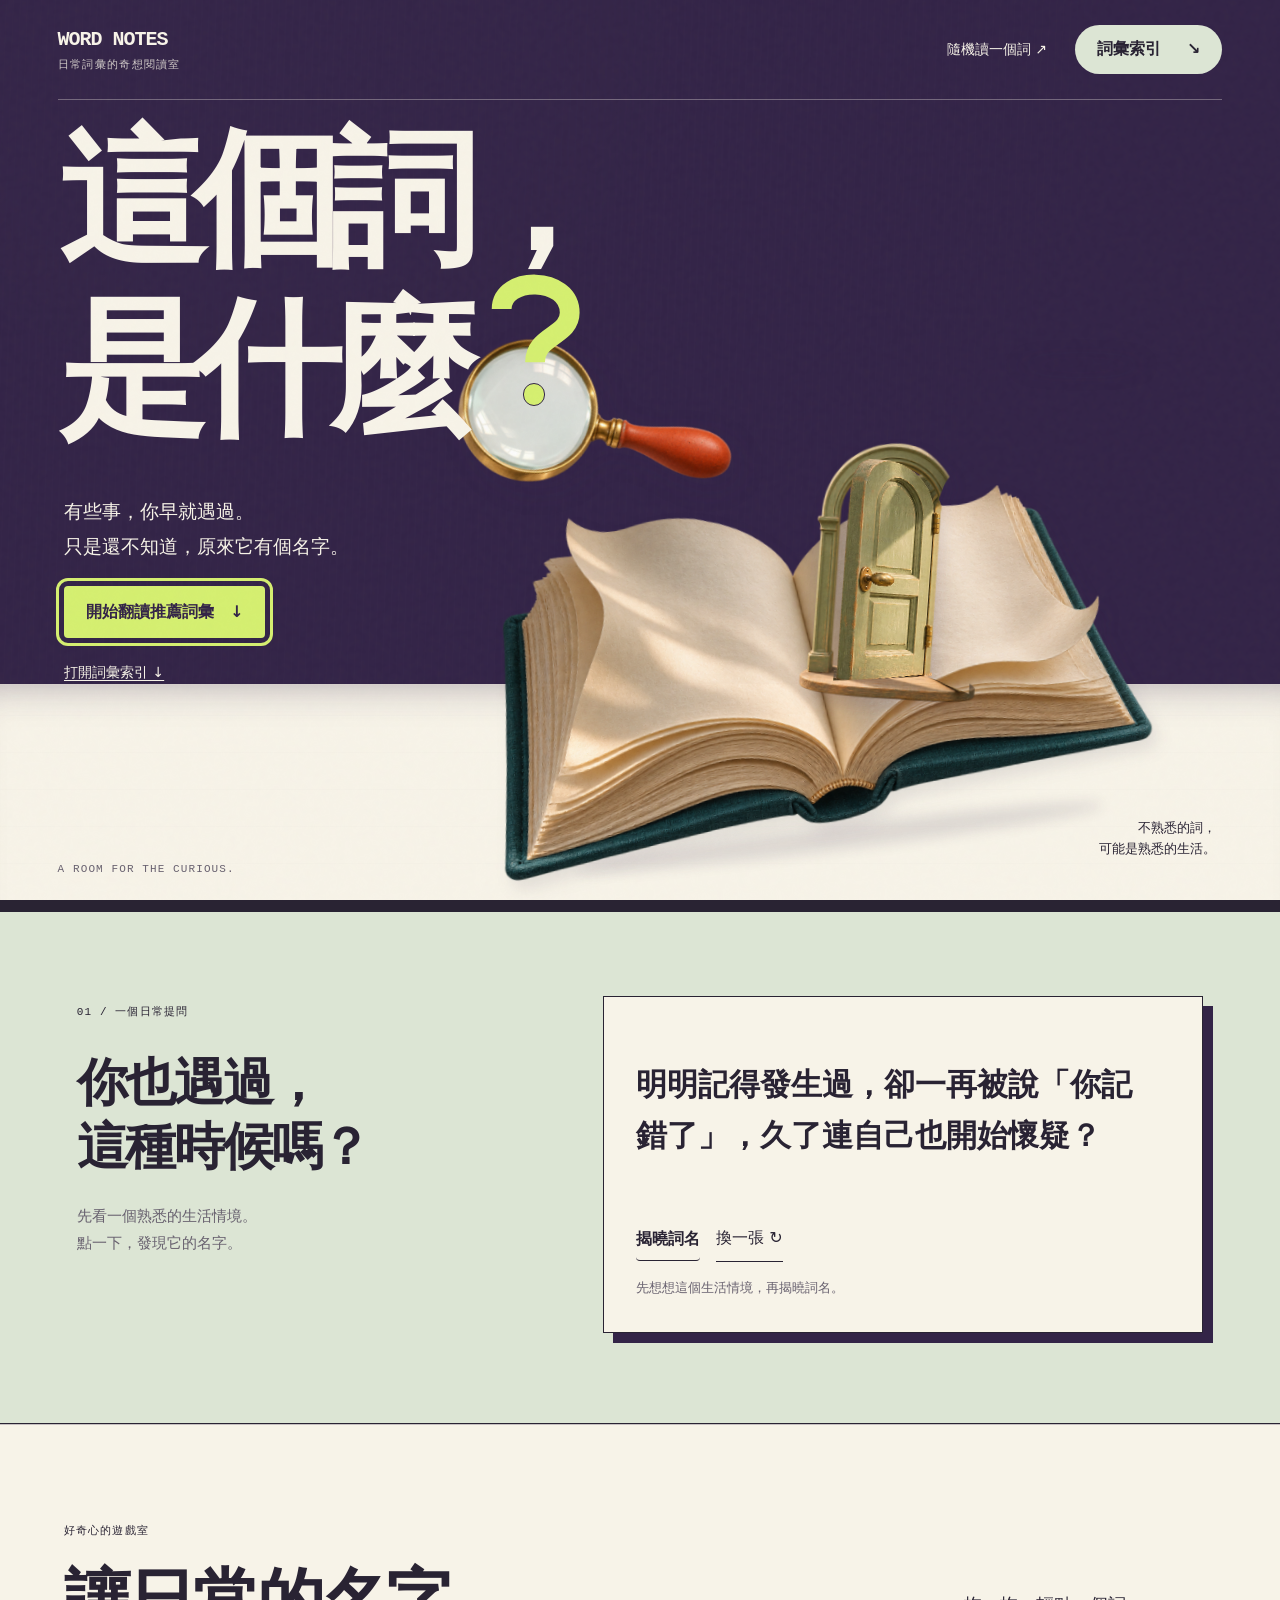
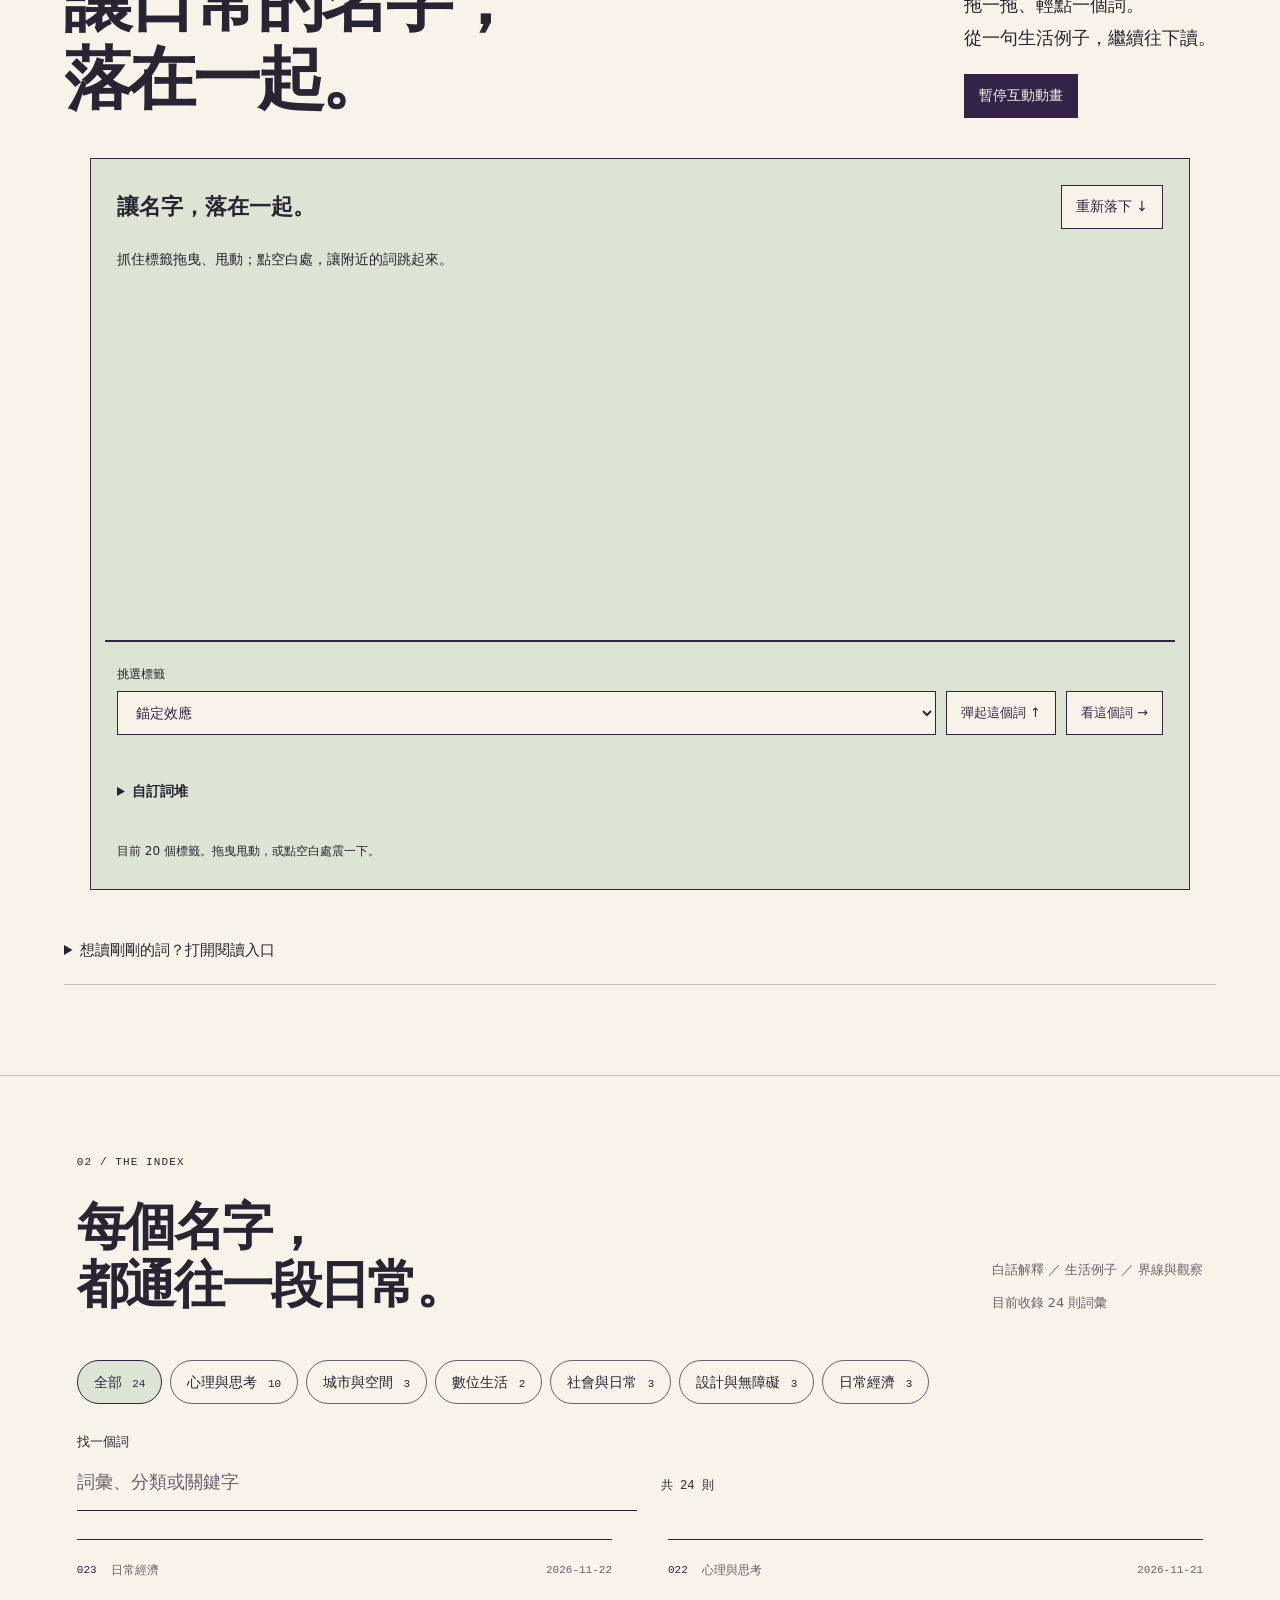
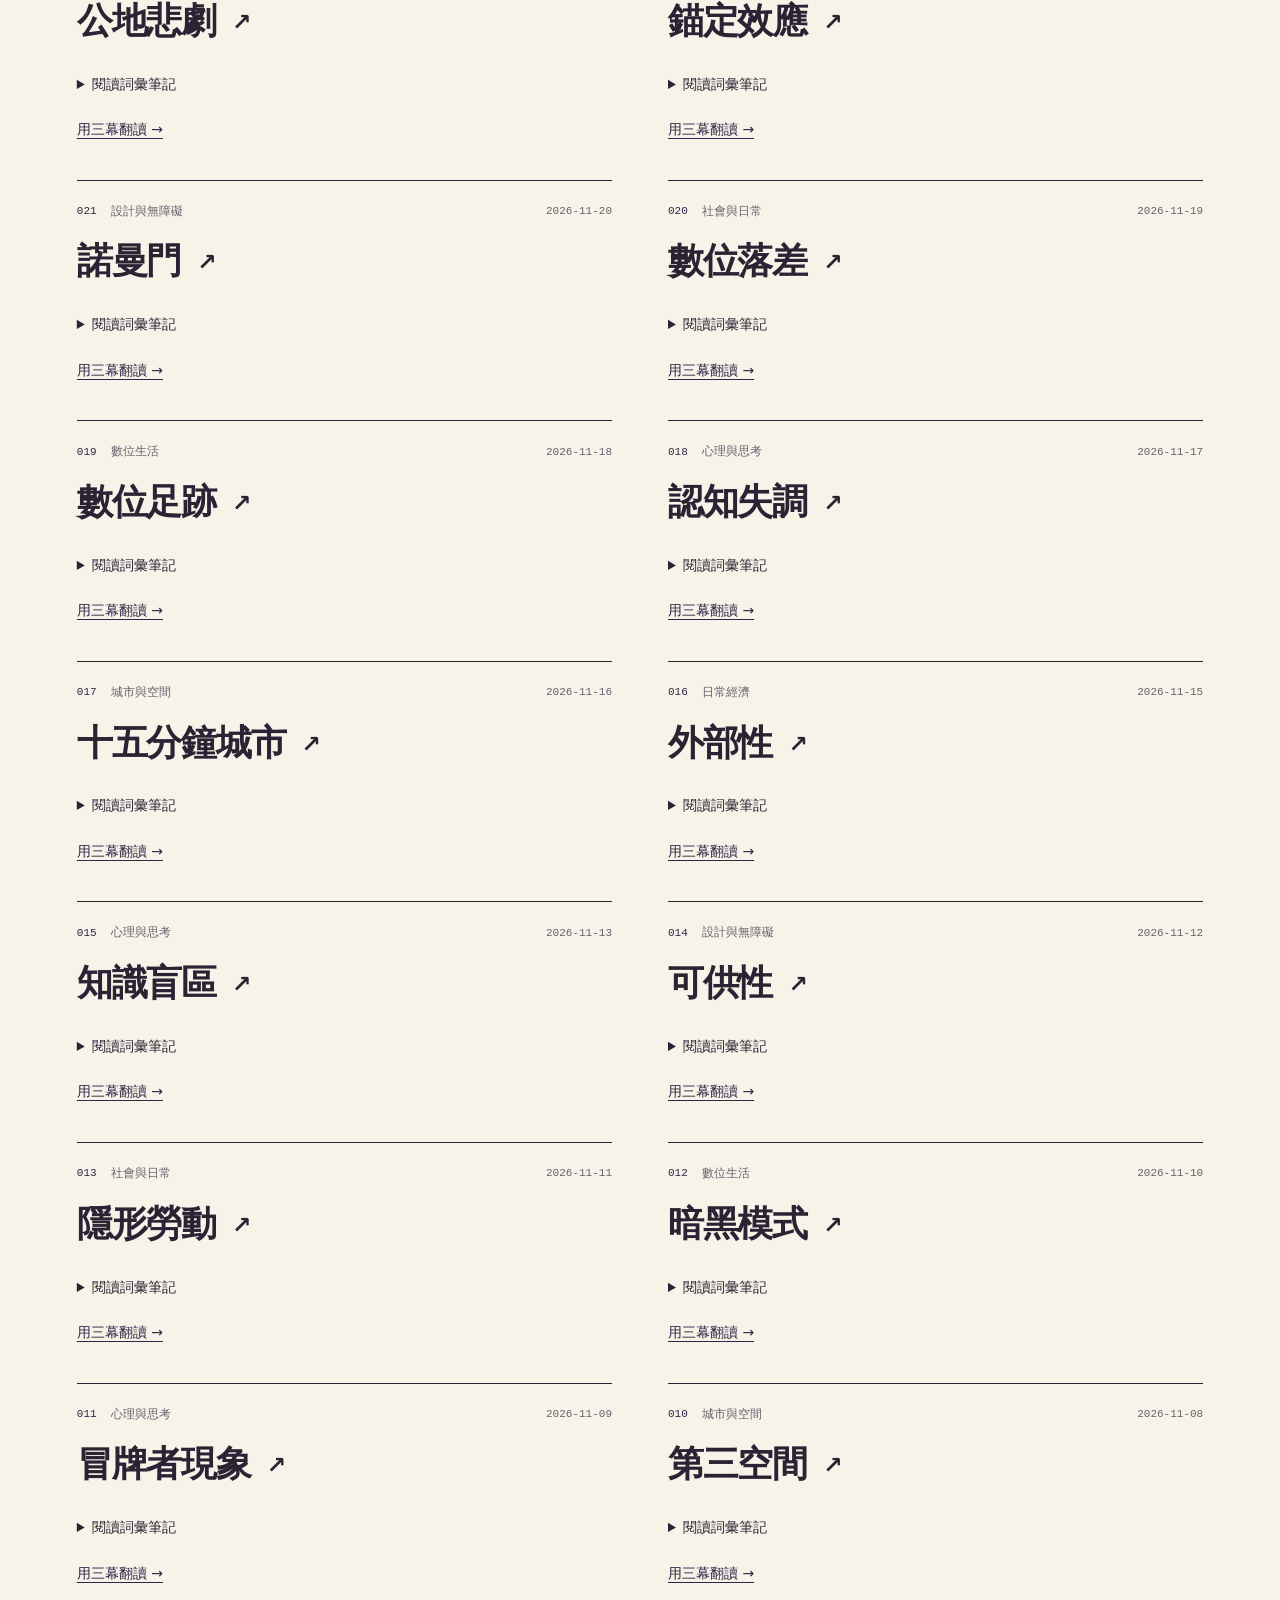
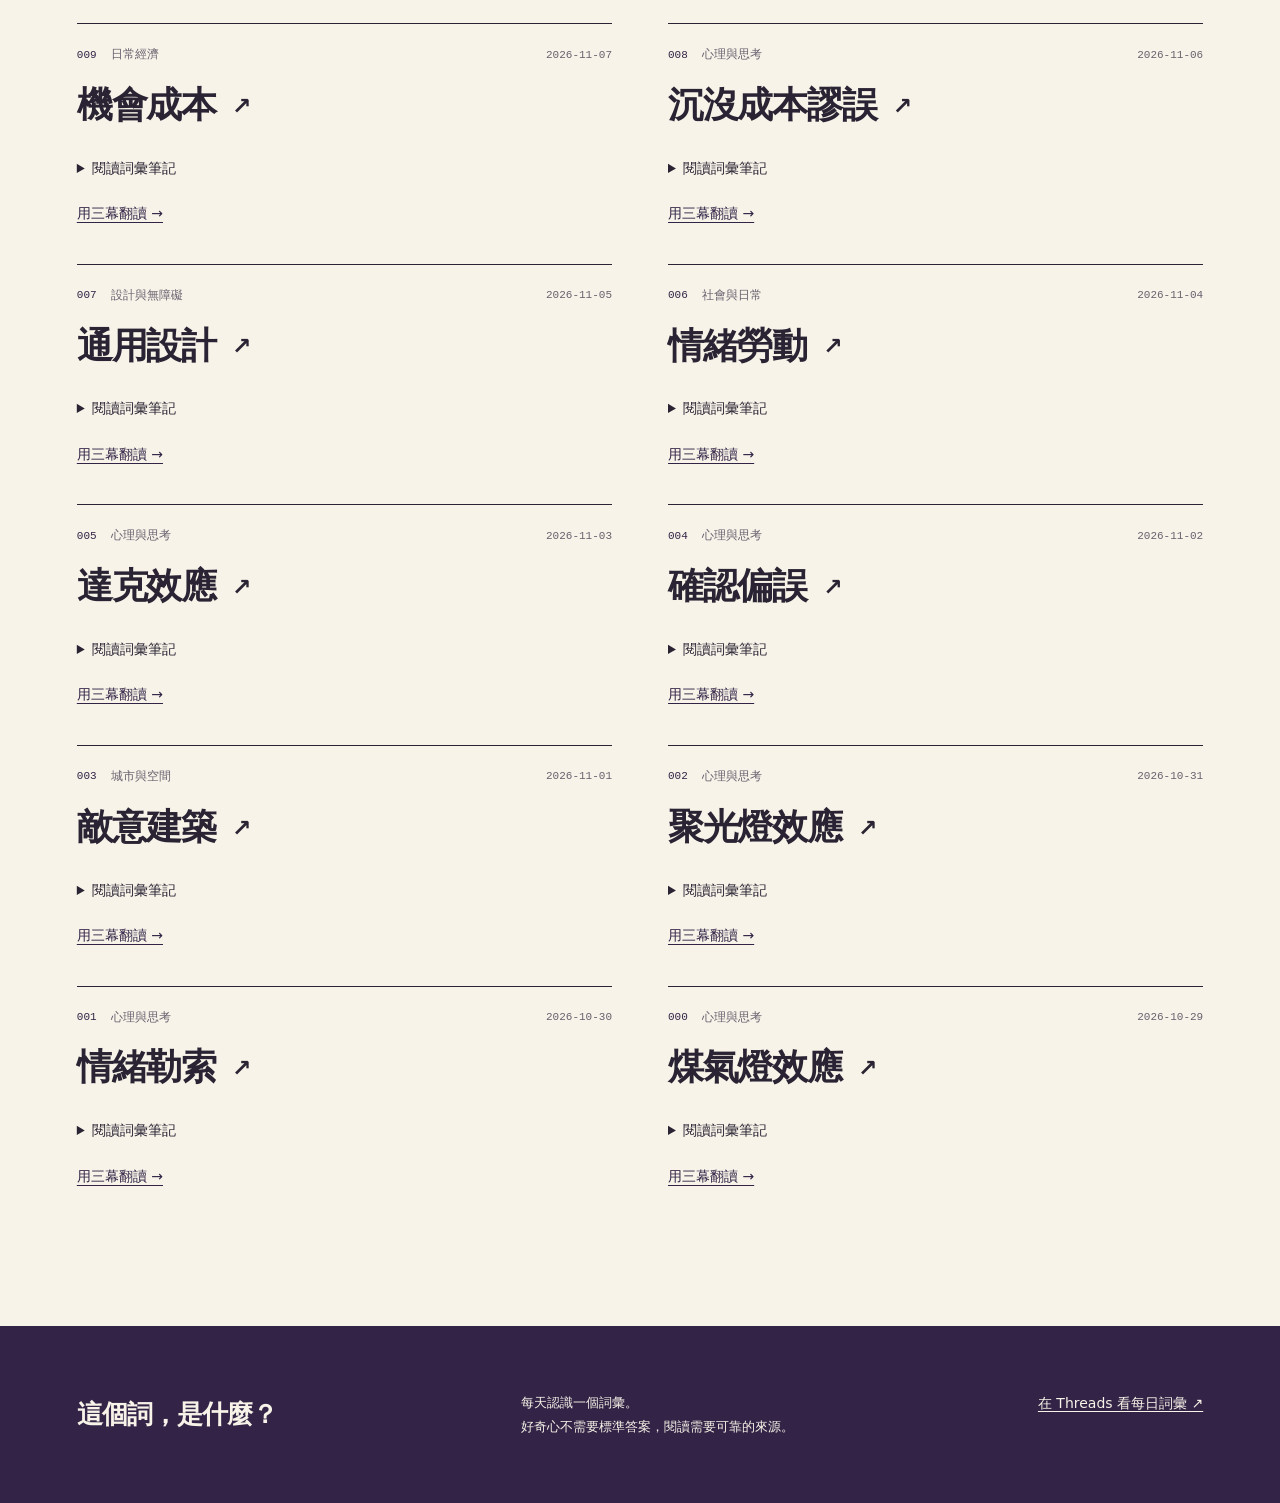
==== index.html @ 2f4ad640 "Update published vocabulary archive" ====
<!doctype html>
<html lang="zh-Hant">
<head>
<meta charset="utf-8"><meta name="viewport" content="width=device-width,initial-scale=1">
<meta name="description" content="日常詞彙的奇想閱讀室。用白話解釋、生活例子與可信來源，認識心理、城市、數位與社會中的詞彙。">
<meta name="theme-color" content="#332447"><title>這個詞，是什麼？｜日常詞彙的奇想閱讀室</title>
<script>
/* First home visit in this tab only; never block content if storage is unavailable. */
(()=>{const key='word-notes-entry-v1',nav=performance.getEntriesByType('navigation')[0];let first=false;try{first=!sessionStorage.getItem(key);sessionStorage.setItem(key,'1')}catch{}const reduced=matchMedia('(prefers-reduced-motion: reduce)');const active=first&&(!location.hash||location.hash==='#top')&&(!nav||nav.type==='navigate')&&!reduced.matches;
const state=window.WordIntro={active,wasActive:active,finish(reason='complete'){if(!state.active)return;state.active=false;state.reason=reason;clearTimeout(state.guard);document.documentElement.classList.remove('intro-pending');const overlay=document.getElementById('word-entry');if(overlay){overlay.hidden=true;overlay.dataset.phase='done';overlay.dataset.reason=reason}document.dispatchEvent(new CustomEvent('word:intro-finished',{detail:{reason}}))}};
if(!active)return;document.documentElement.classList.add('intro-pending');state.guard=setTimeout(()=>state.finish('fallback'),3000);document.addEventListener('click',e=>{if(e.target.closest('#entry-skip'))state.finish('skip')});document.addEventListener('keydown',e=>{if(e.key==='Escape'&&state.active){e.preventDefault();state.finish('skip')}});addEventListener('hashchange',()=>state.finish('route'));addEventListener('pageshow',e=>{if(e.persisted)state.finish('history')});reduced.addEventListener('change',()=>{if(reduced.matches)state.finish('reduced')});})();
</script>
<link rel="stylesheet" href="./word_site.css?v=e7b79b0ec640">
<script>window.dataLayer=window.dataLayer||[];function gtag(){window.dataLayer.push(arguments);}window.dataLayer.push({'gtm.start':Date.now(),event:'gtm.js'});</script>
<script async src="https://www.googletagmanager.com/gtm.js?id=GTM-TCWN35KS"></script>
<script defer src="./word_site.js?v=c0ebd36866f2"></script>
<script defer src="./word_motion_lab.js?v=b055b250862e"></script>
</head><body>
<section id="word-entry" class="word-entry" aria-label="詞彙掉落開場"><canvas id="entry-canvas" aria-hidden="true"></canvas><button id="entry-skip" type="button">跳過開場 ↗</button></section>
<a class="skip-link" href="#word-index">跳到詞彙索引</a>
<header class="room" id="top">
 <nav class="topbar" aria-label="主要導覽"><a class="wordmark" href="#top">WORD NOTES<span>日常詞彙的奇想閱讀室</span></a><div><a class="nav-random" href="#recommendation">隨機讀一個詞 ↗</a><a class="index-pill" href="#word-index">詞彙索引 <span aria-hidden="true">↘</span></a></div></nav>
 <div class="poster-title" data-parallax="0.09"><h1><span>這個詞，</span><span>是<span class="what-word">什麼</span><button class="question" type="button" aria-label="讓放大鏡找找：原來有名字"><span class="question-glyph" aria-hidden="true"><svg viewBox="0 0 100 120" focusable="false"><path d="M24 30C24 3 79 3 79 33C79 52 51 51 51 73" fill="none" stroke="currentColor" stroke-width="16"/></svg></span><span class="guide-home" aria-hidden="true"><i class="curiosity-dot"></i></span></button></span></h1></div>
 <div class="room-intro"><p>有些事，你早就遇過。<br>只是還不知道，原來它有個名字。</p><div class="room-actions"><a class="primary start-reading" href="#recommendation">開始翻讀推薦詞彙 <span aria-hidden="true">↓</span></a><a class="index-link" href="#word-index">打開詞彙索引 ↓</a></div></div>
 <div class="floor" aria-hidden="true"><span class="floor-label">A ROOM FOR THE CURIOUS.</span></div>
 <div class="room-props"><div aria-hidden="true" class="prop-wrap book-wrap" data-parallax="0.03"><div class="book-surface"><img class="prop book" src="./assets/reading-book-v2.png" alt="" width="1536" height="1024" fetchpriority="high"><svg class="turning-page" viewBox="0 0 1536 1024" aria-hidden="true"><defs><linearGradient id="page-light"><stop stop-color="#ac8255"/><stop offset=".18" stop-color="#e9d4b1"/><stop offset=".65" stop-color="#f7ead1"/><stop offset="1" stop-color="#d4b58b"/></linearGradient><filter id="paper-grain"><feTurbulence type="fractalNoise" baseFrequency=".65" numOctaves="2" stitchTiles="stitch"/><feColorMatrix type="saturate" values="0"/><feComposite in2="SourceGraphic" operator="in"/><feBlend in="SourceGraphic" mode="soft-light"/></filter></defs><path class="page-shadow"/><path class="page-sheet" fill="url(#page-light)"/><path class="page-edge" fill="none" stroke="#fff4df" stroke-width="3"/></svg></div></div><div aria-hidden="true" class="prop-wrap door-wrap" data-parallax="0.065"><div class="door-glow" aria-hidden="true"></div><svg class="prop door" viewBox="0 0 1312 1199" aria-hidden="true"><defs><clipPath id="door-frame-mask"><path d="M0 0H1312V1199H0Z M810 345Q830 160 925 135Q1005 125 1005 245V1104L810 1038Z" clip-rule="evenodd"/></clipPath><clipPath id="door-leaf-mask"><path d="M810 345Q830 160 925 135Q1005 125 1005 245V1104L810 1038Z"/></clipPath></defs><image href="./assets/reading-door-v2.png" width="1312" height="1199" clip-path="url(#door-frame-mask)"/><g class="door-leaf"><image href="./assets/reading-door-v2.png" width="1312" height="1199" clip-path="url(#door-leaf-mask)"/></g></svg></div><div class="prop-wrap lens-wrap" data-parallax="-0.04"><div class="lens-body"><button type="button" class="lens-trigger" aria-label="重播放大鏡探索"></button><span class="lens-message" aria-hidden="true">原來<br>有名字</span><img class="prop lens" src="./assets/reading-lens-v2.png" alt="" width="1536" height="1024"></div></div></div>
 <p class="story-caption">有些日常，<br>原來早就有名字。</p><div class="room-note" aria-hidden="true"><span>不熟悉的詞，</span><span>可能是熟悉的生活。</span></div>
<div class="slip-inline-slot"></div></header>
<aside class="word-slip" aria-label="從門內發現的生活情境"><button class="slip-dismiss" type="button" aria-label="收起詞彙紙卡">×</button><a id="slip-read" href="#recommendation"><span>今天的生活提問</span><strong id="slip-title">公用冰箱的食材大家都能拿，為什麼最後沒有人補貨？</strong><span class="slip-cta">揭曉詞名 →</span></a></aside>
<main>
 <section class="selection" id="recommendation" aria-labelledby="recommend-heading">
 <div class="selection-side"><span class="section-no">01 / 一個日常提問</span><h2 id="recommend-heading">你也遇過，<br>這種時候嗎？</h2><p>先看一個熟悉的生活情境。<br>點一下，發現它的名字。</p></div>
 <div class="home-recommendation" data-state="closed"><div class="discovery-front"><span class="guide-dock" aria-hidden="true"></span><h3 id="recommend-scenario">公用冰箱的食材大家都能拿，為什麼最後沒有人補貨？</h3></div>
 <div class="recommend-content" id="recommend-answer" hidden inert><div class="recommend-meta"><span id="recommend-number"></span><span id="recommend-category"></span></div><h3 id="recommend-title" tabindex="-1"></h3><p id="recommend-text"></p><a class="primary" id="recommend-read" href="#recommendation">翻讀這個詞 →</a></div>
 <div class="recommend-actions"><button class="primary" id="recommend-reveal" type="button" aria-controls="recommend-answer" aria-expanded="false" hidden>揭曉詞名</button><div class="switch-control"><button id="recommend-another" type="button" hidden>換一張 ↻</button><span class="switch-dock" aria-hidden="true"></span></div></div><p id="discovery-status" class="discovery-status" role="status" aria-live="polite"></p>
 <noscript><details><summary>揭曉詞名</summary><h3>公地悲劇</h3><p>辦公室茶水間的公用零食，為什麼常常一下就被拿光，最後卻沒有人願意主動補充？這背後其實隱含著共享資源面臨耗竭的經典困境。</p><a href="#term-023">翻讀這個詞 →</a></details></noscript></div></section>

 <section class="motion-lab" id="word-motion-lab" aria-labelledby="lab-title">
  <div class="lab-heading"><div><span class="section-no">好奇心的遊戲室</span><h2 id="lab-title">讓日常的名字，<br>落在一起。</h2></div><div><p>拖一拖、輕點一個詞。<br>從一句生活例子，繼續往下讀。</p><button id="lab-pause" type="button" aria-pressed="false" hidden>暫停互動動畫</button></div></div>
  <div class="lab-grid">
   <div class="tag-study"><div class="study-heading"><h3>讓名字，落在一起。</h3><button id="tag-reset" type="button" hidden>重新落下 ↓</button></div><p class="tag-instructions" id="tag-instructions">抓住標籤拖曳、甩動；點空白處，讓附近的詞跳起來。</p><div class="tag-stage"><div id="tag-popover" class="tag-popover" hidden><button type="button" id="tag-popover-close" aria-label="收起詞彙提示">×</button><strong id="tag-popover-title"></strong><p id="tag-popover-scenario"></p><a id="tag-popover-read" href="#word-index">讀這個詞 →</a></div><canvas id="tag-canvas" aria-hidden="true"></canvas><div class="tags-fallback" aria-hidden="true"><span>城市與空間</span><span>數位生活</span><span>日常經濟</span><span>設計與無障礙</span></div></div>
    <div class="tag-keyboard" hidden><label for="tag-target">挑選標籤<select id="tag-target"></select></label><button id="tag-nudge" type="button">彈起這個詞 ↑</button></div>
    <details class="custom-tag-pile"><summary>自訂詞堆</summary><form id="tag-form" hidden><label for="tag-text">換成你想玩的名字<span>用頓號「、」分隔，最多20個，每個最多12字。</span></label><div><input id="tag-text" type="text" maxlength="280" aria-describedby="tag-status" autocomplete="off"><button type="submit">換一堆 ↻</button></div></form></details><p id="tag-status" class="lab-status" role="status" aria-live="polite"></p>
   </div>
  </div>
  <details class="tag-reading"><summary>想讀剛剛的詞？打開閱讀入口</summary><div id="tag-word-links"><a href="#word-index">前往完整詞彙索引 →</a></div><p>自訂標籤只是互動文字；已有收錄的詞才會提供閱讀連結。</p></details>
 </section>
 <section class="index-section" id="word-index" aria-labelledby="index-title"><div class="index-heading"><div><span class="section-no">02 / THE INDEX</span><h2 id="index-title">每個名字，<br>都通往一段日常。</h2></div><p>白話解釋 ／ 生活例子 ／ 界線與觀察<br><span>目前收錄 24 則詞彙</span></p></div>
 <div class="index-tools" hidden><div class="filters" role="group" aria-label="詞彙分類"><button type="button" data-filter="all" aria-pressed="true">全部 <span>24</span></button><button type="button" data-filter="psychology" aria-pressed="false">心理與思考 <span>10</span></button><button type="button" data-filter="urban" aria-pressed="false">城市與空間 <span>3</span></button><button type="button" data-filter="digital" aria-pressed="false">數位生活 <span>2</span></button><button type="button" data-filter="society" aria-pressed="false">社會與日常 <span>3</span></button><button type="button" data-filter="design" aria-pressed="false">設計與無障礙 <span>3</span></button><button type="button" data-filter="everyday" aria-pressed="false">日常經濟 <span>3</span></button></div><div class="search-row"><label for="search">找一個詞<input id="search" type="search" placeholder="詞彙、分類或關鍵字" autocomplete="off"></label><p id="count" role="status" aria-live="polite">共 24 則</p></div></div>
 <noscript><p>所有詞彙都在下方，點「閱讀詞彙筆記」即可閱讀。也可用瀏覽器的尋找功能。</p></noscript>
 <div id="archive"><article id="term-023" data-category="everyday" data-recommendation-summary="辦公室茶水間的公用零食，為什麼常常一下就被拿光，最後卻沒有人願意主動補充？這背後其實隱含著共享資源面臨耗竭的經典困境。" data-scenario="公用冰箱的食材大家都能拿，為什麼最後沒有人補貨？">
<div class="meta"><span class="term-number">023</span><span class="term-category">日常經濟</span><time datetime="2026-11-22">2026-11-22</time></div>
<h2><a href="#term-023">公地悲劇</a></h2>
<details><summary>閱讀詞彙筆記</summary><section><h3>白話解釋</h3><p>公地悲劇描述一群人共同使用某種共享資源時，因為缺乏節制與維護，最終導致資源耗盡或崩潰的現象。</p><p>這項概念是賽局理論中的基礎核心問題，常被學者用於研究生態演化動力學，探討背叛者與合作者在共享資源下的互動困境。</p></section><section><h3>生活例子</h3><p>自編示意：在合租公寓裡，大家都能自由取用客廳公用冰箱的雞蛋與牛奶，卻往往沒有房客主動掏錢補貨或清理過期食品。</p><p>關鍵細節在於每個人享受使用資源的全部好處，卻把維護成本留給所有人分擔，最終導致公用食材見底且冰箱無人維護。</p></section><section><h3>界線與觀察</h3><p>公地悲劇並非單純指涉個人道德敗壞或自私，而是共享資源缺乏有效規範與誘因機制時，集體面臨的結構性困境。</p><p>日常觀察時，可以思考團體中是否存在合適的激勵制度與互惠機制，能促使大家主動維護共享設施而非坐享其成。</p></section>
<section><h3>資料來源</h3><ul><li><a href="https://pubmed.ncbi.nlm.nih.gov/42776033/">Reciprocity-induced proliferation: Survival resonance and equilibrium beyond the tragedy of the commons.</a></li><li><a href="https://pubmed.ncbi.nlm.nih.gov/42496440/">Tragedy of the commons through regime shifts in eco-evolutionary dynamics of renewable resources with Allee effects.</a></li><li><a href="https://pubmed.ncbi.nlm.nih.gov/41715789/">Prevention of the tragedy of the commons mediated by a noisy information channel.</a></li></ul><a href="https://www.threads.com/@tooooodayistheday/post/DgC3jnMnUM2">查看 Threads 原文 ↗</a></section></details>
</article>
<article id="term-022" data-category="psychology" data-recommendation-summary="面對不確定的數字或情境時，你是否曾發現第一個映入眼簾的訊息，會深深牽引後續所有的判斷，甚至讓人難以客觀修正想法？" data-scenario="看到商品原價一萬元，再看特價五千元，為什麼突然覺得很划算？">
<div class="meta"><span class="term-number">022</span><span class="term-category">心理與思考</span><time datetime="2026-11-21">2026-11-21</time></div>
<h2><a href="#term-022">錨定效應</a></h2>
<details><summary>閱讀詞彙筆記</summary><section><h3>白話解釋</h3><p>這是在面對不確定情況時，人們形成認知或進行數量判斷，往往過度依賴最初接收到的數值或初始印象，且事後未能依據新資訊充分修正的心理傾向。</p><p>在心理學文獻中，此現象也被稱為「錨定與調整捷思」或「錨定效應」，屬於人在不確定環境中進行認知與數量評估時常見的思維歷程。</p></section><section><h3>生活例子</h3><p>自編示意：在傳染病流行區面對發燒患者時，醫療團隊若一開始看到快篩陽性，便可能直覺認定該病患就是罹患登革熱。</p><p>此處的最初檢驗結果成為認知錨點，使診斷焦點過度停留在初步資訊，進而可能忽略非典型重症或合併感染等後續關鍵線索。</p></section><section><h3>界線與觀察</h3><p>這項偏誤並非指最初的資訊必然錯誤，而是指決策者在不確定環境中，過度偏向初始錨點而未能給予後續客觀證據應有的權重。</p><p>日常評估判斷時，可以主動自問：如果最初接收到的起點數值或第一印象完全不同，自己現在得出的結論是否依然站得住腳？</p></section>
<section><h3>資料來源</h3><ul><li><a href="https://dictionary.apa.org/anchoring-bias">anchoring bias – APA Dictionary of Psychology</a></li><li><a href="https://pubmed.ncbi.nlm.nih.gov/42866750/">When dengue is not the answer: diagnostic anchoring bias in febrile illnesses in conflict-affected settings.</a></li></ul><a href="https://www.threads.com/@tooooodayistheday/post/DgASqgkne25">查看 Threads 原文 ↗</a></section></details>
</article>
<article id="term-021" data-category="design" data-recommendation-summary="明明握住了把手，拉了兩次才發現門上寫著「推」？有些日常小挫折，線索就藏在物件的外觀裡。從一扇讓人遲疑的門，看看設計如何影響你的下一步。" data-scenario="你也推過一扇其實要拉的門嗎？">
<div class="meta"><span class="term-number">021</span><span class="term-category">設計與無障礙</span><time datetime="2026-11-20">2026-11-20</time></div>
<h2><a href="#term-021">諾曼門</a></h2>
<details><summary>閱讀詞彙筆記</summary><section><h3>白話解釋</h3><p>諾曼門是指外觀給出錯誤操作線索，讓人難以直覺判斷該推還是該拉的門，是設計領域用來描述這類困惑的說法。</p><p>這個名稱與設計學者 Don Norman 有關；他的著作《日常的設計》討論了門及日常用品如何給出誤導的操作線索。</p></section><section><h3>生活例子</h3><p>在自編示意的情境中，當你走進一棟公共大樓，看見門上裝著直立式拉把手，直覺伸手拉動卻發現門紋絲不動。</p><p>這個問題的細節在於把手造型給予了拉的誤導訊號，實際上卻得靠推，甚至需要額外貼上推拉貼紙才能使用。</p></section><section><h3>界線與觀察</h3><p>它指的是操作提示不清，與門被鎖住或機械故障不同；文字與點字標示具無障礙功能，但好設計應更為直覺。</p><p>平時可以觀察各類設施是否具備清晰線索，例如用平板暗示推、把手暗示拉，或藉由自動門打造無障礙環境。</p></section>
<section><h3>資料來源</h3><ul><li><a href="https://www.afb.org/blog/entry/intentional-design-everyone-mind">Intentional Design with Everyone in Mind | American Foundation for the Blind</a></li><li><a href="https://99percentinvisible.org/article/norman-doors-dont-know-whether-push-pull-blame-design/">Norman Doors: Don&#x27;t Know Whether to Push or Pull? Blame Design. - 99% Invisible</a></li></ul><a href="https://www.threads.com/@tooooodayistheday/post/Df91TstAT13">查看 Threads 原文 ↗</a></section></details>
</article>
<article id="term-020" data-category="society" data-recommendation-summary="同樣是線上掛號，有人幾秒就完成，有人卻卡在網路、設備或操作畫面。當生活越來越依賴手機，哪些人比較容易被留在門外？一起看看那些不易察覺的門檻。" data-scenario="同樣是線上掛號，為什麼有人一下就完成，有人卻卡在第一步？">
<div class="meta"><span class="term-number">020</span><span class="term-category">社會與日常</span><time datetime="2026-11-19">2026-11-19</time></div>
<h2><a href="#term-020">數位落差</a></h2>
<details><summary>閱讀詞彙筆記</summary><section><h3>白話解釋</h3><p>數位落差是指不同族群在接觸與使用數位科技時，因設備、網路普及或資源條件不同所形成的差距。這會實質影響公眾享有各類數位服務的機會。</p><p>以臺灣為例，主管機關便持續推動偏鄉通訊網路韌性與數據通信接取普及服務。國外調查亦顯示，數位科技的落差並非單一現象，各項工具的使用門檻各異。</p></section><section><h3>生活例子</h3><p>自編示意：小陳想替長輩線上掛號，發現老家缺乏固網寬頻，長輩僅習慣傳訊息，難以自行操作病患入口網站查詢就診與檢查紀錄。</p><p>此情境點出數位落差的細節：固網寬頻與操作熟悉度等外部條件，直接影響長輩使用線上醫療服務，突顯基礎建設與介面近用的重要性。</p></section><section><h3>界線與觀察</h3><p>容易混淆的界線在於，人們常以為擁有手機就代表沒有數位落差。但能收發訊息不等於能順利使用特定線上服務，各工具的資源門檻大不相同。</p><p>日常觀察時不妨思考：當公共申辦或醫療服務全面轉向數位時，缺乏固定網路或必要指引的群體，是否可能在無意間被排除在服務之外？</p></section>
<section><h3>資料來源</h3><ul><li><a href="https://moda.gov.tw/">moda — 數位發展部 Ministry of Digital Affairs</a></li><li><a href="https://pubmed.ncbi.nlm.nih.gov/43040837/">One Digital Divide or Three? Patient Portal, Telehealth, and Wearable Use in a National Survey.</a></li></ul><a href="https://www.threads.com/@tooooodayistheday/post/Df7R7AbE2Ze">查看 Threads 原文 ↗</a></section></details>
</article>
<article id="term-019" data-category="digital" data-recommendation-summary="查過的商品隔天又出現在廣告裡，早已忘記的留言卻仍能被找到。每次搜尋、點擊和分享，可能留下哪些痕跡？從日常上網習慣，重新看看自己的數位身影。" data-scenario="早就忘記的一次點擊，為什麼還能在網路上留下痕跡？">
<div class="meta"><span class="term-number">019</span><span class="term-category">數位生活</span><time datetime="2026-11-18">2026-11-18</time></div>
<h2><a href="#term-019">數位足跡</a></h2>
<details><summary>閱讀詞彙筆記</summary><section><h3>白話解釋</h3><p>數位足跡是指使用者在數位環境中活動時，所留下被系統記錄的行為軌跡、互動數據與各類殘存資料。</p><p>相關文獻不僅探討創作者的公開足跡與互動指標，2024年亦有學者提出架構，探討將其導入長期族群研究。</p></section><section><h3>生活例子</h3><p>自編示意：小華向網路服務供應商申請寬頻並瀏覽網站，伺服器後端同時記錄了他的連線時段與傳輸殘存資料。</p><p>這些因日常上網而在電信系統後台被動留存的數位殘留紀錄，正是小華在網路環境中所累積的數位足跡。</p></section><section><h3>界線與觀察</h3><p>留下數位足跡不代表資料能直接創造價值；研究顯示這些數據常依賴第三方平台，並存在缺失與測量誤差。</p><p>日常享受個人化服務時，可主動觀察業者是否透明揭露隱私與資料收集界線，反思其是否符合自身預期與信任。</p></section>
<section><h3>資料來源</h3><ul><li><a href="https://pubmed.ncbi.nlm.nih.gov/42866088/">Digital Footprint and Audience Engagement Among Infectious Diseases Medical Educators on TikTok.</a></li><li><a href="https://pubmed.ncbi.nlm.nih.gov/42109587/">Digital Footprint and Its Impact on Improving Customer Experience: An Exploratory Study of a Sample of Internet Companies in Nineveh Governorate.</a></li><li><a href="https://pubmed.ncbi.nlm.nih.gov/40463363/">Linking digital footprint data into longitudinal population studies.</a></li></ul><a href="https://www.threads.com/@tooooodayistheday/post/Df4kP0Yk0CM">查看 Threads 原文 ↗</a></section></details>
</article>
<article id="term-018" data-category="psychology" data-recommendation-summary="明知道熬夜後會很累，卻還是說「晚上才有自己的時間」。當行動和原本相信的事撞在一起，我們會怎麼讓自己好過一點？這個詞也許能替那份矛盾取個名字。" data-scenario="原本相信的一套做法，遇到新環境卻行不通，心裡那份矛盾從哪裡來？">
<div class="meta"><span class="term-number">018</span><span class="term-category">心理與思考</span><time datetime="2026-11-17">2026-11-17</time></div>
<h2><a href="#term-018">認知失調</a></h2>
<details><summary>閱讀詞彙筆記</summary><section><h3>白話解釋</h3><p>認知失調是指個人的認知系統中，存在兩個以上相互矛盾的想法、信念或行為時，所引發的一種不愉快心理狀態。</p><p>這個概念最早由心理學家費斯汀格提出，它會像飢餓等生理驅力般激發動機，促使個體主動去減輕失調感受。</p></section><section><h3>生活例子</h3><p>自編示意：一名留學生帶著母國熟悉的學習習慣抵達歐洲，卻發現當地大學的規範與既有經驗產生了強烈衝突。</p><p>關鍵細節在於「過去習得的求學認知」與「當前環境的體制現實」互不一致，因而誘發了適應上的內在失調感。</p></section><section><h3>界線與觀察</h3><p>容易混淆的界線在於，認知失調並非單純的人際意見分歧，而是個人內在多個認知元素產生矛盾所造成的張力。</p><p>日常不妨嘗試進行結構化自我反思：當察覺心裡莫名彆扭時，靜下心檢視究竟是哪兩個認知或信念正在相互衝突。</p></section>
<section><h3>資料來源</h3><ul><li><a href="https://dictionary.apa.org/cognitive-dissonance">cognitive dissonance – APA Dictionary of Psychology</a></li><li><a href="https://pubmed.ncbi.nlm.nih.gov/42990913/">Psychological pathways of intercultural adaptation among international students in Europe: identity negotiation and cognitive dissonance in counselling and mentoring contexts.</a></li></ul><a href="https://www.threads.com/@tooooodayistheday/post/Df1_eRPkybJ">查看 Threads 原文 ↗</a></section></details>
</article>
<article id="term-017" data-category="urban" data-recommendation-summary="如果買菜、看診、散步和接孩子，都能在住家附近完成，一天會有什麼不同？走得到不一定代表人人都好走，從一趟日常出門，想想你理想中的生活圈。" data-scenario="如果買菜、上學和散步，都能從家裡走路到達，一天會有什麼不同？">
<div class="meta"><span class="term-number">017</span><span class="term-category">城市與空間</span><time datetime="2026-11-16">2026-11-16</time></div>
<h2><a href="#term-017">十五分鐘城市</a></h2>
<details><summary>閱讀詞彙筆記</summary><section><h3>白話解釋</h3><p>十五分鐘城市是指居民透過步行或騎自行車，在十五分鐘內就能抵達並滿足日常基本生活需求的都市規劃概念。</p><p>此概念在研究與規劃中備受關注，核心在於透過密度、多樣性與設計三項要素，達成多功能鄰里的就近可及性。</p><p>詞彙網站首頁：https://tooooodayistheday-maker.github.io/what-is-this-word/</p></section><section><h3>生活例子</h3><p>自編示意：小林住在複合生活圈，早上下樓散步就能採買生鮮並送小孩上學，傍晚還能步行到口袋公園散步休憩。</p><p>這個情境的核心細節在於各類日常機能與休閒綠地皆在短程徒步範圍內，不必依賴開車即可滿足每日活動。</p></section><section><h3>界線與觀察</h3><p>容易混淆的是它不只是市中心步行便利，若忽略外圍市郊的高汽車依賴，或欠缺自然綠地與生物多樣性，便不算完整實踐。</p><p>日常可觀察周遭除了商家外，是否擁有具生態價值的口袋公園或社區花園，並思考不同社群是否享有平等的綠意空間。</p></section>
<section><h3>資料來源</h3><ul><li><a href="https://pubmed.ncbi.nlm.nih.gov/42338527/">Assessing human-scale green equity in the 15-minute city using street-view-based visual landscape indicators and explainable machine learning: a case study of Chengdu, China.</a></li><li><a href="https://pubmed.ncbi.nlm.nih.gov/41115971/">Resetting the clock by integrating urban nature and its biodiversity into the 15-minute city concept.</a></li><li><a href="https://pubmed.ncbi.nlm.nih.gov/41112176/">Exploring the 15-Minute City concept for the urban outskirts: a systematic literature review.</a></li></ul><a href="https://www.threads.com/@tooooodayistheday/post/DfzeFI4H2vH">查看 Threads 原文 ↗</a></section></details>
</article>
<article id="term-016" data-category="everyday" data-recommendation-summary="隔壁施工的聲音讓你無法休息，街角新種的樹卻讓整條路更涼。有人做了一個決定，影響為什麼會落在旁人身上？從身邊的小事，看見價格以外的得與失。" data-scenario="隔壁施工讓你睡不好，這份代價為什麼沒有算在對方的帳上？">
<div class="meta"><span class="term-number">016</span><span class="term-category">日常經濟</span><time datetime="2026-11-15">2026-11-15</time></div>
<h2><a href="#term-016">外部性</a></h2>
<details><summary>閱讀詞彙筆記</summary><section><h3>白話解釋</h3><p>外部性是指個別主體的經濟行為對整體社會產生了額外影響，造成私人決策利益與社會成本效益脫節。</p><p>在經濟學研究中，外部性常源於誘因錯位，學者通常探討如何藉由庇古稅等財政手段將社會成本內部化。</p></section><section><h3>生活例子</h3><p>自編示意：病患或農牧業者為了快速見效而大量使用抗生素，雖然滿足了當下的私人需求，卻促使抗藥性菌株加速擴散。</p><p>關鍵細節在於抗藥性帶來的社會成本未反映在藥價中，這種由旁人與整體醫療體系承擔的後果正是典型的負外部性。</p></section><section><h3>界線與觀察</h3><p>容易混淆的是以為外部性只有負面衝擊；其實生產活動既會帶來化肥污染等代價，也能產生涵養水源與碳匯等效益。</p><p>平時觀察各類經濟活動時，不妨檢視該行為所產生的正面貢獻或環境代價，是否由未參與決策的第三方與社會共同承受？</p></section>
<section><h3>資料來源</h3><ul><li><a href="https://pubmed.ncbi.nlm.nih.gov/42639889/">Spatial-temporal variations of externality value of rice production environment in the Yangtze River Economic Belt.</a></li><li><a href="https://pubmed.ncbi.nlm.nih.gov/41979908/">Antimicrobial resistance as an economic externality: optimal control, Pigouvian taxation, and governance implications.</a></li><li><a href="https://pubmed.ncbi.nlm.nih.gov/40813008/">[Spatiotemporal Evolution and Driving Factors of Net Carbon Sink in Rice Production in Hunan Province: An Externality Perspective].</a></li></ul><a href="https://www.threads.com/@tooooodayistheday/post/Dfw18ARk9o-">查看 Threads 原文 ↗</a></section></details>
</article>
<article id="term-015" data-category="psychology" data-recommendation-summary="會議上大家都點頭，直到有人問了一句，才發現自己從沒想過那個角度。你怎麼察覺那些還不知道自己不知道的事？好奇心有時從一個很簡單的提問開始。" data-scenario="教學影片看起來都懂，關掉後卻說不出步驟，你也遇過嗎？">
<div class="meta"><span class="term-number">015</span><span class="term-category">心理與思考</span><time datetime="2026-11-13">2026-11-13</time></div>
<h2><a href="#term-015">知識盲區</a></h2>
<details><summary>閱讀詞彙筆記</summary><section><h3>白話解釋</h3><p>「知識盲區」是一個描述性用語，指人們在學習或思考時，完全沒有注意到自己在哪裡缺少了特定知識。</p><p>相關的後設認知概念是指對自身認知歷程的覺察與控制。研究指出自主學習仰賴監控自己不懂之處，進而主動彌補知識缺口。</p></section><section><h3>生活例子</h3><p>自編示意：小華在閱讀烹飪教學時覺得每個環節都很合理，自信地合上筆記準備實作，腦中卻說不出具體的操作步驟。</p><p>閱讀當下的理解感容易讓人誤以為掌握了全貌，直到闔上資料無法具體說明，才顯露出先前完全沒意識到的步驟缺口與盲區。</p></section><section><h3>界線與觀察</h3><p>知識盲區僅是日常描述未察覺缺口的用語，並非後設認知的同義詞。研究中外部回饋引導兒童填補缺口的發現，也不應推論至所有人。</p><p>平時學完新觀念後，不妨先不看參考資料，試著用自己的話把流程完整解釋一遍，藉由卡住的環節來自我檢視是否存在盲區。</p></section>
<section><h3>資料來源</h3><ul><li><a href="https://pubmed.ncbi.nlm.nih.gov/42826591/">Feedback helps children seek information to fill knowledge gaps.</a></li><li><a href="https://dictionary.apa.org/metacognition">metacognition – APA Dictionary of Psychology</a></li></ul><a href="https://www.threads.com/@tooooodayistheday/post/DfrsRevlMPl">查看 Threads 原文 ↗</a></section></details>
</article>
<article id="term-014" data-category="design" data-recommendation-summary="看見椅子想坐下，看到把手想伸手握住，但換一個人或情境，還能做同樣的事嗎？從身邊的日常物件出發，看看「能做什麼」和「看起來能做什麼」的差別。" data-scenario="看見一塊平整的門板，為什麼手會自然想往前推？">
<div class="meta"><span class="term-number">014</span><span class="term-category">設計與無障礙</span><time datetime="2026-11-12">2026-11-12</time></div>
<h2><a href="#term-014">可供性</a></h2>
<details><summary>閱讀詞彙筆記</summary><section><h3>白話解釋</h3><p>可供性是指環境或物品與使用者之間具備的行動屬性，也就是設計能提示或支援使用者進行哪些具體操作。</p><p>該詞源自心理學家吉布森對行動屬性的定義，後由諾曼引入設計領域並強調感知可供性，認知研究也證實其影響場景辨識。</p></section><section><h3>生活例子</h3><p>自編示意：走進公共場所看見門上裝有平整金屬板，或是面對公共導覽機螢幕時，人們通常會直接伸手按壓或觸摸面板。</p><p>金屬平板實體結構天然支援推的動作，而螢幕外觀則引導觸碰，這種無須閱讀文字就能察覺操作可能的細節即為可供性。</p></section><section><h3>界線與觀察</h3><p>容易混淆的是，可供性指動作發生的潛在可能，而軟體捲軸等操作習慣則是後天習得的文化慣例，兩者常被相互混淆。</p><p>日常觀察設計時，不妨思考使用者無法順暢操作，究竟是因為缺乏直觀察覺的感知可供性，還是介面違背了既有文化慣例？</p></section>
<section><h3>資料來源</h3><ul><li><a href="https://jnd.org/affordances-and-design/">Affordances and Design – Don Norman&#x27;s JND.org</a></li><li><a href="https://pubmed.ncbi.nlm.nih.gov/40626811/">Function over form: The temporal evolution of affordance-based scene categorization.</a></li></ul><a href="https://www.threads.com/@tooooodayistheday/post/DfpIMK-lFEV">查看 Threads 原文 ↗</a></section></details>
</article>
<article id="term-013" data-category="society" data-recommendation-summary="聚餐順利結束，大家記得餐點，卻不一定看見訂位、提醒和收拾的人。那些沒有列進工作清單的付出去了哪裡？從一場小聚會，留意日常背後默默運轉的安排。" data-scenario="一場聚會很順利，但訂位、提醒和收拾的人，為什麼總被忽略？">
<div class="meta"><span class="term-number">013</span><span class="term-category">社會與日常</span><time datetime="2026-11-11">2026-11-11</time></div>
<h2><a href="#term-013">隱形勞動</a></h2>
<details><summary>閱讀詞彙筆記</summary><section><h3>白話解釋</h3><p>隱形勞動是指在體系運作或日常生活中持續付出心力，卻常未被正式看見、認可或給予相應報酬的實質勞動。</p><p>文獻指出，無論是照顧者跨領域協調資源，或專業者在正規職責外承擔的額外溝通，皆屬體系外的隱形付出。</p></section><section><h3>生活例子</h3><p>自編示意：家屬陪病時需自行摸索各院所程序，或職員在表定業務之外，還需私下調解多方關係與非正式需求。</p><p>這些為了填補制度缺口所消耗的跨單位奔波、消化規則與隱形溝通心力，正是未被算入正式成果的隱形勞動。</p></section><section><h3>界線與觀察</h3><p>隱形勞動不單指表面可見的跑腿代辦，更包含理解複雜規則、維持多方關係與心理調適等持續耗費的心力負擔。</p><p>日常中可觀察在特定任務完成前，是否有人默默承擔了跨系統聯繫、吸收行政斷層或維繫關係的非正式付出。</p></section>
<section><h3>資料來源</h3><ul><li><a href="https://pubmed.ncbi.nlm.nih.gov/42730573/">Invisible Navigators: Migrant Parents and the Everyday Labour of Managing Sickle Cell Disease in the UK.</a></li><li><a href="https://pubmed.ncbi.nlm.nih.gov/42699014/">Boundary work in marketized parent-school relations: an insider autoethnography of teacher emotional labor in a Chinese international school.</a></li></ul><a href="https://www.threads.com/@tooooodayistheday/post/Dfmi1IGo79I">查看 Threads 原文 ↗</a></section></details>
</article>
<article id="term-012" data-category="digital" data-recommendation-summary="訂閱只要按一次，取消卻得繞好幾個畫面；想拒絕的選項，偏偏藏得特別小。這只是介面難用，還是在引導你的選擇？下次點下去前，看看畫面如何安排你的路徑。" data-scenario="訂閱只要按一下，取消卻要繞好幾頁，這只是不好用嗎？">
<div class="meta"><span class="term-number">012</span><span class="term-category">數位生活</span><time datetime="2026-11-10">2026-11-10</time></div>
<h2><a href="#term-012">暗黑模式</a></h2>
<details><summary>閱讀詞彙筆記</summary><section><h3>白話解釋</h3><p>1/3</p><p>你在使用網站或應用程式時，是否遇過儲值付款順暢無阻，但想關閉帳號或退訂時按鈕卻藏得極深？在行為科學與介面設計研究中，這常被探討為「暗黑模式」（dark patterns）或欺騙性設計。研究將暗黑模式定義為：利用線上平台的介面設計特徵影響消費者行為，使其導向有利於介面設計者的方向。學者指出，暗黑模式屬於較廣義的欺騙性使用者介面設計，與帶來有害阻力的「淤泥效應」（sludge）密切相關；宛如實體賭場利用空間動線留住顧客，線上平台也可能透過介面設計促使使用者持續停留與消費。</p></section><section><h3>生活例子</h3><p>2/3</p><p>（自編示意）以數位平台為例，使用者想提領帳戶內的少額餘額，系統卻設下繁瑣的最低提領門檻；想註銷帳號時，介面設置多道非必要的阻力；儲值或下注時，系統卻預設偏高的金額，並跳出限時倒數的急迫感提示。</p><p>文獻在整理線上平台的欺騙性設計時，歸納出幾種常見做法：包括隱藏管理工具、附帶複雜條件的優惠誘因、提領資金設最低餘額要求、關閉帳號時設置非必要阻力、設定偏高的預設值，以及催促行動的急迫性提示。研究指出，這類設計潛藏危害，可能加深消費損失，對處於脆弱狀態的族群衝擊尤為顯著。</p></section><section><h3>界線與觀察</h3><p>3/3</p><p>認識暗黑模式後，我們可以如何理解相關討論？</p><p>首先要注意概念界線。研究文獻將暗黑模式明確界定為「具有刻意欺騙意圖」的實務做法；介面帶來的負面效果並不全等於暗黑模式，即使設計者並無操縱意圖，系統仍可能因意料之外的負面後果產生盲點。</p><p>其次，數位研究的觀察並非人人適用的絕對定律。文獻指出，目前關於暗黑模式對消費者行為實際影響的實證研究仍相當有限且零散，主因是業者未公開內部數據。因此，除了提升辨識力，研究更強調未來應要求平台落實責任、提升透明度，並評估與推動以安全為優先的友善替代設計。</p></section>
<section><h3>資料來源</h3><ul><li><a href="https://pubmed.ncbi.nlm.nih.gov/41493466/">Dark patterns in online gambling: A scoping review and classification of deceptive design practices.</a></li><li><a href="https://pubmed.ncbi.nlm.nih.gov/40302118/">Sludge, dark patterns and dark nudges: A taxonomy of online gambling platforms&#x27; deceptive design features.</a></li><li><a href="https://pubmed.ncbi.nlm.nih.gov/39005480/">Explainability pitfalls: Beyond dark patterns in explainable AI.</a></li></ul><a href="https://www.threads.com/@tooooodayistheday/post/Dfj98G2j7yj">查看 Threads 原文 ↗</a></section></details>
</article>
<article id="term-011" data-category="psychology" data-recommendation-summary="收到稱讚時，你先想到的是「這次只是運氣好」，還擔心下次就會露餡嗎？有些人在表現不錯時，依然很難把成果算在自己身上。一起認識這種熟悉的不踏實。" data-scenario="明明獲得肯定，心裡卻只想著「這次只是運氣好」，你也有過嗎？">
<div class="meta"><span class="term-number">011</span><span class="term-category">心理與思考</span><time datetime="2026-11-09">2026-11-09</time></div>
<h2><a href="#term-011">冒牌者現象</a></h2>
<details><summary>閱讀詞彙筆記</summary><section><h3>白話解釋</h3><p>你是否曾在完成任務或獲得肯定後，心裡卻浮現「我只是運氣好」或「萬一大家發現我其實沒那麼厲害怎麼辦」的焦慮？在心理學與行為科學研究中，這種心理感受被稱為「冒牌者現象」（impostor phenomenon）。</p><p>根據學術文獻定義，冒牌者現象的特徵是：即便個人本身具備相應能力，且已有客觀成就證明，依然持續感到自我懷疑，難以將成就內化為對自身能力的真實肯定。研究顯示，這種持續的不確定感會對職業認同與整體幸福感產生負面影響。 1/3</p></section><section><h3>生活例子</h3><p>在日常職場或學習情境中（自編示意），一位剛跨入新領域的員工即使表現符合期待，仍常擔心自己隨時會被看穿能力不足，因而花費加倍時間反覆檢查。</p><p>從相關研究來看，冒牌者現象會在行為與心理層面帶來具體影響。在行為模式上，個體常出現補償性的工作型態，包括隱藏真實的不確定感、過度準備（overpreparation）以及維持完美主義工作常規；在心理主觀體驗上，則常伴隨情緒困擾與認知負擔，進而降低職場幸福感。 2/3</p></section><section><h3>界線與觀察</h3><p>知道「冒牌者現象」之後可以怎麼看？首先，這是一項經過探討的正式研究概念，而非單純的流行語。值得注意的是，冒牌者現象不應被簡單歸咎為個人的心理缺點，它與組織環境脈絡密切相關。</p><p>研究發現，團隊心理安全感氛圍、支持性導師制度與建設性回饋，有助於降低冒牌者現象並提升職業認同；相對地，階級化文化、歧視或過高的組織期待則可能加劇此現象。因此，理解此概念能幫助我們將焦點從「檢討個人缺點」轉向「評估整體環境支持與溝通氛圍」。 3/3</p></section>
<section><h3>資料來源</h3><ul><li><a href="https://pubmed.ncbi.nlm.nih.gov/42992207/">Team Psychological Safety Atmosphere and Professional Identity Among New Nurses in China: The Mediating Role of Impostor Phenomenon.</a></li><li><a href="https://pubmed.ncbi.nlm.nih.gov/42984786/">Reconceptualizing the impostor phenomenon as an occupational experience: a scoping review and framework synthesis of qualitative evidence guided by the model of human occupation.</a></li><li><a href="https://pubmed.ncbi.nlm.nih.gov/42981354/">Academic entitlement and student well-being: The mediating role of the impostor phenomenon.</a></li></ul><a href="https://www.threads.com/@tooooodayistheday/post/DfhZKzFjwhj">查看 Threads 原文 ↗</a></section></details>
</article>
<article id="term-010" data-category="urban" data-recommendation-summary="離開家和工作場所後，你有沒有一個不必趕著完成任務，也能自在待著的地方？可能是常去的店，也可能是附近的公共角落。看看日常相遇如何累積成歸屬感。" data-scenario="除了家和工作場所，你有沒有一個能自在待著、不必趕著完成任務的地方？">
<div class="meta"><span class="term-number">010</span><span class="term-category">城市與空間</span><time datetime="2026-11-08">2026-11-08</time></div>
<h2><a href="#term-010">第三空間</a></h2>
<details><summary>閱讀詞彙筆記</summary><section><h3>白話解釋</h3><p>1/3</p><p>你有沒有注意到，除了家裡和工作場所，生活中總有些地方能讓人放鬆或與人互動？在研究中，這些場所被稱為「第三空間」（third place）。</p><p>如果把住家視為第一空間、工作場所視為第二空間，第三空間就是指這兩者之外的社區場所。來源資料指出，第三空間能提供社交連結與體育活動的機會，促進公民參與、社會凝聚力與群體健康。常見的類型包含綠地、公共設施以及各類社區資源。造訪這些空間不只能支持健康老化，也為日常生活帶來不可或缺的互動契機。</p></section><section><h3>生活例子</h3><p>2/3</p><p>第三空間涵蓋豐富類型。研究中列舉的12類場所包括：咖啡館、餐廳、快餐店、雜貨店、圖書館、博物館、藝廊、電影院、休閒中心、理髮與美容院、公民與社會組織及長者中心。</p><p>（自編示意）下班後順道去雜貨店聊天，或週末到圖書館閱讀，都是生活中的典型互動。然而，研究顯示第三空間的存續正面臨挑戰。2010至2021年對美國的調查發現，2019至2021年間各類第三空間出現普遍關閉潮，且在鄉村與社會脆弱族群集中區的減少尤其嚴重。</p><p>另一項針對55至75歲中高齡者的研究則指出，較高孤獨感者更傾向造訪圖書館與社區中心；而心理健康狀況相較於地理距離，可能是影響空間可達性的更大屏障。</p></section><section><h3>界線與觀察</h3><p>3/3</p><p>了解「第三空間」後，我們可以從城市規劃與公共政策的角度重新審視周遭環境。</p><p>看待第三空間時，需兼顧使用情境、安全、無障礙設計與公共性。這些空間不單是休閒場所，更是支持社會平等與健康權益的關鍵載體。當我們思考一個社區是否宜居時，不能只看商業設施的多寡，還需留意公共基礎設施是否能公平地服務不同族群，包含高孤獨感或中高齡居民。</p><p>研究提醒我們，第三空間的可達性與分佈極具地理差異。政策制定若能改善步行的可達性與資源分配，有助於支持那些被忽視的社群，促進整體社會的公平與凝聚力。</p></section>
<section><h3>資料來源</h3><ul><li><a href="https://pubmed.ncbi.nlm.nih.gov/42843144/">Third place visiting among mid-to-older adults: a cross-classified multilevel analysis.</a></li><li><a href="https://pubmed.ncbi.nlm.nih.gov/41223518/">Uneven access to essential services and amenities: Geographic disparities in &#x27;third place&#x27; availability across the United States from 2010 to 2021.</a></li></ul><a href="https://www.threads.com/@tooooodayistheday/post/Dfe0ShBmqiG">查看 Threads 原文 ↗</a></section></details>
</article>
<article id="term-009" data-category="everyday" data-recommendation-summary="今晚選擇加班，就少了一段休息；假日安排旅行，也可能放下另一個計畫。做決定時，除了付出的錢，還有哪些被你放棄的可能？從一次普通選擇，看看另一條路。" data-scenario="今晚選擇加班，除了時間，你還放下了哪個本來可以做的選擇？">
<div class="meta"><span class="term-number">009</span><span class="term-category">日常經濟</span><time datetime="2026-11-07">2026-11-07</time></div>
<h2><a href="#term-009">機會成本</a></h2>
<details><summary>閱讀詞彙筆記</summary><section><h3>白話解釋</h3><p>1/3 在日常生活與工作中，我們經常需要分配有限的時間與精力。從經濟與資源分配的角度來看，「機會成本」（Opportunity Cost）指的是當我們把有限的稀缺資源投入到某項選擇時，所放棄的其他潛在價值。在正式研究中，學者提出了「道德機會成本」與「被放棄選項的機會成本損失」等概念。當組織或個人將有限的時間與注意力分配給相對低價值的作業時，那些被排擠掉的高價值照顧或替代選項，就構成了實質的機會成本損失。此概念強調在資源真實稀缺的前提下，評估決策所帶來的隱形代價。</p></section><section><h3>生活例子</h3><p>2/3 舉例來說（自編示意）：一位上班族若將整天有限的精力耗費在填寫繁瑣且效益極低的表單上，可能就無暇處理真正具創造性的核心專案。在醫療照護研究中，護理人員在有限時間內，若被要求花費大量注意力處理容易被審查的低價值工作，便會直接排擠與病患建立關係、預防性照顧或自身休息恢復的時間。另一個研究情境則是藥物審查機制，若過度偏向避免錯誤決策，而忽略偽陽性排除，就會在無形中放棄許多原本具療效的藥物開發機會，造成龐大的隱形機會成本。</p></section><section><h3>界線與觀察</h3><p>3/3 知道這個概念後，我們可以如何理解與思考？研究提醒，道德機會成本是有條件的：必須在資源真正稀缺、不同選擇的價值有顯著差異，且當前工作確實排擠了替代方案時才成立。此外，體制中常存在「可見性不對稱」——容易被稽核與量化的工作往往更容易獲得保護，而難以量化的關懷或潛在機會卻容易被忽略。因此，停止無效或低價值的做法，並不是單純的削減，而是將釋放出的能量與資源，重新倫理分配至更高價值的目標或休息恢復上，讓選擇的隱形代價得以被看見。</p></section>
<section><h3>資料來源</h3><ul><li><a href="https://pubmed.ncbi.nlm.nih.gov/42900760/">The Moral Economy of Nursing Time: Low-Value Nursing Work, Moral Opportunity Cost and Good Nursing.</a></li><li><a href="https://pubmed.ncbi.nlm.nih.gov/42775453/">The Hidden Cost of QTc Assessment: A Quantitative Weight of Evidence Framework to Eliminate Structural False Positives and Restore the Lost Opportunity Cost of Abandoned Medicines.</a></li></ul><a href="https://www.threads.com/@tooooodayistheday/post/DfcPnwzmkLb">查看 Threads 原文 ↗</a></section></details>
</article>
<article id="term-008" data-category="psychology" data-recommendation-summary="電影明明不好看，你卻因為「票都買了」而捨不得離場；計畫早已不合適，還想再撐一下。已經花掉的時間和金錢，為什麼會拉住下一步？看看繼續之前能問什麼。" data-scenario="電影明明不好看，為什麼還會因為「票都買了」而捨不得離開？">
<div class="meta"><span class="term-number">008</span><span class="term-category">心理與思考</span><time datetime="2026-11-06">2026-11-06</time></div>
<h2><a href="#term-008">沉沒成本謬誤</a></h2>
<details><summary>閱讀詞彙筆記</summary><section><h3>白話解釋</h3><p>1/3</p><p>你是否有過這種經驗：買了不好看的電影票卻堅持坐完，或是點了過多餐點硬要吃光（自編示意）？在決策心理中，這常被稱為「沉沒成本謬誤」（sunk cost fallacy）。</p><p>此概念指當人們過去已經付出且無法收回某些資源（如金錢、時間或精力）時，即使效益遞減或回報機率極低，依然傾向持續投入或維持對該項行動的承諾。文獻指出，這種對不可逆資源的執著，使人難以單純依據未來的實際效益做決定；且先前投入金額越大，越容易誘發此傾向。</p></section><section><h3>生活例子</h3><p>2/3</p><p>沉沒成本謬誤不僅見於日常，也在專業領域被觀察到。</p><p>例如北美職業冰球聯盟（NHL）選秀研究發現，第一輪被選中的球員，無論後續在冰上的實際表現、傷病、違規罰時或球隊異動如何，獲得的比賽出場時間都顯著高於第二輪選中的球員。這顯示管理者容易因先前挹注的大筆財務承諾，給予第一輪球員更多出場機會。</p><p>此外，研究比較不同資源類型時發現，沉沒成本謬誤在「金錢」投資時最常發生，其次是「時間」，在「精力」上則相對最少。在168名參與者的實驗中，先前投入金額較大者也更容易產生此現象。</p></section><section><h3>界線與觀察</h3><p>3/3</p><p>知道沉沒成本謬誤後，在日常思考時可以如何理解？</p><p>首先需注意常見的誤解界線：許多人直覺認為此現象完全由「損失趨避」（對損失的敏感度高於獲利）所致。但相關研究透過測試發現，損失趨避與沉沒成本謬誤之間僅呈現弱負相關，顯示損失趨避並非主要或唯一的解釋因素，背後運作機制仍有待探討。</p><p>在日常自我觀察時，我們可以提醒自己分清「無法收回的過去投入」與「未來的實際效益」。特別是面對金錢決策時，由於金錢最易引發此效應，更值得冷靜思考，避免只因「不想浪費先前花掉的錢」而承擔不必要的後續成本。</p></section>
<section><h3>資料來源</h3><ul><li><a href="https://pubmed.ncbi.nlm.nih.gov/33662153/">Eliminating buyer&#x27;s remorse: An examination of the sunk cost fallacy in the National Hockey League draft.</a></li><li><a href="https://pubmed.ncbi.nlm.nih.gov/32612790/">Loss Aversion as a Potential Factor in the Sunk-Cost Fallacy.</a></li></ul><a href="https://www.threads.com/@tooooodayistheday/post/DfZqtN9n9Pf">查看 Threads 原文 ↗</a></section></details>
</article>
<article id="term-007" data-category="design" data-recommendation-summary="推著嬰兒車、拖著行李箱，或暫時受傷時，你會突然發現哪些地方特別難走？有些設計讓更多人都用得順手，受益者不只一種族群。從一次出門，重新看看方便的意思。" data-scenario="同一段斜坡，為什麼能同時方便輪椅、嬰兒車和拖行李的人？">
<div class="meta"><span class="term-number">007</span><span class="term-category">設計與無障礙</span><time datetime="2026-11-05">2026-11-05</time></div>
<h2><a href="#term-007">通用設計</a></h2>
<details><summary>閱讀詞彙筆記</summary><section><h3>白話解釋</h3><p>1/3 你是否有過推行李箱走人行道斜坡特別省力，或看影片開字幕順暢理解的經驗？這些便利背後體現了「通用設計」（Universal Design）的精神。</p><p>通用設計是一套設計原則，最早源於建築與產品設計，現也應用於數位服務。其核心是讓空間、產品或服務能被所有人盡可能公平、順暢地使用，無須事後特殊改裝。它包含七大原則：公平使用、彈性使用、簡單直覺、感知資訊、容錯能力、低體力負擔，以及適當的尺寸與空間，強調初期就納入多元使用情境。</p></section><section><h3>生活例子</h3><p>2/3 通用設計的經典例子，是1970年代倡議者為輪椅使用者爭取的人行道斜坡切口（curb cuts）。這項設計不僅便利輪椅族，也讓推嬰兒車的家長與推貨車的送貨人員受惠，展現公共性與包容力。</p><p>（自編示意）小明推著滿載貨物的推車順著斜坡切口前行；同時，建築物採用寬闊平緩的斜坡入口，讓他能與使用輪椅的朋友並肩同行進入。</p><p>在數位領域，影片提供字幕讓聽障者能閱讀，也方便吵雜環境中的民眾；網站表單的容錯機制與密碼管理器支援，則能減少錯誤與認知負擔。</p></section><section><h3>界線與觀察</h3><p>3/3 觀察一個設計時，可以先問：換一種身體條件或使用情境，還能順利操作嗎？</p><p>例如站著或坐著、手上拿著東西、需要較大的活動空間，或不容易聽清楚提示聲時，是否仍能取得資訊、靠近設施並完成操作？</p><p>通用設計的原則，鼓勵我們同時考量看得懂、用得省力、操作有彈性，以及出錯時不容易造成傷害。</p><p>它追求的是讓更多人盡可能方便使用，不是只要加一個坡道，就能宣稱所有需求都已滿足。把不同使用者的情境放進設計，才是重點。</p></section>
<section><h3>資料來源</h3><ul><li><a href="https://accessibility.education.gov.uk/guidelines/universal-design">英國教育部｜通用設計七原則</a></li><li><a href="https://doit.uw.edu/brief/universal-design-of-physical-spaces/">華盛頓大學DO-IT｜實體空間的通用設計</a></li></ul><a href="https://www.threads.com/@tooooodayistheday/post/DfXIBJEn1MC">查看 Threads 原文 ↗</a></section></details>
</article>
<article id="term-006" data-category="society" data-recommendation-summary="明明心情很差，工作時仍得保持笑容；面對不客氣的顧客，還要先穩住語氣。當表達感受也成為職務的一部分，這份付出怎麼被看見？從服務現場認識這個詞。" data-scenario="心裡很委屈，面對顧客卻仍要保持平穩語氣，這份付出算什麼？">
<div class="meta"><span class="term-number">006</span><span class="term-category">社會與日常</span><time datetime="2026-11-04">2026-11-04</time></div>
<h2><a href="#term-006">情緒勞動</a></h2>
<details><summary>閱讀詞彙筆記</summary><section><h3>白話解釋</h3><p>1/3 工作時，除了付出時間與體力，有時還得管理「表現出來的情緒」。</p><p>在職場研究中，情緒勞動指的是為了符合工作要求，調整自己的感受或情緒表達。</p><p>研究常區分兩種策略：</p><p>「表層演出」：心裡的感受沒改變，先調整表情、語氣等外在表現。</p><p>「深層演出」：嘗試調整內在感受，讓感受與工作要求更一致。</p><p>重點不只是有沒有微笑，而是這份情緒表現，是否成了工作的一部分。</p></section><section><h3>生活例子</h3><p>2/3 自編示意：客服接到客訴，心裡很委屈，仍維持平穩語氣協助處理。</p><p>如果只是壓住不滿、在外表維持耐心，可以用來理解表層演出；如果嘗試理解對方處境，讓自己的感受有所轉變，則接近深層演出。</p><p>這不是單憑外表就能替別人分類。同樣一句禮貌回應，背後可能有不同的感受與調整方式。</p><p>也不是所有安慰朋友、協調家務或日常心理負擔，都能直接套用這裡引用的職場研究定義。</p></section><section><h3>界線與觀察</h3><p>3/3 情緒勞動一定有害嗎？不能一概而論。</p><p>一份整合多項研究的分析發現，表層演出、感受與情緒規則不一致，與較差的身心狀態及工作態度有較強關聯；深層演出與這些指標的關聯較弱。</p><p>但相關不等於因果，也不能因此保證深層演出一定健康。</p><p>另一項研究指出，職場的表層／深層演出，與一般的情緒抑制／認知重評是相近但不完全相同的概念。討論時先說清楚工作情境與情緒要求，比把所有疲累都歸成同一個詞更準確。</p></section>
<section><h3>資料來源</h3><ul><li><a href="https://pubmed.ncbi.nlm.nih.gov/21728441/">情緒勞動的成本與效益｜統合分析（2011）</a></li><li><a href="https://pubmed.ncbi.nlm.nih.gov/39177682/">情緒調節與情緒勞動的關係｜實證研究（2024）</a></li></ul><a href="https://www.threads.com/@tooooodayistheday/post/DfV_gHpH3Xb">查看 Threads 原文 ↗</a></section></details>
</article>
<article id="term-005" data-category="psychology" data-recommendation-summary="剛接觸一件事時覺得很簡單，學得越多反而越不敢下結論？判斷自己做得好不好，有時也需要相關能力。從自我評估出發，看看這個常被網路簡化的研究概念。" data-scenario="討論時覺得自己答得很好，對答案後卻落差很大，怎麼會這樣？">
<div class="meta"><span class="term-number">005</span><span class="term-category">心理與思考</span><time datetime="2026-11-03">2026-11-03</time></div>
<h2><a href="#term-005">達克效應</a></h2>
<details><summary>閱讀詞彙筆記</summary><section><h3>白話解釋</h3><p>1/3 覺得自己做得很好，和實際做得如何，有時是兩回事。</p><p>「達克效應」，全名「鄧寧—克魯格效應」（Dunning-Kruger effect），關注特定領域中，實際表現與自我評估的落差。</p><p>鄧寧與克魯格在1999年的研究發現：部分表現較差的受試者，明顯高估自己的表現。研究者提出的解釋是，做好一件事所需的技能，也可能是辨認自己哪裡做錯所需的技能；技能不足時，連察覺不足都可能比較困難。</p></section><section><h3>生活例子</h3><p>2/3 （自編示意：在一次邏輯與文法的小組討論中，對規則理解尚淺的成員，可能認為自己的答案非常準確，直到對答案時才發現落差。）</p><p>在原始研究中，學者針對幽默感、文法與邏輯等領域進行測試。結果顯示，得分落在倒數 25%（實際測試成績約在第 12 百分位數）的受試者，嚴重高估了自己的表現，平均評估自己的能力高達第 62 百分位數。這種落差說明了當缺乏特定領域的技能時，人們也難以精確評估自身的表現水平。這並非「越無知越自信」，而是反映出技能與自我檢視能力的關聯。</p></section><section><h3>界線與觀察</h3><p>3/3 知道這個概念後，可以怎麼看？</p><p>別把它當成「越無知越自信」的定律，也別把自信直接等同無能。網路常見的「愚昧山峰曲線」，也不是原始研究測出的學習歷程。</p><p>這些研究有特定的測驗與情境，不能只憑某人一次發言，就斷定他有達克效應。</p><p>原始研究也發現，提升技能與辨認錯誤的能力後，受試者更能看見自己的限制。與其拿它評斷別人，更有用的問題是：判斷自己做得好，依據是感覺，還是實際結果與回饋？</p></section>
<section><h3>資料來源</h3><ul><li><a href="https://pubmed.ncbi.nlm.nih.gov/10626367/?format=pubmed">Kruger與Dunning（1999）｜原始研究摘要</a></li><li><a href="https://isr.umich.edu/news-events/news-releases/dunning-kruger-effect-scholars-win-2023-grawemeyer-award-in-psychology/">Dunning-Kruger effect scholars win 2023 Grawemeyer Award in Psychology | University of Michigan</a></li></ul><a href="https://www.threads.com/@tooooodayistheday/post/DfR_tfvGqKY">查看 Threads 原文 ↗</a></section></details>
</article>
<article id="term-004" data-category="psychology" data-recommendation-summary="覺得某個人不喜歡你之後，他冷淡的一次特別難忘，友善的幾次卻很快略過。當你已經有了答案，還會注意哪些線索？從一次日常判斷，看看自己如何挑選證據。" data-scenario="覺得同事效率不好後，為什麼只記得他遲交，卻忽略他提早完成的時候？">
<div class="meta"><span class="term-number">004</span><span class="term-category">心理與思考</span><time datetime="2026-11-02">2026-11-02</time></div>
<h2><a href="#term-004">確認偏誤</a></h2>
<details><summary>閱讀詞彙筆記</summary><section><h3>白話解釋</h3><p>1/3</p><p>你有沒有發現，當我們心中先有了某種看法，似乎就更容易注意並記住符合該看法的訊息？在認知心理學研究中，這種現象被稱為「確認偏誤」（confirmation bias）。根據文獻定義，確認偏誤是指人們傾向於搜尋、解讀、偏愛或記憶能夠強化既有信念、期待或假設的資訊。此概念亦被收錄於專題偏誤目錄（Catalogue of Bias）相關研究中。當人在評估事物時接收到額外或無關的上下文背景資訊，就可能產生系統性的判斷偏誤。這是一個描述性的研究概念，說明人類心理在處理資訊時存在著自我強化的傾向。</p></section><section><h3>生活例子</h3><p>2/3</p><p>（自編示意）如果在職場上先入為主認為某位同事工作效率低落，便可能特別留意對方延遲交付的狀況，而忽視對方提早完成的工作紀錄。在專業評估領域，確認偏誤的影響更為嚴峻。例如在司法精神健康評估中，當專家接觸到額外的上下文資訊時，確認偏誤可能導致評估錯誤，甚至引發相當數量的冤獄案件。此外，評估情境中還可能結合錨定偏誤（首因效應）、對立偏誤（傾向做出有利於委任律師的意見）與觀察者偏誤，共同干擾客觀判斷。</p></section><section><h3>界線與觀察</h3><p>3/3</p><p>知道這個概念後，我們不必將所有思維習慣都視為心理問題，更不能將研究傾向寫成人人適用的定律。最新的動態印象更新研究指出，在日常生活針對社交對象（如虛擬員工）與非社交對象（如度假房屋）的評價更新中，顯著影響人們的其實是「對比偏誤」（放大新資訊與既有信念的差異），而非確認偏誤。因此，理解界線有助於我們保持一般的自我觀察，留意上下文背景資訊如何影響判斷，但不隨意替他人貼上標籤，也不需套用治療或對質句式。</p></section>
<section><h3>資料來源</h3><ul><li><a href="https://pubmed.ncbi.nlm.nih.gov/42831723/">Confirmation Bias: An Enemy of Objectivity in Forensic Mental Health Assessments - PubMed</a></li><li><a href="https://pubmed.ncbi.nlm.nih.gov/42568154/">Contrast bias, not confirmation bias, shapes daily impression updating across social and non-social targets - PubMed</a></li><li><a href="https://pubmed.ncbi.nlm.nih.gov/42434824/">Publication bias and confirmation bias in health-economic studies in diabetes-related foot disease? - PubMed</a></li></ul><a href="https://www.threads.com/@tooooodayistheday/post/DfPXrj6mk8e">查看 Threads 原文 ↗</a></section></details>
</article>
<article id="term-003" data-category="urban" data-recommendation-summary="一張椅子讓人能坐下，卻很難久留；某些空間看似開放，使用起來卻處處受限。這些安排在照顧誰，又可能讓誰離開？從街角設施，練習分辨設計與使用的關係。" data-scenario="為什麼有些長椅，中間偏偏多了一根扶手？">
<div class="meta"><span class="term-number">003</span><span class="term-category">城市與空間</span><time datetime="2026-11-01">2026-11-01</time></div>
<h2><a href="#term-003">敵意建築</a></h2>
<details><summary>閱讀詞彙筆記</summary><section><h3>白話解釋</h3><p>1/3</p><p>走累了想找地方坐，卻發現座椅很難久坐；有些平台還裝了尖刺，讓人無法停留。這些設計，有時會被稱為「敵意建築」（hostile architecture）。</p><p>它指透過空間或設施，限制某些活動、排除某些使用者的設計策略，也常被稱為防禦性建築或排他性設計。這是城市設計與公共空間的討論概念，不是心理診斷。</p><p>問題不只在外觀好不好看，而是：誰能舒服地使用這個地方？誰被擋在外面？</p></section><section><h3>生活例子</h3><p>2/3</p><p>常被討論的例子，包括防止躺臥的座椅，以及阻止人停留的平台尖刺。這些安排可能限制無家者休息，也可能影響其他需要歇腳的人。</p><p>自編示意：有人帶長輩散步，沿途的座椅卻很難安穩坐下，原本短短一段路，變得難以完成。</p><p>不過，不能只看到扶手、隔板或欄杆，就認定是敵意建築。扶手也可能幫助長者起身，欄杆可能為了安全；用途、位置與實際影響都要一起看。</p></section><section><h3>界線與觀察</h3><p>3/3</p><p>下次經過廣場、車站或公園，可以試著問三個問題：</p><p>① 這個設計方便了誰，又讓誰更難使用？</p><p>② 它處理的是安全需求，還是把某些人趕到別處？</p><p>③ 有沒有兼顧安全、無障礙與休息需求的做法？</p><p>討論時也可以這樣說：「我想了解這項設計的用途，以及是否有更包容的替代方案。」</p><p>不是替每個設施貼標籤，而是多看見公共空間裡，不同人的使用需要。</p></section>
<section><h3>資料來源</h3><ul><li><a href="https://www.unsw.edu.au/newsroom/news/2020/08/defensive-architecture-design-its-most-hostile">Defensive architecture: design at its most hostile</a></li><li><a href="https://ndc-md.org/news-and-stories/understanding-hostile-architecture-the-cause-and-effect-of-restricting">Understanding Hostile Architecture: The Cause and Effect of Restricting Public Space | The Neighborhood Design Center</a></li></ul><a href="https://www.threads.com/@tooooodayistheday/post/DfMygyKiX3T">查看 Threads 原文 ↗</a></section></details>
</article>
<article id="term-002" data-category="psychology" data-recommendation-summary="開會時說錯一句話，回家後還在反覆重播，覺得大家一定都記得。別人的注意力，真的像你想得那麼集中嗎？從一場小尷尬，看看自己心裡那盞過亮的聚光燈。" data-scenario="聚會中說錯一句話，回家後還覺得大家一定都記得，你也有過嗎？">
<div class="meta"><span class="term-number">002</span><span class="term-category">心理與思考</span><time datetime="2026-10-31">2026-10-31</time></div>
<h2><a href="#term-002">聚光燈效應</a></h2>
<details><summary>閱讀詞彙筆記</summary><section><h3>白話解釋</h3><p>【每日心理詞彙】聚光燈效應 (1/3)</p><p>「聚光燈效應」（spotlight effect）是一種常見的認知偏誤。簡單來說，人們往往會過度高估他人注意到自己外表、行為、表現或無心失誤的程度，彷彿隨時有一盞聚光燈聚焦在自己身上。在學術研究中，這項現象被歸因於人們習慣以自身豐富的切身體驗作為思維錨點，卻無法充分調整視角來換位思考。研究實驗發現，無論是讓受試者穿上特定圖案的T恤，還是在團體討論中發言，受試者普遍會大幅高估同伴或旁人記住其衣服樣式或說話內容的比例。理解這個概念有助於我們客觀看待社交場合中的自我關注與評估。</p></section><section><h3>生活例子</h3><p>【每日心理詞彙】聚光燈效應 (2/3)</p><p>在日常生活中，我們常能觀察到聚光燈效應的影子：</p><p>示例一（自編示意）：在聚會中不小心倒錯飲料或穿錯衣服，便整晚焦慮不安，以為全場都在注視與議論自己。</p><p>示例二（自編示意）：在會議中發表了精心準備的觀點，預期大家會極為驚豔，事後才發現同事根本沒特別留意。</p><p>界線說明：聚光燈效應是人類常見的正常認知偏誤，並非臨床心理疾病或診斷。它聚焦於對「外在行為與外表注意力」的高估；而「透明度錯覺」則是高估他人看穿自己「內心情緒」的能力。我們應了解研究條件與概念邊界，絕不能僅憑單一行為就給真實人物貼上心理診斷標籤。</p></section><section><h3>界線與觀察</h3><p>【每日心理詞彙】聚光燈效應 (3/3)</p><p>面對聚光燈效應帶來的社交焦慮，可參考以下低風險應對建議（自編示意，僅供一般自我觀察與日常溝通，不宣稱治療功效）：</p><p>一、（自編示意）認知提醒：提醒自己聚光燈效應的存在，體會到大多數人其實都正專注於自身的目標與困擾。</p><p>二、（自編示意）反向思考：想想自己平時也很少長時間記住他人的小失誤。</p><p>三、（自編示意）幽默回應：若發生小尷尬，可用輕鬆自嘲化解並繼續話題。</p><p>安全提示：若社交壓力演變成嚴重焦慮，或情境中涉及人身威脅與不當控制，請優先考量安全並尋求專業心理諮商求助，不鼓勵盲目當面對質。</p></section>
<section><h3>資料來源</h3><ul><li><a href="https://pubmed.ncbi.nlm.nih.gov/10707330/">The spotlight effect in social judgment: an egocentric bias in estimates of the salience of one&#x27;s own actions and appearance - PubMed</a></li><li><a href="https://www.healthline.com/health/mental-health/spotlight-effect">Spotlight Effect: Definition, Examples, and Experiments</a></li><li><a href="https://pubmed.ncbi.nlm.nih.gov/17166695/">The spotlight effect and the illusion of transparency in social anxiety - PubMed</a></li></ul><a href="https://www.threads.com/@tooooodayistheday/post/DfKNugVCexS">查看 Threads 原文 ↗</a></section></details>
</article>
<article id="term-001" data-category="psychology" data-recommendation-summary="你想拒絕一個要求，卻聽見「如果真的在乎我，就應該答應」。在乎彼此，為什麼有時會變成難以說不的壓力？從一段熟悉的對話，看看請求、失望與施壓的界線。" data-scenario="你想拒絕一個要求，卻聽見「如果在乎我，就應該答應」，為什麼很難說不？">
<div class="meta"><span class="term-number">001</span><span class="term-category">心理與思考</span><time datetime="2026-10-30">2026-10-30</time></div>
<h2><a href="#term-001">情緒勒索</a></h2>
<details><summary>閱讀詞彙筆記</summary><section><h3>白話解釋</h3><p>「你如果真的在乎我，就應該答應。」</p><p>當一個人利用恐懼、義務感或罪惡感施壓，讓你難以自由拒絕，我們常用「情緒勒索」描述這種互動。</p><p>Susan Forward 與 Donna Frazier 於1997年出版《Emotional Blackmail》，讓這個概念更廣為人知。常見的 FOG，指 Fear、Obligation、Guilt：恐懼、義務感、罪惡感。</p><p>它是描述關係互動的詞彙，不能單憑一句話替別人下精神疾病診斷。辨識時，要看對方如何面對拒絕，以及施壓是否反覆發生。</p></section><section><h3>生活例子</h3><p>以下是自編情境示例，不是判定別人的清單：</p><p>① 把答應當成愛的證明</p><p>你說今天需要休息，對方反覆說：「不陪我，就是不愛我。」</p><p>② 把過去的付出變成欠債</p><p>你拒絕不合理要求，對方就說：「我以前幫你那麼多，你怎麼能拒絕？」</p><p>③ 用懲罰迫使你改口</p><p>一有不同意見，就威脅撤回關愛，直到你照做。</p><p>但表達失望、提出需求，或說「這件事我不能接受」，本身不等於情緒勒索。重點是：有沒有留下協商空間、尊重你的選擇，還是持續用威脅與內疚逼你服從。</p></section><section><h3>界線與觀察</h3><p>① 先留一點時間</p><p>「我需要想一下，晚點再回答。」</p><p>不用在焦慮或內疚最強的時候，立刻做決定。</p><p>② 在安全前提下說清楚界線</p><p>「我知道你失望，也在乎你，但這次我不能答應。」</p><p>理解對方的感受，不代表必須接受全部要求。</p><p>③ 找人一起看具體情況</p><p>可以向可信任的親友或專業人員，討論發生了什麼、自己有哪些選擇。</p><p>若涉及威脅、限制行動或人身安全，不必急著當面說服對方，先尋求支持、規劃安全。</p><p>練習保留自己的選擇，可以從一次暫緩回答開始。</p></section>
<section><h3>資料來源</h3><ul><li><a href="https://books.google.com/books/about/Emotional_Blackmail.html?id=6hZnAAAACAAJ">Susan Forward、Donna Frazier《Emotional Blackmail》1997年書目</a></li><li><a href="https://www.healthline.com/health/emotional-blackmail">Healthline：How to Spot and Respond to Emotional Blackmail（心理專業審閱）</a></li><li><a href="https://www.thehotline.org/resources/what-is-emotional-abuse/">National Domestic Violence Hotline：What Is Emotional Abuse</a></li></ul><a href="https://www.threads.com/@tooooodayistheday/post/DfHpei5mTYQ">查看 Threads 原文 ↗</a></section></details>
</article>
<article id="term-000" data-category="psychology" data-recommendation-summary="明明記得事情發生過，卻一再被說成「你想太多」；久了，連自己的記憶也不敢相信。當否認反覆出現，對話可能產生什麼影響？一起釐清這個常見、也常被誤用的詞。" data-scenario="明明記得發生過，卻一再被說「你記錯了」，久了連自己也開始懷疑？">
<div class="meta"><span class="term-number">000</span><span class="term-category">心理與思考</span><time datetime="2026-10-29">2026-10-29</time></div>
<h2><a href="#term-000">煤氣燈效應</a></h2>
<details><summary>閱讀詞彙筆記</summary><section><h3>白話解釋</h3><p>#煤氣燈效應</p><p>1/3｜由來：為什麼叫「煤氣燈」？</p><p>「煤氣燈效應」（Gaslighting）指一種反覆扭曲、否認現實的心理操控模式，讓人逐漸懷疑自己的記憶、感受與判斷，更依賴對方定義「事情到底怎麼發生」。</p><p>名稱來自 1938 年舞台劇《Gas Light》，後來也改編為電影，包括 1944 年的《Gaslight》。故事中，妻子察覺煤氣燈光變暗，丈夫卻否認異常，並透過其他操控使她懷疑自己。</p><p>這類互動可能出現在伴侶、家庭、朋友或職場關係中。</p><p>判斷重點是持續的互動模式與影響；單次爭執、記憶落差或一句難聽話，不足以認定是煤氣燈操控。</p></section><section><h3>生活例子</h3><p>以下是示意，不是用來判定某個人的清單：</p><p>① 否認已發生的事</p><p>反覆說「我根本沒說過，是你記錯」，不願一起核對紀錄。</p><p>② 把焦點轉成你的反應</p><p>你提出具體傷害，對方卻只說「你太敏感」「你又在小題大作」。</p><p>③ 持續貶低你的判斷</p><p>反覆暗示你記性差、想太多，讓你開始不敢相信自己的經驗。</p><p>④ 扭轉責任</p><p>把自己的傷害行為說成「都是你害我這樣」，讓你為對方的選擇負責。</p><p>⑤ 削弱外部支持</p><p>貶低你信任的人，讓你越來越難向外求證或求助。</p><p>需要留意的是：這些行為是否反覆出現，並讓你逐漸失去自主判斷與安全感，而非只看某一句話。</p></section><section><h3>界線與觀察</h3><p>① 安全地留下紀錄</p><p>記下時間、原話與事件經過，保存相關訊息。若裝置可能被查看，先考慮安全的保存方式；不必為了蒐證讓自己陷入危險。</p><p>② 向可信任的人核對</p><p>找朋友、家人、心理師或社工，討論具體發生的事，不必獨自反覆自我懷疑。</p><p>③ 在安全前提下設定界線</p><p>例如：「我記得的經過不同，我需要先停止這段對話。」不必把說服對方承認，當成唯一出口。</p><p>④ 評估是否存在威脅或控制</p><p>若涉及暴力、恐嚇或限制行動，優先與專業人員討論安全計畫，不必貿然當面攤牌。</p><p>在台灣，家庭暴力等保護議題可撥 113 諮詢；有立即人身危險先撥 110。</p><p>即使還不確定是否符合「煤氣燈」這個詞，你的不舒服也值得被認真聽見。</p></section>
<section><h3>資料來源</h3><ul><li><a href="https://health.clevelandclinic.org/gaslighting">health.clevelandclinic.org</a></li><li><a href="https://www.thehotline.org/resources/what-is-gaslighting/">www.thehotline.org</a></li><li><a href="https://www.thehotline.org/resources/a-deeper-look-into-gaslighting/">www.thehotline.org</a></li><li><a href="https://dep.mohw.gov.tw/DOPs/cp-1183-6499-105.html">dep.mohw.gov.tw</a></li></ul><a href="https://www.threads.com/@tooooodayistheday/post/DfD3wvcGZuS">查看 Threads 原文 ↗</a></section></details>
</article></div><div id="empty" hidden><h3>還沒找到這個詞。</h3><p>試試較短的關鍵字，或清除分類與搜尋條件。</p><button id="reset-filters" type="button">顯示全部詞彙 ↗</button></div>
 </section>
</main>
<dialog class="reader" aria-labelledby="reader-title"><div class="reader-top"><span id="reader-label"></span><button id="reader-close" type="button" aria-label="關閉翻讀，回到原處">回到索引 ×</button></div><div class="reader-progress" aria-hidden="true"><span></span><i class="reader-orb"></i></div><div class="reader-scene"><div class="reader-copy"></div><div class="reader-art" aria-hidden="true"></div></div><div class="reader-bottom"><button id="reader-prev" type="button">← 上一幕</button><div class="reader-step-status"><span class="reader-step-dots" aria-hidden="true"><i></i><i></i><i></i></span><span id="reader-position" role="status" aria-live="polite"></span></div><button id="reader-next" type="button">下一幕 →</button></div><p class="reader-hint">用左右方向鍵換幕，Esc 返回。也可在插圖上左右滑動。</p></dialog>
<footer><a class="footer-title" href="#top">這個詞，是什麼？</a><p>每天認識一個詞彙。<br>好奇心不需要標準答案，閱讀需要可靠的來源。</p><a class="threads-profile" href="https://www.threads.com/@tooooodayistheday">在 Threads 看每日詞彙 ↗</a></footer>
</body></html>
---- word_site.css ----
/* Daily vocabulary / original surreal editorial room. */
:root{
 --color-brand:#332447;--color-paper:#F7F3E8;--color-accent:#D5EF70;
 --color-section:#DCE5D4;--color-ink:#292333;--color-muted:#68616F;
 --color-line:color-mix(in srgb,var(--color-brand) 25%,var(--color-paper));
 --sans:"Noto Sans TC","PingFang TC","Microsoft JhengHei",system-ui,sans-serif;
 --mono:ui-monospace,"SFMono-Regular",Consolas,monospace;
 color-scheme:light;font-family:var(--sans);color:var(--color-ink);background:var(--color-paper);scroll-padding-top:24px;
}
*{box-sizing:border-box}body{margin:0;line-height:1.8}button,input{font:inherit}button,a,input,summary{-webkit-tap-highlight-color:transparent}
a{color:inherit;text-underline-offset:.22em}button,a{touch-action:manipulation}button{cursor:pointer}img{max-width:100%;height:auto}button:disabled{cursor:default;opacity:.4}
[hidden]{display:none!important}::selection{background:var(--color-section);color:var(--color-ink)}
:focus-visible{outline:3px solid var(--color-brand);outline-offset:5px}.room :focus-visible,footer :focus-visible{outline-color:var(--color-paper)}
.skip-link{position:fixed;left:16px;top:12px;z-index:200;transform:translateY(-180%);padding:10px 18px;background:var(--color-paper);color:var(--color-ink)}.skip-link:focus{transform:none}
.room{height:max(860px,100svh);max-height:1120px;position:relative;isolation:isolate;overflow:hidden;background:var(--color-brand);color:var(--color-paper)}
.room:after{content:"";position:absolute;inset:0;pointer-events:none;z-index:8;opacity:.035;background-image:url("data:image/svg+xml,%3Csvg viewBox='0 0 180 180' xmlns='http://www.w3.org/2000/svg'%3E%3Cfilter id='n'%3E%3CfeTurbulence type='fractalNoise' baseFrequency='.65' numOctaves='2' stitchTiles='stitch'/%3E%3C/filter%3E%3Cpath filter='url(%23n)' opacity='.6' d='M0 0h180v180H0z'/%3E%3C/svg%3E")}
.topbar{height:100px;margin:0 4.5%;border-bottom:1px solid color-mix(in srgb,var(--color-paper) 33%,transparent);display:flex;align-items:center;justify-content:space-between;gap:20px;position:relative;z-index:10}
.topbar>div{display:flex;gap:28px;align-items:center}.wordmark{font:700 20px var(--mono);letter-spacing:-.05em;text-decoration:none}.wordmark span{display:block;font:11px var(--sans);letter-spacing:.12em;margin-top:6px;opacity:.8}
.topbar a{min-height:44px;display:inline-flex;align-items:center}.topbar .wordmark{display:block}.nav-random{font-size:14px;text-decoration:none}
.index-pill{border-radius:99px;background:var(--color-section);color:var(--color-ink);padding:10px 22px;gap:26px;text-decoration:none;font-weight:700}
.poster-title{position:absolute;left:4.5%;top:125px;z-index:4;pointer-events:none;will-change:transform}
h1{font-size:clamp(86px,11.6vw,180px);font-weight:900;line-height:.99;letter-spacing:-.085em;margin:0;text-wrap:nowrap}
h1>span{display:block}.question{display:inline-block;color:var(--color-accent);transform:rotate(8deg);margin-left:.02em;letter-spacing:-.15em}
.room-intro{position:absolute;left:5%;top:55%;width:34%;max-width:420px;z-index:6}.room-intro p{font-size:clamp(17px,1.5vw,22px);margin:0 0 22px}
.room-actions{display:flex;flex-direction:column;gap:12px;align-items:flex-start}
.primary{display:inline-flex;align-items:center;justify-content:center;gap:16px;min-height:52px;background:var(--color-accent);color:var(--color-ink);padding:12px 22px;border:0;border-radius:4px;font-weight:750;text-decoration:none;line-height:1.5;font-size:16px}
.index-link{min-height:44px;display:inline-flex;align-items:center;font-size:14px}.floor{position:absolute;inset:auto 0 0;height:24%;background:var(--color-paper);z-index:0;border-top:1px solid color-mix(in srgb,var(--color-brand) 17%,transparent);box-shadow:inset 0 35px 40px -38px color-mix(in srgb,var(--color-brand) 40%,transparent)}
.floor:before{content:"";position:absolute;inset:0;background:repeating-linear-gradient(0deg,transparent 0 36px,color-mix(in srgb,var(--color-brand) 2%,transparent) 37px);pointer-events:none}
.floor-label{position:absolute;bottom:25px;left:4.5%;font:11px var(--mono);letter-spacing:.1em;color:var(--color-muted)}
.room-props{position:absolute;inset:0;z-index:3;pointer-events:none}.prop-wrap{position:absolute;will-change:transform}.prop{display:block;width:100%;filter:drop-shadow(0 22px 18px color-mix(in srgb,var(--color-brand) 15%,transparent))}
.book-wrap{width:53%;left:37%;bottom:0;z-index:1}.book{transform:rotate(-7deg)}
.door-wrap{width:24%;left:58%;bottom:21%;z-index:2}.door{transform:rotate(4deg)}
.lens-wrap{width:29%;right:0;top:12%;z-index:3}.lens{transform:rotate(-18deg)}
.room-note{position:absolute;bottom:40px;right:5%;font-size:13px;color:var(--color-ink);text-align:right;z-index:5;line-height:1.6}.room-note span{display:block}
main{background:var(--color-paper)}.selection{padding:110px 6% 120px;display:grid;grid-template-columns:1fr 1.3fr;gap:clamp(40px,8vw,140px);max-width:1500px;margin:auto}
.section-no{font:11px var(--mono);letter-spacing:.1em}.selection-side h2{font-size:clamp(28px,3.2vw,48px);line-height:1.25;letter-spacing:-.045em;margin:25px 0}.selection-side p{font-size:15px;color:var(--color-muted)}
.home-recommendation{border-top:2px solid var(--color-ink);padding:20px 0 0;align-self:center;position:relative}
.recommend-meta{display:flex;gap:22px;align-items:center;font:12px var(--mono);padding-bottom:10px}.selection-marker{margin-left:auto;color:var(--color-accent);font-size:38px;line-height:1}
#recommend-title{font-size:clamp(40px,5.2vw,78px);font-weight:850;line-height:1.15;letter-spacing:-.05em;margin:18px 0 26px;overflow-wrap:anywhere}
#recommend-text{font-size:clamp(18px,1.8vw,22px);line-height:1.85;max-width:38ch;margin:0 0 30px}
.recommend-actions{display:flex;gap:18px;align-items:center;flex-wrap:wrap}.recommend-actions button{background:transparent;border:0;border-bottom:1px solid var(--color-ink);min-height:48px;padding:8px 0;color:var(--color-ink)}
.index-section{padding:70px 6% 100px;border-top:1px solid var(--color-line);max-width:1500px;margin:auto;scroll-margin-top:25px}
.index-heading{display:flex;justify-content:space-between;gap:30px;align-items:flex-end;margin-bottom:46px}.index-heading h2{font-size:clamp(30px,4vw,58px);line-height:1.15;letter-spacing:-.05em;margin:22px 0 0}.index-heading p{font-size:13px;color:var(--color-muted);margin-bottom:0}.index-heading p span{display:block;margin-top:10px}
.filters{display:flex;gap:8px;flex-wrap:wrap;margin-bottom:26px}.filters button{min-height:44px;background:transparent;border:1px solid var(--color-muted);border-radius:99px;padding:8px 16px;color:var(--color-ink);font-size:14px}
.filters button span{margin-left:6px;font:11px var(--mono)}.filters button[aria-pressed="true"]{color:var(--color-paper);background:var(--color-brand);border-color:var(--color-brand)}
.search-row{display:flex;align-items:flex-end;gap:24px;margin-bottom:28px}.search-row label{font-size:13px;flex:1;max-width:560px}
input{display:block;width:100%;min-height:52px;border:0;border-bottom:1px solid var(--color-ink);border-radius:0;background:transparent;color:var(--color-ink);padding:12px 0;font-size:18px}input::placeholder{color:var(--color-muted)}
#count{font:12px var(--mono);white-space:nowrap;margin:0 0 17px}#archive{display:grid;grid-template-columns:1fr 1fr;column-gap:56px;align-items:start}
article{border-top:1px solid var(--color-ink);padding:22px 0 28px;scroll-margin-top:24px;min-width:0;position:relative}
article:has(details[open]){grid-column:1/-1}article:target{border-color:var(--color-accent);border-top-width:3px}
.meta{display:flex;gap:14px;color:var(--color-muted);align-items:center;font-size:12px;line-height:1.4}.term-number{font:11px var(--mono);color:var(--color-accent)}.meta time{margin-left:auto;font:11px var(--mono)}
article h2{font-size:clamp(25px,2.8vw,40px);line-height:1.25;letter-spacing:-.035em;margin:20px 0 18px}article h2 a{text-decoration:none}
summary{width:fit-content;cursor:pointer;font-size:14px;min-height:44px;line-height:44px}
details section{max-width:66ch;margin:26px 0 30px}details h3{font-size:14px;letter-spacing:.05em;color:var(--color-brand);margin:0 0 12px}details p{font-size:19px;line-height:1.9;margin:0 0 18px}
details a{color:var(--color-brand);overflow-wrap:anywhere}details ul{padding-left:22px}details li{margin:12px 0}
.read-film{background:transparent;color:var(--color-brand);border:0;padding:0;min-height:44px;font-size:14px;text-decoration:underline;text-underline-offset:.25em;margin-top:2px}
#empty{padding:48px 0}#empty h3{font-size:30px;margin-bottom:12px}#empty button{min-height:48px;border:1px solid var(--color-ink);padding:10px 18px;background:transparent}
.reader{position:fixed;inset:0;width:100%;max-width:none;height:100%;max-height:none;margin:0;border:0;padding:26px clamp(20px,5vw,80px);background:var(--color-paper);color:var(--color-ink);overflow:auto;overscroll-behavior:contain}
.reader[open]{display:flex;flex-direction:column}.reader::backdrop{background:color-mix(in srgb,var(--color-brand) 73%,transparent)}.reader-top,.reader-bottom{display:flex;justify-content:space-between;align-items:center;gap:15px}
.reader button,.reader .source-return{background:transparent;color:var(--color-ink);border:1px solid var(--color-muted);border-radius:4px;padding:10px 16px;min-height:46px;text-decoration:none;display:inline-flex;align-items:center}
#reader-label{font-size:12px}.reader-progress{height:2px;background:var(--color-line);margin:20px 0}.reader-progress span{display:block;height:100%;background:var(--color-accent)}
.reader-scene{display:grid;grid-template-columns:1.3fr .7fr;gap:50px;align-items:center;flex:1;padding:24px 0 36px}
.reader-copy{max-width:68ch}.reader-copy h2{font-size:clamp(30px,4.2vw,62px);line-height:1.15;letter-spacing:-.04em;margin:0 0 24px}.reader-copy h3{font-size:15px;color:var(--color-brand);margin:0 0 16px}.reader-copy p{font-size:clamp(18px,1.8vw,22px);line-height:1.9;margin:0 0 20px}
.reader-art{min-width:0;pointer-events:none}.reader-art img{width:100%;display:block;filter:drop-shadow(0 20px 20px color-mix(in srgb,var(--color-brand) 10%,transparent))}.reader-bottom{margin-top:auto}.reader-bottom span{font:12px var(--mono)}.reader-hint{text-align:center;font-size:12px;color:var(--color-muted);margin:16px 0 0}
footer{padding:65px 6%;background:var(--color-brand);color:var(--color-paper);display:flex;gap:35px;align-items:start;justify-content:space-between;flex-wrap:wrap}.footer-title{font-size:26px;font-weight:800;letter-spacing:-.035em;text-decoration:none}footer p{font-size:13px;margin:0}.threads-profile{font-size:14px;min-height:44px}
@media(prefers-reduced-motion:no-preference){html{scroll-behavior:smooth}.primary,.index-pill,.prop,.filters button{transition:transform .22s ease,background-color .22s ease}.primary:hover,.index-pill:hover{transform:translateY(-3px)}.filters button:hover{transform:translateY(-2px)}.room-props .prop-wrap{pointer-events:auto}.prop-wrap:hover .prop{transform:rotate(2deg) translateY(-4px)}}
@media(min-width:1700px){.book-wrap{width:47%;left:42%}.door-wrap{width:21%;left:61%}.room-intro{top:54%}}
@media(max-width:1000px) and (min-width:701px){h1{font-size:12vw}.room-intro{width:40%;top:47%}.book-wrap{width:57%;left:38%;bottom:5%}.door-wrap{width:25%;left:62%;bottom:25%}.lens-wrap{top:22%;width:30%}.room{height:850px}.room-note{bottom:18px}.reader-scene{gap:20px}}
@media(max-width:700px){
 .room{height:auto;min-height:0;max-height:none;display:flex;flex-direction:column;padding-bottom:25px}
 .topbar{height:82px;margin:0 20px;gap:8px;flex:none}.wordmark{font-size:16px}.wordmark span{font-size:9px;letter-spacing:.02em}.topbar>div{gap:10px}.nav-random{font-size:12px;max-width:62px;line-height:1.4}.index-pill{padding:9px 12px;font-size:13px;gap:8px}
 .poster-title{position:relative;top:auto;left:auto;margin:38px 20px 0;z-index:5}h1{font-size:clamp(58px,16vw,106px);line-height:1.03;letter-spacing:-.075em}
 .room-intro{position:relative;left:auto;top:auto;width:auto;max-width:none;margin:28px 22px 0;z-index:6}.room-intro p{font-size:17px;line-height:1.85;margin-bottom:20px}.room-actions{gap:4px}.primary{font-size:15px;min-height:50px;padding:12px 18px}
 .room-props{position:relative;inset:auto;min-height:340px;width:100%;margin-top:12px;flex:1}.book-wrap{width:88%;left:2%;bottom:-15px}.door-wrap{width:40%;left:36%;bottom:86px}.lens-wrap{width:43%;right:-1%;top:-15px}
 .floor{height:260px}.floor-label{left:22px;bottom:20px;font-size:9px}.room-note{display:none}.selection{grid-template-columns:1fr;padding:64px 22px 70px;gap:24px}.selection-side h2{font-size:31px;margin:18px 0}.selection-side p{display:none}
 #recommend-title{font-size:44px;margin:12px 0 22px}#recommend-text{font-size:18px}.recommend-actions{gap:20px}.index-section{padding:60px 22px 70px}
 .index-heading{display:block;margin-bottom:30px}.index-heading h2{font-size:34px}.index-heading p{margin-top:22px;font-size:12px}.filters{gap:7px}.filters button{font-size:13px;padding:7px 12px}.search-row{gap:15px}
 #archive{grid-template-columns:1fr}article h2{font-size:29px}details p{font-size:18px}.meta{font-size:11px;gap:10px}
 .reader{padding:18px 22px}.reader-top{align-items:flex-start}#reader-label{max-width:48%;font-size:11px}.reader-top button{font-size:13px;padding:8px 12px}
 .reader-scene{display:flex;flex-direction:column-reverse;gap:10px;padding:5px 0 22px}.reader-copy{width:100%}.reader-copy h2{font-size:33px;margin-bottom:22px}.reader-copy p{font-size:18px}.reader-art{width:145px;align-self:flex-end}.reader-bottom{font-size:13px}.reader-bottom button{padding:8px 13px}
 footer{padding:45px 22px;display:block}footer p{margin:22px 0}.threads-profile{display:inline-flex;align-items:center}
}
@media(max-width:360px){.topbar{margin:0 14px}.nav-random{display:none}h1{font-size:16vw}.poster-title{margin-left:18px}.room-intro{margin-left:18px;margin-right:18px}.primary{font-size:14px}}
@media(prefers-reduced-motion:reduce){html{scroll-behavior:auto}*,*:before,*:after{animation:none!important;transition:none!important;scroll-behavior:auto!important}}

/* The independent paper surface bends about the spine; the book stays grounded. */
.book-surface{position:relative;transform:rotate(-7deg)}
.book-surface .book,.prop-wrap:hover .book{transform:none}
.turning-page{position:absolute;inset:0;width:100%;height:100%;overflow:visible;pointer-events:none;opacity:0}
.page-sheet{stroke:#d8bc92;stroke-width:1.4;filter:url(#paper-grain)}
.page-shadow{fill:#49331f;opacity:.16;transform:translate(4px,9px);filter:blur(9px)}
@media(prefers-reduced-motion:reduce){.turning-page{display:none}}

/* A self-contained recommendation island, distinct from both room and index. */
.selection{max-width:none;background:var(--color-section);border-top:12px solid var(--color-ink);border-bottom:1px solid var(--color-ink);padding:84px max(6%,calc((100% - 1320px)/2)) 90px;gap:65px}
.selection-side h2{font-size:clamp(34px,4vw,60px);max-width:6em}
.home-recommendation{background:var(--color-paper);border:1px solid var(--color-ink);padding:32px 38px 38px;box-shadow:10px 10px 0 var(--color-brand)}
.selection-marker{color:var(--color-brand)}
.door-leaf{transform-origin:820px 1038px}
@media(max-width:700px){.selection{padding:52px 22px 62px;gap:22px;border-top-width:8px}.selection-side h2{font-size:36px;max-width:none}.selection-side p{display:block;margin-bottom:0}.home-recommendation{padding:22px 23px 28px;box-shadow:6px 6px 0 var(--color-brand)}#recommend-title{font-size:38px}.prop.door{height:auto}}

/* Exploration motion: decorative layers never intercept the reading controls. */
.question{transform:rotate(0deg)}
.door-wrap{isolation:isolate}.door-wrap>.door{position:relative;z-index:3;overflow:visible}
.door-glow{position:absolute;left:30%;top:17%;width:32%;height:66%;border-radius:48% 48% 0 0;background:radial-gradient(ellipse,color-mix(in srgb,var(--color-accent) 65%,transparent),transparent 72%);opacity:0;z-index:0;pointer-events:none}
.word-slip{position:absolute;left:28%;top:36%;width:45%;min-height:30%;padding:12% 5% 7%;background:var(--color-paper);color:var(--color-ink);border:1px solid var(--color-line);box-shadow:0 6px 12px color-mix(in srgb,var(--color-brand) 15%,transparent);z-index:2;opacity:0;pointer-events:none;transform-origin:50% 0}
.word-slip span{display:block;font-size:clamp(7px,.7vw,11px);line-height:1.5}.word-slip strong{display:block;font-size:clamp(12px,1.5vw,24px);line-height:1.3;margin:10px 0;overflow-wrap:anywhere}
.recommend-content{display:flow-root}.home-recommendation{align-self:start;will-change:auto}.recommend-actions{position:relative;z-index:1}
#archive article h2 a{display:inline-flex;align-items:center;gap:16px;position:relative;text-decoration:none}
#archive article h2 a:after{content:'↗';font-size:.65em;transition:transform .2s ease}
#archive article h2 a:before{content:'';position:absolute;left:0;right:0;bottom:-5px;height:2px;background:var(--color-accent);transform:scaleX(0);transform-origin:left;transition:transform .2s ease}
#archive article h2 a:hover,#archive article h2 a:focus-visible{transform:translateX(5px)}
#archive article h2 a:hover:after,#archive article h2 a:focus-visible:after{transform:rotate(45deg)}
#archive article h2 a:hover:before,#archive article h2 a:focus-visible:before{transform:scaleX(1)}
#archive article h2 a{transition:transform .2s ease}
.reader-progress span{width:100%;transform:scaleX(.333333);transform-origin:left;transition:transform .26s cubic-bezier(.22,1,.36,1)}
.reader-scene{overflow:visible;min-height:min-content;flex:1 0 auto}.reader-copy{overflow:visible}
@media(max-width:700px){.word-slip{padding:10% 5% 5%}.word-slip strong{font-size:13px;margin:7px 0}.word-slip span{font-size:7px}}
@media(prefers-reduced-motion:reduce){.word-slip,.door-glow{display:none}.door-leaf{transform:none!important}#archive article h2 a:hover,#archive article h2 a:focus-visible{transform:none}}

/* Readable discovery note: opaque paper, above the scenery, with a real reading link. */
.poster-title .question{pointer-events:auto;display:inline-block;border:0;background:transparent;padding:0;margin:0 0 0 .02em;font:inherit;line-height:inherit;color:var(--color-accent);vertical-align:baseline;cursor:pointer}
.question:focus-visible{outline:3px solid var(--color-paper);outline-offset:2px;border-radius:8px}
.lens-wrap{isolation:isolate}.lens-message{position:absolute;z-index:2;left:31%;top:31%;transform:rotate(-18deg) scale(.92);font-size:clamp(14px,1.5vw,26px);font-weight:850;line-height:1.25;text-align:center;color:var(--color-ink);opacity:0;pointer-events:none;text-shadow:0 1px 3px var(--color-paper);transition:opacity .18s,transform .25s}
.lens-message.is-visible{opacity:1;transform:rotate(-18deg) scale(1)}
.word-slip{--slip-enter:1;--title-reveal:1;position:fixed;left:auto;top:auto;right:28px;bottom:28px;width:248px;min-height:0;padding:0;background:var(--color-paper);color:var(--color-ink);border:1px solid var(--color-ink);box-shadow:7px 7px 0 var(--color-brand),0 12px 32px color-mix(in srgb,var(--color-brand) 13%,transparent);z-index:30;opacity:0;visibility:hidden;pointer-events:none;transform:translateY(30px);transition:opacity .18s,transform .28s,visibility .18s}
.word-slip.is-readable{visibility:visible;opacity:1;pointer-events:auto;transform:translate(var(--slip-x,0px),var(--slip-y,0px)) scale(calc(.8 + .2*var(--slip-enter)))}
.word-slip a{display:block;padding:24px;text-decoration:none;min-height:160px}
.word-slip span{font-size:12px;line-height:1.5}.word-slip strong{font-size:28px;line-height:1.3;margin:16px 0;opacity:var(--title-reveal);transform:translateY(calc((1 - var(--title-reveal))*8px));overflow-wrap:anywhere}
.word-slip .slip-cta{font-size:14px;font-weight:750;color:var(--color-brand)}
.slip-dismiss{position:absolute;right:5px;top:4px;width:36px;height:36px;border:0;background:transparent;color:var(--color-ink);font-size:24px;z-index:2}
.word-slip a:focus-visible,.slip-dismiss:focus-visible{outline:3px solid var(--color-accent);outline-offset:3px}
@media(max-width:700px){.word-slip{right:16px;bottom:16px;width:228px}.word-slip a{padding:22px;min-height:145px}.word-slip strong{font-size:25px;margin:12px 0}.word-slip span{font-size:11px}.word-slip .slip-cta{font-size:13px}.lens-message{font-size:14px}.slip-dismiss{width:44px;height:44px;right:0;top:0}}
@media(prefers-reduced-motion:reduce){.word-slip{display:block;transform:none!important;transition:none}.word-slip strong{opacity:1;transform:none}.lens-message{transition:none}.lens-message.is-visible{transform:rotate(-18deg)}}

/* Small screens use an in-flow note when there is no safe floating space. */
.slip-inline-slot{position:relative;z-index:6;margin:0 22px}
.word-slip.is-inline{position:relative;inset:auto;width:100%;max-width:360px;margin:18px auto 24px;display:block;transform:none!important;box-shadow:5px 5px 0 var(--color-brand);transition:opacity .18s}
.word-slip.is-inline.is-readable{display:block}
@media(max-width:700px){.floor-label{display:none}.word-slip{transition:opacity .12s,visibility .12s}.word-slip:not(.is-readable){transition:none;visibility:hidden}}

.word-slip:not(.is-readable){transition:none;visibility:hidden;pointer-events:none}

/* Plum / paper / lime: semantic interface colors; raster materials stay untouched. */
.room :focus-visible,footer :focus-visible,.question:focus-visible{outline-color:var(--color-accent)}
.primary{color:var(--color-brand)}
.term-number,details a,.selection-marker{color:var(--color-brand)}
article:target{border-color:var(--color-brand)}
#archive article h2 a:before{background:var(--color-brand)}
.word-slip a:focus-visible,.slip-dismiss:focus-visible{outline-color:var(--color-brand)}
.question{position:relative}.question-glyph{display:inline-block;clip-path:inset(0 0 24% 0)}
.curiosity-dot{position:absolute;display:block;left:50%;bottom:.1em;margin-left:-.075em;width:.15em;height:.15em;border-radius:50%;background:var(--color-accent);pointer-events:none;transform-origin:50% 100%}
.home-recommendation{isolation:isolate;min-width:0}
.reader-progress{position:relative;height:2px;min-height:2px;flex-shrink:0;background:var(--color-line)}
.reader-progress span{background:var(--color-brand)}
.reader-progress .reader-orb{position:absolute;top:-6px;left:0;width:14px;height:14px;border:2px solid var(--color-brand);border-radius:50%;background:var(--color-accent);transform:translateX(0);pointer-events:none}

.curiosity-dot{transform:translateY(0) scale(1)}

/* A single physical guide dot; no native glyph dot, clone, or loading motif. */
.question-glyph{display:block;clip-path:none}.question-glyph svg{display:block;width:.9em;height:1em;overflow:visible}
.guide-home{position:absolute;left:50%;bottom:.1em;width:.15em;height:.15em;margin-left:-.075em}
.curiosity-dot{display:block;position:relative;inset:auto;margin:0;width:100%;height:100%;border:1px solid var(--color-brand);border-radius:50%;background:var(--color-accent);pointer-events:none;transform:translateY(0) scale(1);transform-origin:50% 100%}
.curiosity-dot.is-travelling{position:fixed;left:0;top:0;bottom:auto;width:18px;height:18px;margin:0;z-index:12;will-change:transform}
.guide-dock,.switch-dock{display:block;width:18px;height:18px;flex:none}
.recommend-title-row{display:flex;align-items:center;gap:14px;min-width:0}.recommend-title-row h3{min-width:0}
.switch-dock{width:14px;height:14px}.switch-control{display:inline-flex;align-items:center;gap:12px;min-width:0}
.replay-intro{padding:7px 0;border:0;background:transparent;color:var(--color-paper);font-size:13px;min-height:44px;text-decoration:underline;text-underline-offset:.25em}
.story-caption{position:absolute;top:34%;left:44%;width:49%;margin:0;color:var(--color-paper);font:400 clamp(27px,3.6vw,54px)/1.35 'Noto Serif TC','Songti TC','PMingLiU',serif;letter-spacing:.02em;text-align:center;opacity:0;pointer-events:none;z-index:6}
.room:before{content:'';position:absolute;inset:0;z-index:0;pointer-events:none;opacity:.06;background:repeating-linear-gradient(92deg,transparent 0 5px,#ffffff12 6px 7px),radial-gradient(ellipse at 20% 5%,#ffffff22,transparent 60%)}
.book-surface:after{content:'';position:absolute;left:12%;right:10%;height:5%;bottom:11%;border-radius:50%;background:var(--color-brand);opacity:.13;filter:blur(7px);z-index:-1;pointer-events:none}
.lens-wrap:after{content:'';position:absolute;width:45%;height:8%;left:24%;bottom:-8%;border-radius:50%;background:var(--color-brand);opacity:var(--lens-shadow-opacity,.09);transform:scale(var(--lens-shadow-scale,.8));filter:blur(13px);z-index:-1;pointer-events:none}
.room-props .lens{filter:drop-shadow(0 14px 17px color-mix(in srgb,var(--color-brand) 9%,transparent))}
@media(max-width:700px){.guide-home{width:.14em;height:.14em;margin-left:-.07em}.curiosity-dot{width:100%;height:100%;margin:0}.curiosity-dot.is-travelling{width:14px;height:14px}.story-caption{top:auto;bottom:155px;left:22px;right:22px;width:auto;font-size:27px}.recommend-title-row{gap:10px}.guide-dock{width:14px;height:14px}}
@media(prefers-reduced-motion:reduce){.story-caption{display:none}.curiosity-dot{transform:translateY(0) scale(1)!important}}

/* Restrained contact shadows suggest a common upper-left key light. */
.book-surface .book{filter:drop-shadow(5px 10px 8px color-mix(in srgb,var(--color-brand) 10%,transparent))}
.room-props .door{filter:drop-shadow(5px 10px 8px color-mix(in srgb,var(--color-brand) 12%,transparent))}
.room-props .lens{filter:drop-shadow(7px 14px 17px color-mix(in srgb,var(--color-brand) 9%,transparent))}

/* Empty stage first; then a full-opacity paper-white quote, without scenery behind it. */
.story-caption{top:54%;color:var(--color-paper)}
@media(max-width:700px){.story-caption{top:auto;bottom:320px}}

/* Interactive paper and tag studies; cinetic:brand-supplied existing reading-room palette. */
.motion-lab{padding:90px 5%;background:var(--color-paper);border-top:1px solid var(--color-line)}
.lab-heading{display:flex;justify-content:space-between;align-items:end;gap:35px;max-width:1440px;margin:0 auto 40px}.lab-heading h2{font-size:clamp(42px,5.3vw,78px);line-height:1.15;letter-spacing:-.055em;margin:18px 0 0}.lab-heading p{margin:0 0 20px;font-size:18px}
.lab-grid{display:grid;grid-template-columns:1fr 1fr;gap:30px;max-width:1440px;margin:auto;align-items:start}.paper-study,.tag-study{margin:0;min-width:0;border:1px solid var(--color-brand);background:var(--color-section);padding:26px}.paper-study{background:var(--color-paper)}
.study-heading{display:flex;justify-content:space-between;align-items:center;gap:16px}.study-heading h3{font-size:22px;line-height:1.5;margin:0}.motion-lab button,.motion-lab select{min-height:44px;border:1px solid var(--color-brand);border-radius:0;background:var(--color-paper);color:var(--color-brand);padding:8px 14px;font-size:14px}.motion-lab button:hover{background:var(--color-accent)}.motion-lab #lab-pause{background:var(--color-brand);color:var(--color-paper)}.motion-lab #lab-pause[aria-pressed="true"]{background:var(--color-accent);color:var(--color-brand)}
.paper-stage{height:540px;position:relative;margin:10px -15px 0}.paper-stage canvas,.tag-stage canvas{display:block;width:100%;height:100%;position:absolute;inset:0}.paper-stage canvas{cursor:pointer}.paper-study figcaption{border-top:1px solid var(--color-line);padding-top:18px;display:flex;flex-wrap:wrap;gap:6px 18px;align-items:center}.paper-study figcaption>a{font-size:18px;font-weight:700;min-height:44px;display:inline-flex;align-items:center}.paper-study figcaption>span{font-size:12px;color:var(--color-muted)}#paper-phase{margin-left:auto}
.paper-fallback{position:absolute;inset:12% 15%;background:var(--color-paper);border:1px solid var(--color-brand);padding:30px;box-shadow:8px 10px 0 var(--color-section);display:flex;flex-direction:column;justify-content:center}.paper-fallback strong{font-size:40px;line-height:1.5}.paper-fallback p{font-size:16px}.paper-fallback>span{font-size:13px}
.tag-instructions{font-size:14px;margin:18px 0 0}.tag-stage{height:340px;position:relative;overflow:hidden;border-bottom:2px solid var(--color-brand);margin:0 -12px 22px}.tag-stage canvas{touch-action:none;cursor:grab}.tag-stage canvas.is-grabbing{cursor:grabbing}.tags-fallback{position:absolute;bottom:20px;display:flex;flex-wrap:wrap;gap:12px;padding:14px}.tags-fallback span{padding:9px 18px;border:1px solid var(--color-brand);border-radius:40px}
.canvas-ready .paper-fallback,.canvas-ready .tags-fallback{display:none}.tag-keyboard{display:flex;gap:10px;align-items:end;flex-wrap:wrap;margin-bottom:22px}.tag-keyboard label{font-size:12px;flex:1;min-width:120px}.tag-keyboard select{display:block;width:100%;max-width:100%;margin-top:5px}.tag-keyboard button{font-size:13px}#tag-form>label{font-weight:700;font-size:15px;display:block}#tag-form label span{font-weight:400;font-size:12px;display:block;color:var(--color-muted);margin:3px 0 10px}#tag-form>div{display:flex;gap:8px}#tag-text{min-width:0;width:100%;min-height:44px;font-size:14px;background:var(--color-paper);color:var(--color-ink);border:1px solid var(--color-brand);padding:10px}#tag-form button{flex-shrink:0}.lab-status{font-size:12px;margin:12px 0 0;min-height:22px}.tag-reading{max-width:1440px;margin:26px auto 0;border-bottom:1px solid var(--color-line)}.tag-reading summary{padding:12px 0;min-height:44px;font-size:15px;cursor:pointer}.tag-reading>p{font-size:12px;color:var(--color-muted)}#tag-word-links{display:flex;gap:10px 20px;flex-wrap:wrap;padding:16px 0}#tag-word-links a,#tag-word-links span{font-size:15px;min-height:44px;display:inline-flex;align-items:center}#tag-word-links span{color:var(--color-muted)}
@media(max-width:950px){.lab-grid{grid-template-columns:1fr}.paper-stage{height:500px}.tag-stage{height:340px}.lab-heading{align-items:start}}
@media(max-width:600px){.motion-lab{padding:55px 22px}.lab-heading{display:block;margin-bottom:28px}.lab-heading h2{font-size:48px}.lab-heading p{font-size:16px;margin:20px 0 15px}.lab-grid{gap:24px}.paper-study,.tag-study{padding:20px 16px}.study-heading{gap:8px}.study-heading h3{font-size:19px}.study-heading button{font-size:12px;padding:7px 9px}.paper-stage{height:430px;margin:8px -9px 0}.tag-stage{height:330px;margin-left:-8px;margin-right:-8px}.paper-study figcaption>a{font-size:17px}#paper-phase{margin-left:0;width:100%}.tag-keyboard{gap:8px}.motion-lab button{min-height:44px}.paper-fallback{padding:18px;inset:10%}.paper-fallback strong{font-size:34px}}
/* Scenario-first reading card: one paper, one answer, no repeated poster. */
.home-recommendation{position:relative;overflow:visible;min-height:0;height:auto!important;padding:32px}.discovery-front{position:relative;z-index:1}.discovery-front h3{font-size:clamp(24px,2.4vw,34px);line-height:1.65;margin:14px 0 0;max-width:24em}.discovery-paper{height:310px;position:relative;margin:0 auto;max-width:480px}.discovery-paper canvas{position:absolute;inset:0;width:100%;height:100%}.discovery-paper.canvas-ready .paper-fallback{display:none}.recommend-content{position:relative;z-index:1}.recommend-content h3{font-size:clamp(30px,3.4vw,48px);line-height:1.3;margin:12px 0}.recommend-content p{font-size:18px;line-height:1.9;margin:14px 0}.recommend-content>a{display:inline-flex;align-items:center;min-height:44px;font-weight:700}.recommend-actions{display:flex;gap:16px;align-items:center;flex-wrap:wrap;position:relative;z-index:2;margin-top:20px}.recommend-actions button{min-height:44px}.recommend-actions .switch-control{margin:0}.home-recommendation [hidden]{display:none!important}#discovery-status{font-size:13px;line-height:1.6;min-height:22px;margin:16px 0 0;color:var(--color-muted)}.discovery-front .guide-dock{float:right}.home-recommendation[data-state=opening] .discovery-paper{pointer-events:none}.lab-grid{grid-template-columns:1fr}.tag-study{max-width:1100px;width:100%;margin:auto}.custom-tag-pile{margin:16px 0}.custom-tag-pile>summary{cursor:pointer;min-height:44px;padding:12px 0;font-weight:700}.custom-tag-pile[open]>form{padding:12px 0}.tag-popover{position:absolute;z-index:5;width:min(290px,calc(100% - 16px));background:var(--color-paper);color:var(--color-ink);border:1px solid var(--color-brand);box-shadow:4px 5px 0 var(--color-brand);padding:18px 20px}.tag-popover[hidden]{display:none}.tag-popover strong{display:block;padding-right:32px;font-size:22px}.tag-popover p{font-size:16px;line-height:1.7;margin:12px 0}.tag-popover>a{display:inline-flex;min-height:44px;align-items:center;font-weight:700}.tag-popover>#tag-popover-close{position:absolute;right:0;top:0;width:44px;border:0;background:transparent;font-size:24px}.lens-body{position:relative;width:100%;height:100%;will-change:transform}.lens-trigger{position:absolute;inset:0;z-index:4;background:transparent;border:0;border-radius:40%;cursor:pointer;min-width:44px;min-height:44px}.lens-trigger:focus-visible{outline:3px solid var(--color-accent);outline-offset:5px}.lens-message{pointer-events:none}.filters{position:relative;isolation:isolate}.filter-highlight{position:absolute;left:0;top:0;pointer-events:none;z-index:0;background:var(--color-section);border:1px solid var(--color-brand);border-radius:40px}.filters button{position:relative;z-index:1}.filters button[aria-pressed=true]{background:transparent;color:var(--color-brand);border-color:transparent}.filters button:hover{transform:none}.reader-orb{display:none!important}.reader-step-status{display:flex;align-items:center;gap:12px;min-width:100px}.reader-step-dots{display:flex;gap:8px;align-items:center}.reader-step-dots i{display:block;width:11px;height:11px;border:1px solid var(--color-ink);border-radius:50%;background:transparent}.reader-step-dots i.is-filled{background:var(--color-ink)}.reader-step-status #reader-position{font-size:14px;white-space:nowrap}.tag-stage{height:370px}
@media(max-width:700px){.home-recommendation{padding:24px 20px}.discovery-front h3{font-size:25px;line-height:1.6}.discovery-paper{height:290px}.recommend-content p{font-size:17px}.tag-stage{height:350px}.tag-popover{padding:14px 16px}.tag-popover p{font-size:15px}.reader-step-status{gap:8px;min-width:90px}.reader-step-dots{gap:5px}.reader-step-dots i{width:9px;height:9px}.reader-bottom{gap:8px}.reader-bottom button{padding-left:10px;padding-right:10px}}
@media(prefers-reduced-motion:reduce){.filter-highlight,.discovery-paper,.lens-body{transition:none!important}.reader-step-dots i{animation:none!important}}
/* The entry is a bounded viewport layer; the already-loaded page remains beneath it. */
.word-entry{display:none;position:fixed;inset:0;width:100%;height:100vh;height:100svh;overflow:hidden;z-index:10000;background:var(--color-section);color:var(--color-brand);contain:strict;touch-action:none}.intro-pending .word-entry:not([hidden]){display:block}.word-entry[hidden]{display:none!important}.intro-pending{overflow:hidden!important;overscroll-behavior:none}.word-entry canvas{position:absolute;inset:0;width:100%;height:100%;display:block}.word-entry #entry-skip{position:absolute;top:max(22px,env(safe-area-inset-top));right:max(26px,env(safe-area-inset-right));z-index:1;min-height:44px;padding:8px 14px;border:1px solid var(--color-brand);border-radius:30px;background:var(--color-paper);color:var(--color-brand);font:inherit;cursor:pointer}.word-entry #entry-skip:hover{background:var(--color-accent)}.word-entry #entry-skip:focus-visible{outline:3px solid var(--color-brand);outline-offset:4px}.home-recommendation .recommend-content{margin-top:30px;padding-top:24px;border-top:1px solid var(--color-line)}.home-recommendation .recommend-actions{margin-top:28px}.home-recommendation[data-state=closed] .discovery-front{padding:16px 0 28px}.home-recommendation[data-state=open] .discovery-front h3{font-size:clamp(22px,2vw,28px)}
@media(max-width:700px){.word-entry #entry-skip{top:max(16px,env(safe-area-inset-top));right:max(16px,env(safe-area-inset-right))}.home-recommendation .recommend-content{margin-top:20px;padding-top:20px}}
@media(prefers-reduced-motion:reduce){.word-entry{display:none!important}}
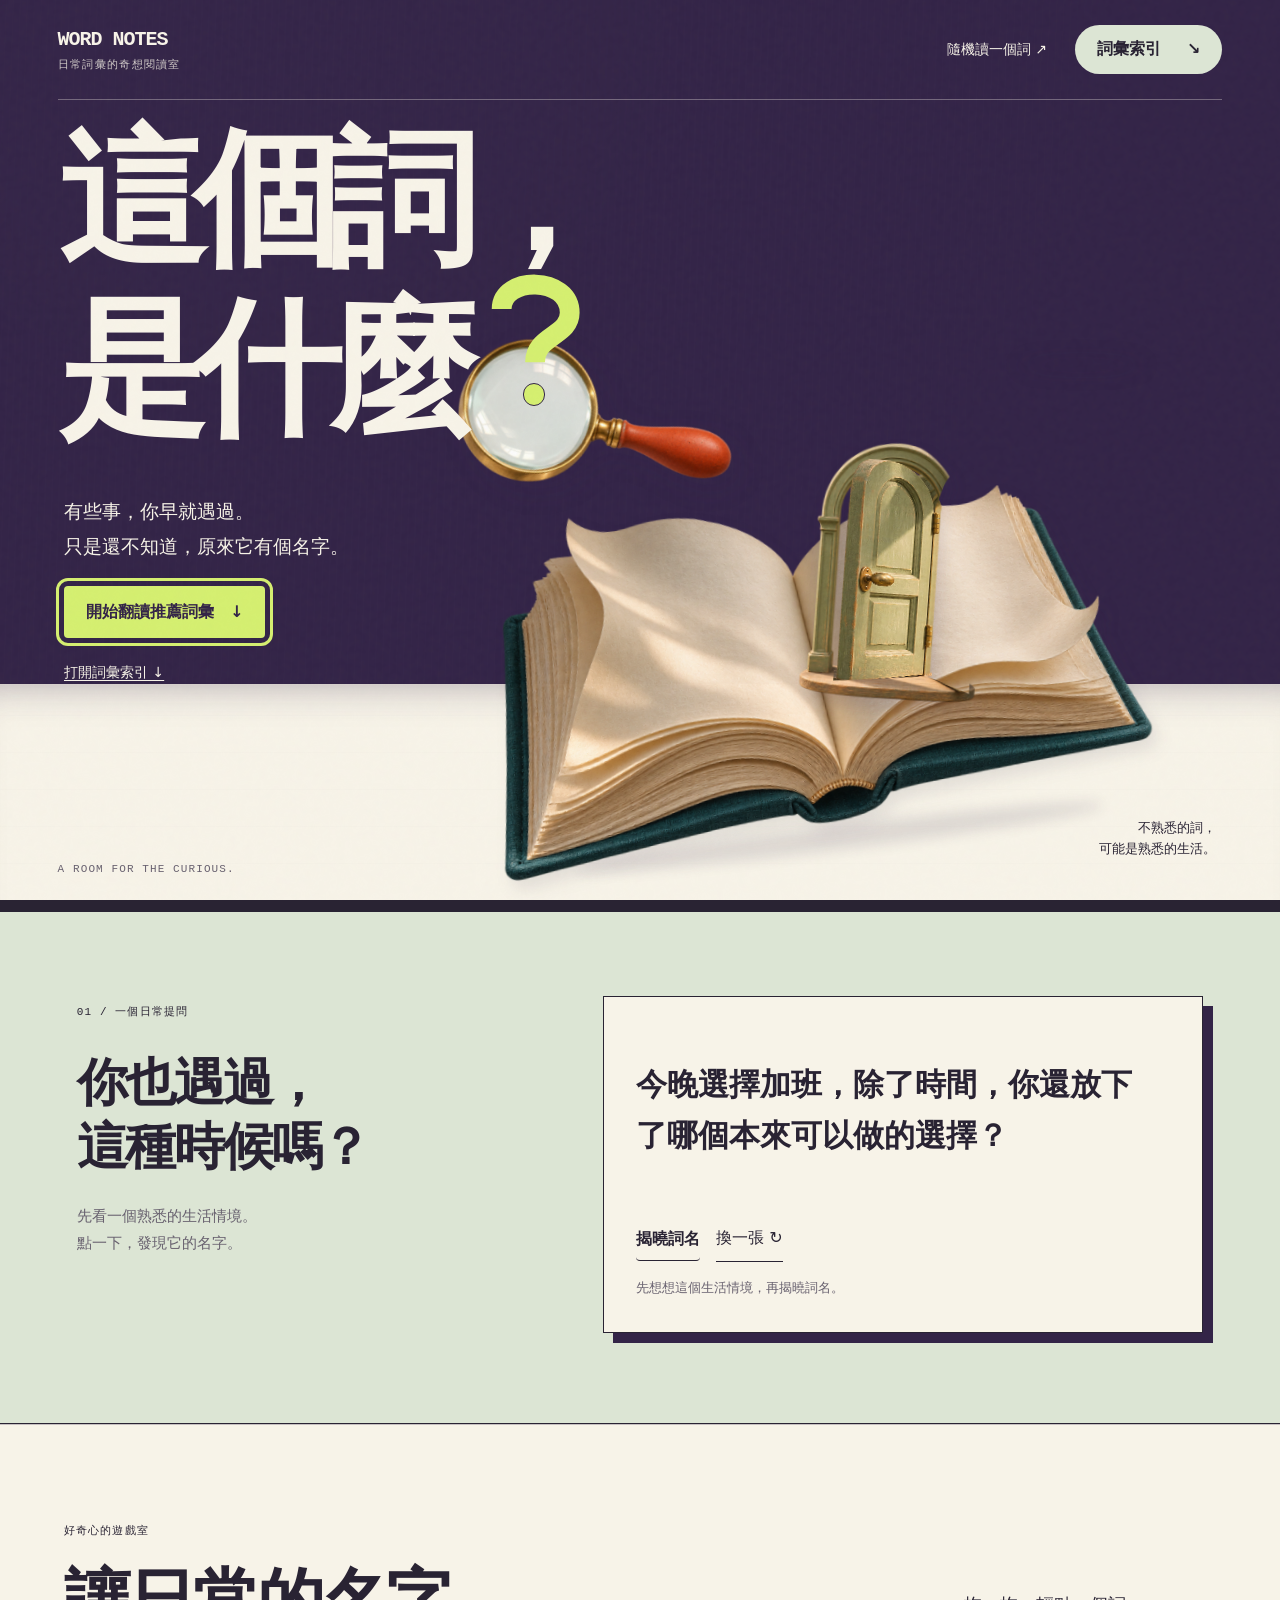
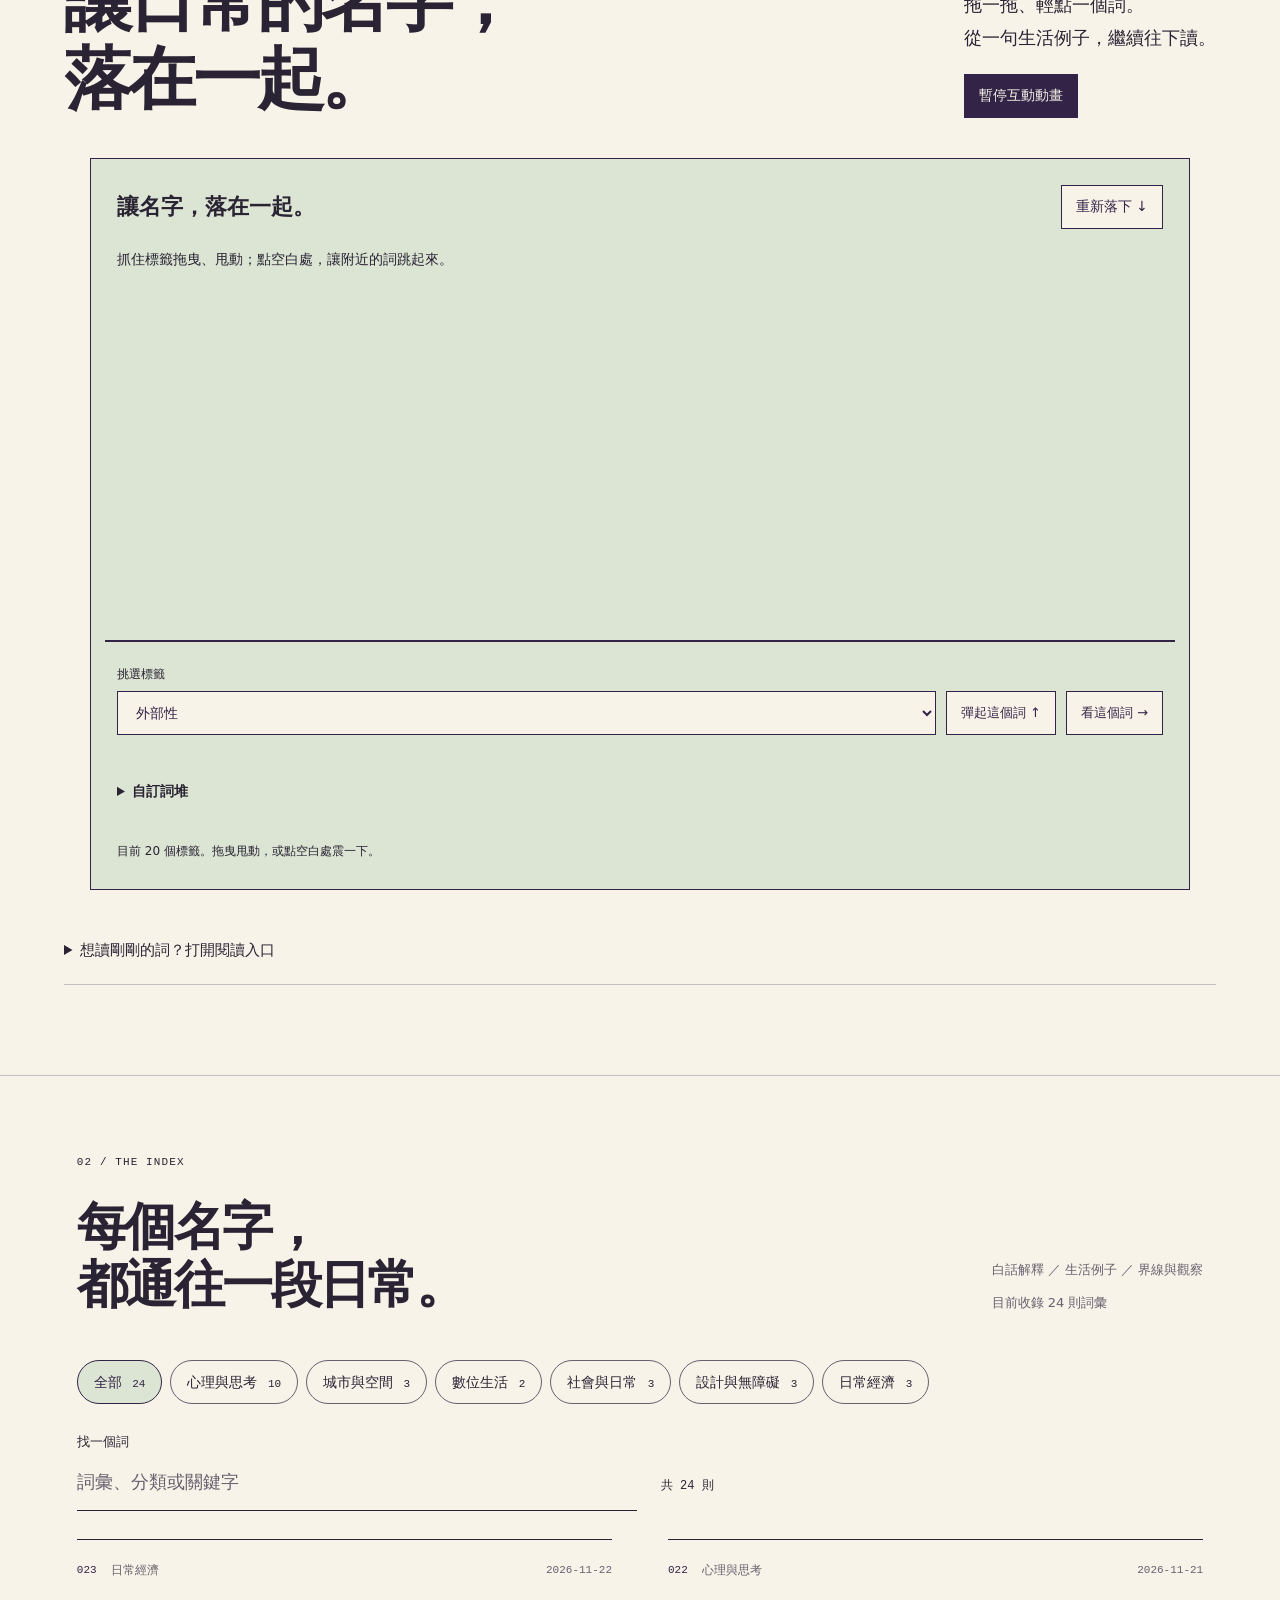
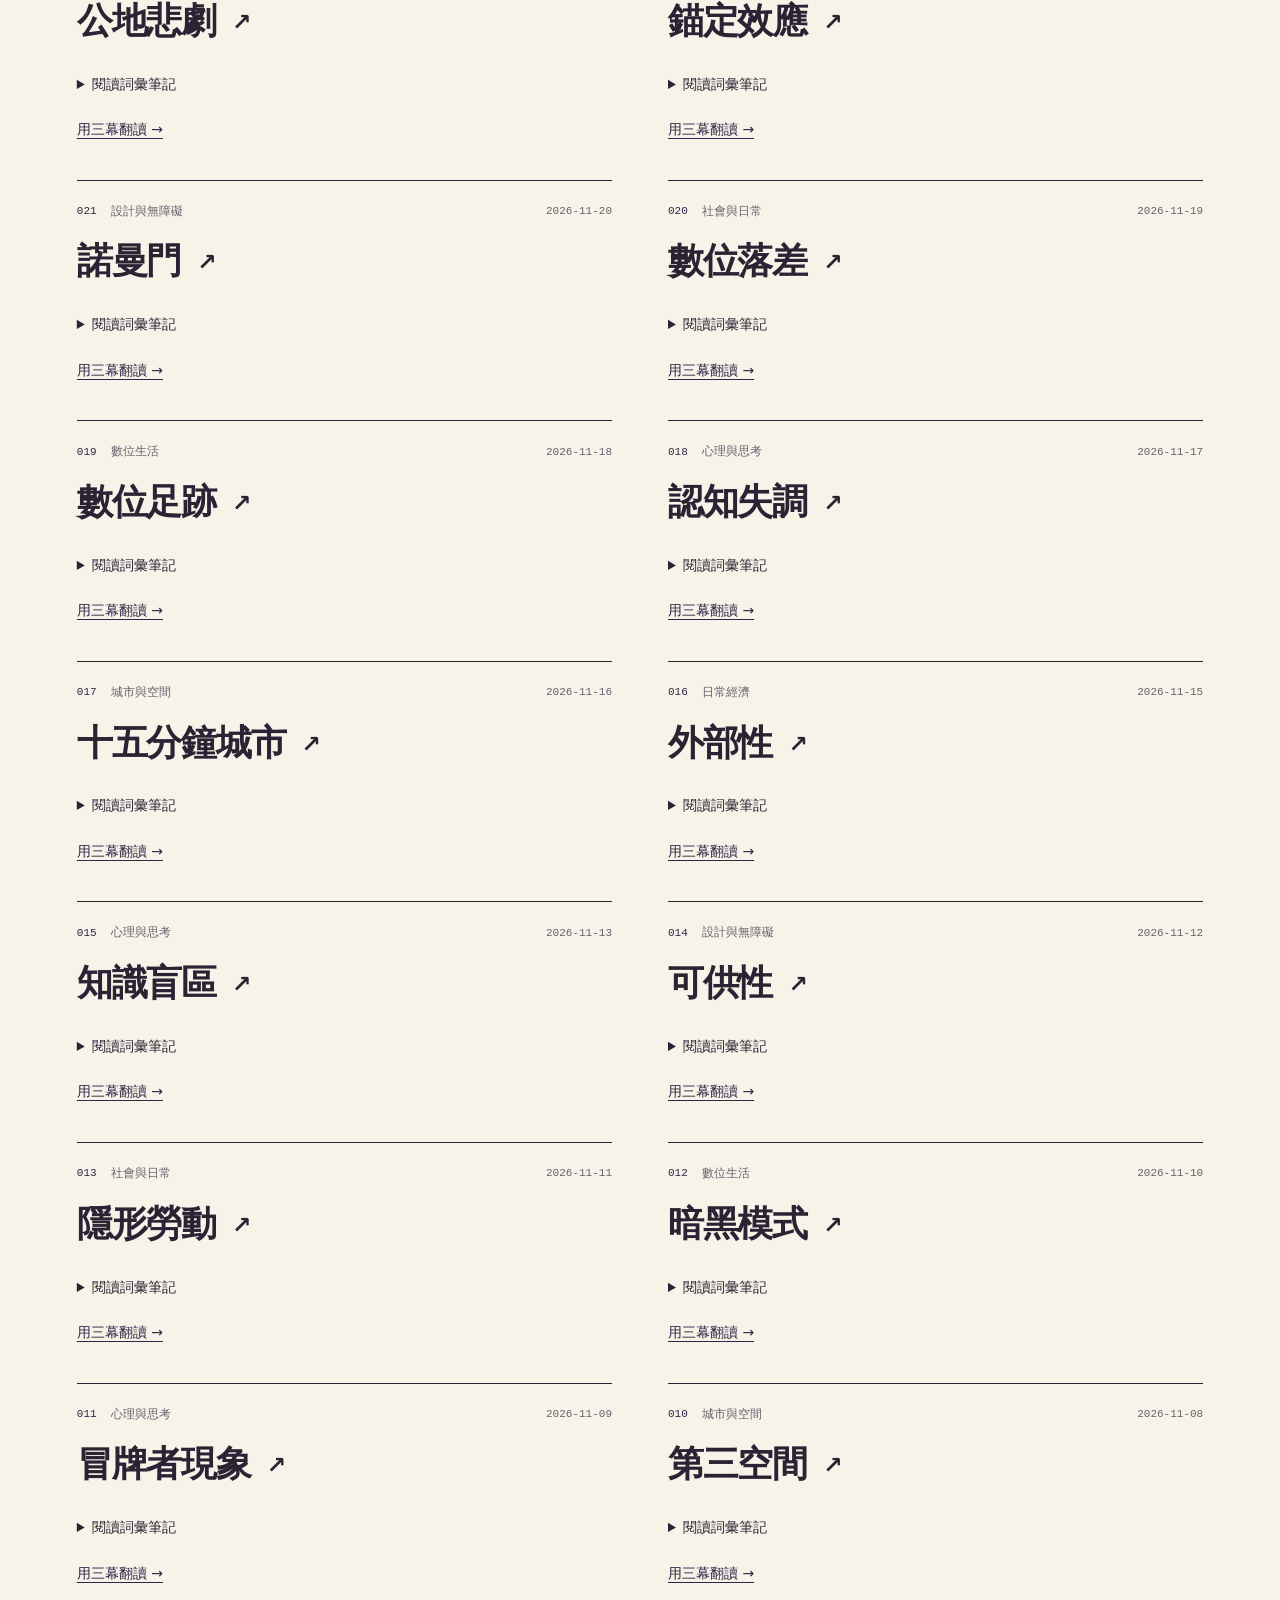
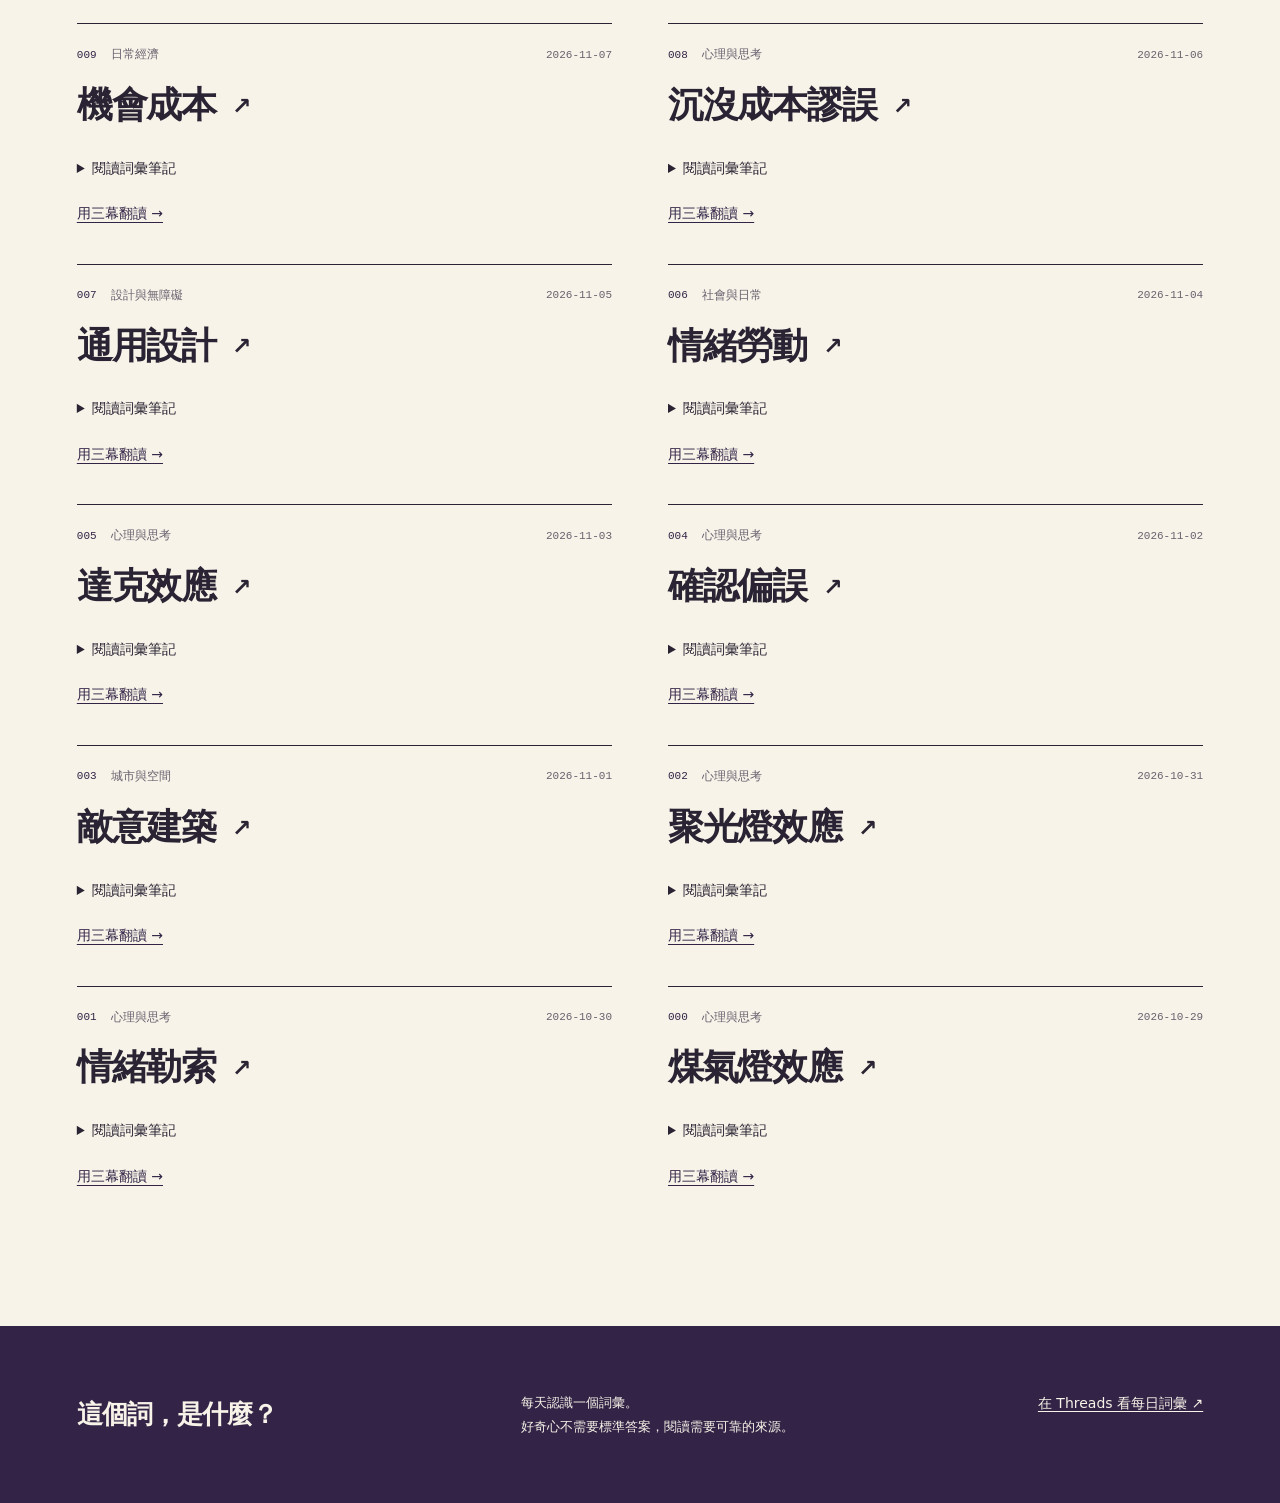
==== commit 74e0af33: "Update published vocabulary archive" ====
--- a/index.html
+++ b/index.html
@@ -14,7 +14,7 @@
 <script>window.dataLayer=window.dataLayer||[];function gtag(){window.dataLayer.push(arguments);}window.dataLayer.push({'gtm.start':Date.now(),event:'gtm.js'});</script>
 <script async src="https://www.googletagmanager.com/gtm.js?id=GTM-TCWN35KS"></script>
 <script defer src="./word_site.js?v=c0ebd36866f2"></script>
-<script defer src="./word_motion_lab.js?v=b055b250862e"></script>
+<script defer src="./word_motion_lab.js?v=b80b963aed9f"></script>
 </head><body>
 <section id="word-entry" class="word-entry" aria-label="詞彙掉落開場"><canvas id="entry-canvas" aria-hidden="true"></canvas><button id="entry-skip" type="button">跳過開場 ↗</button></section>
 <a class="skip-link" href="#word-index">跳到詞彙索引</a>
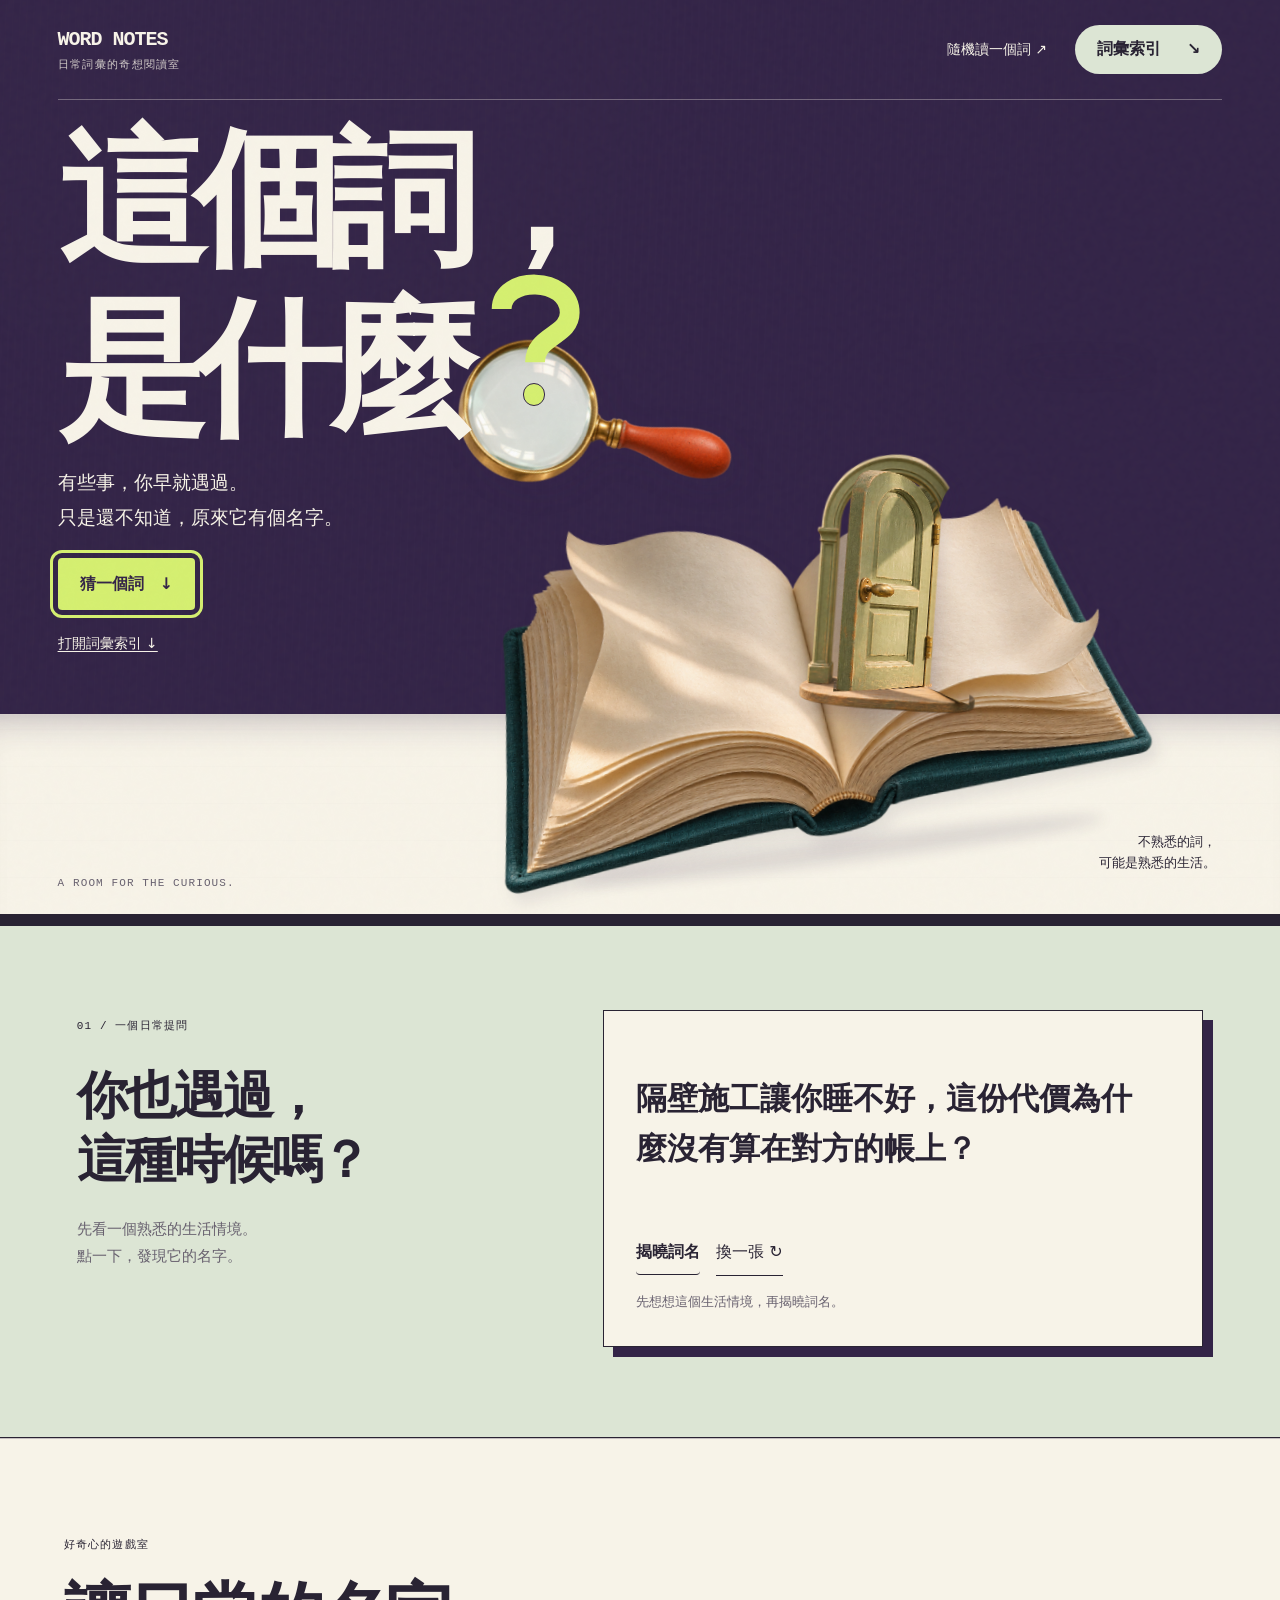
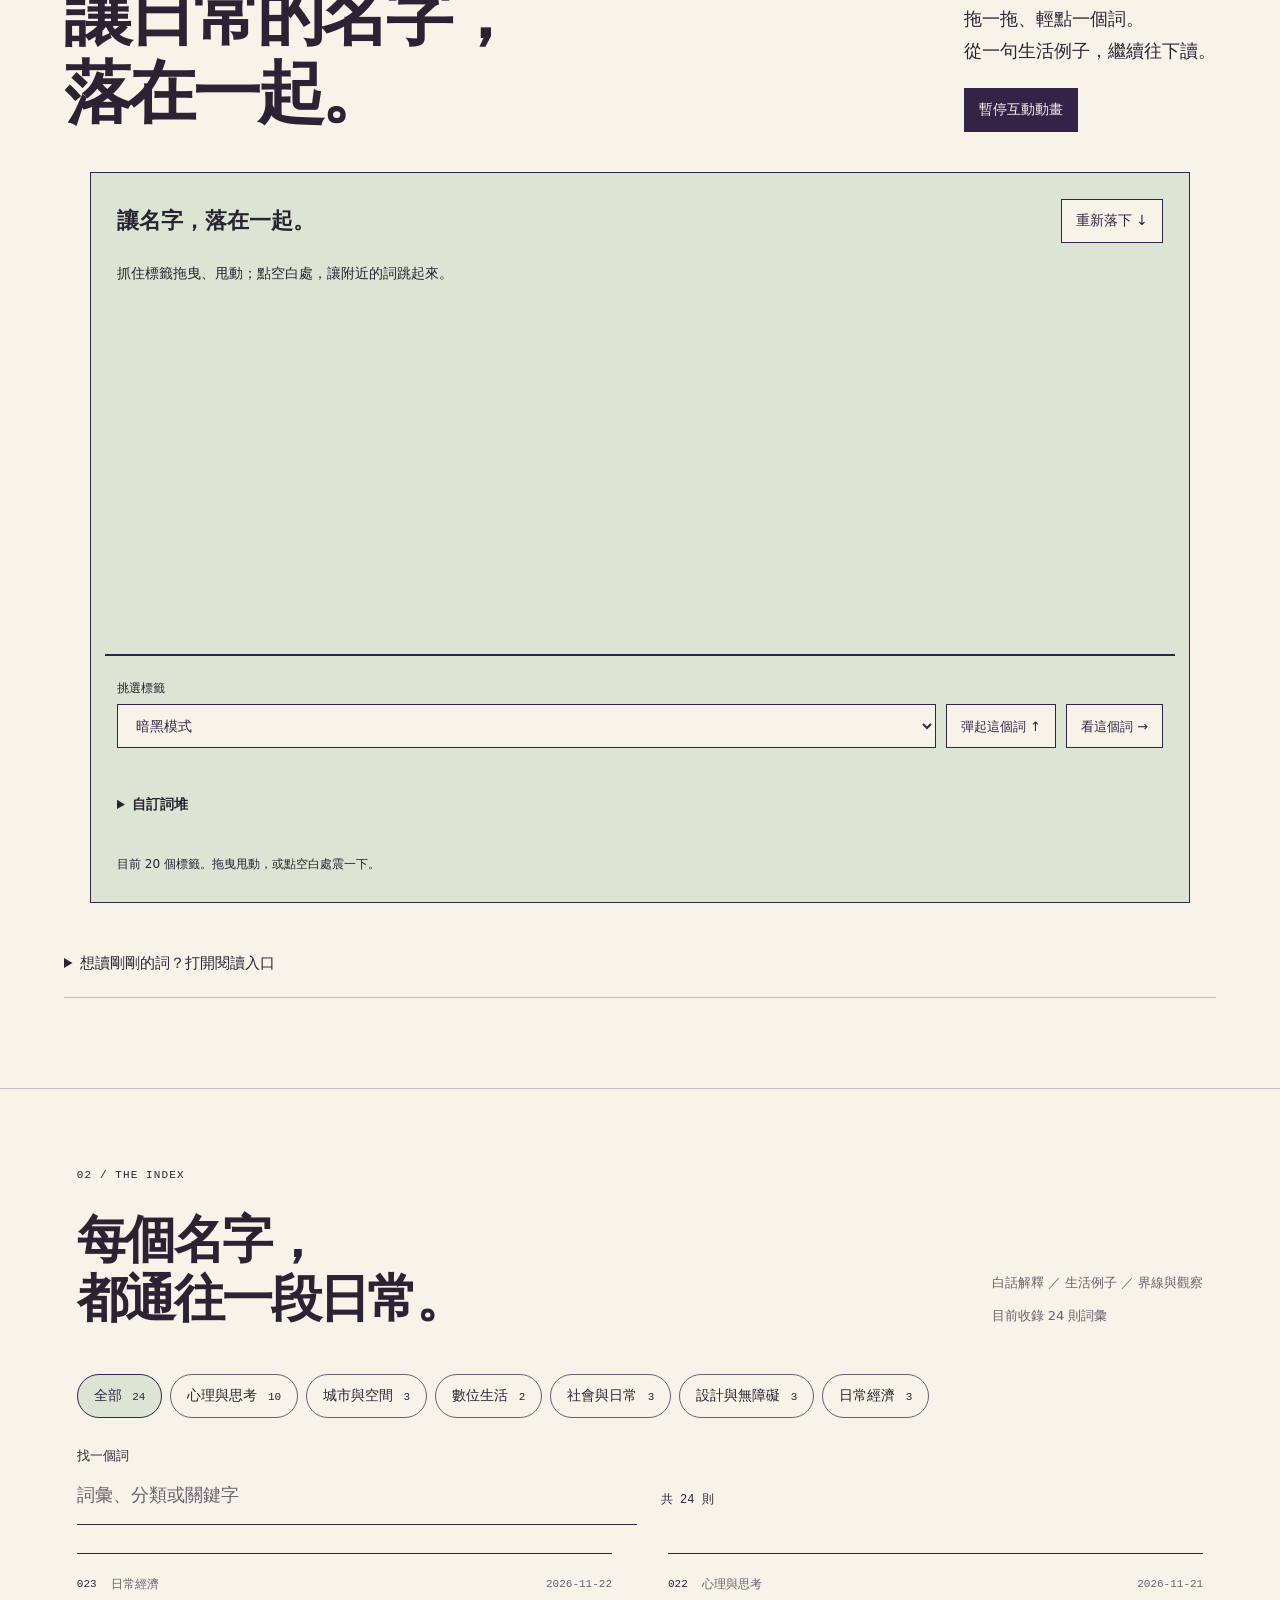
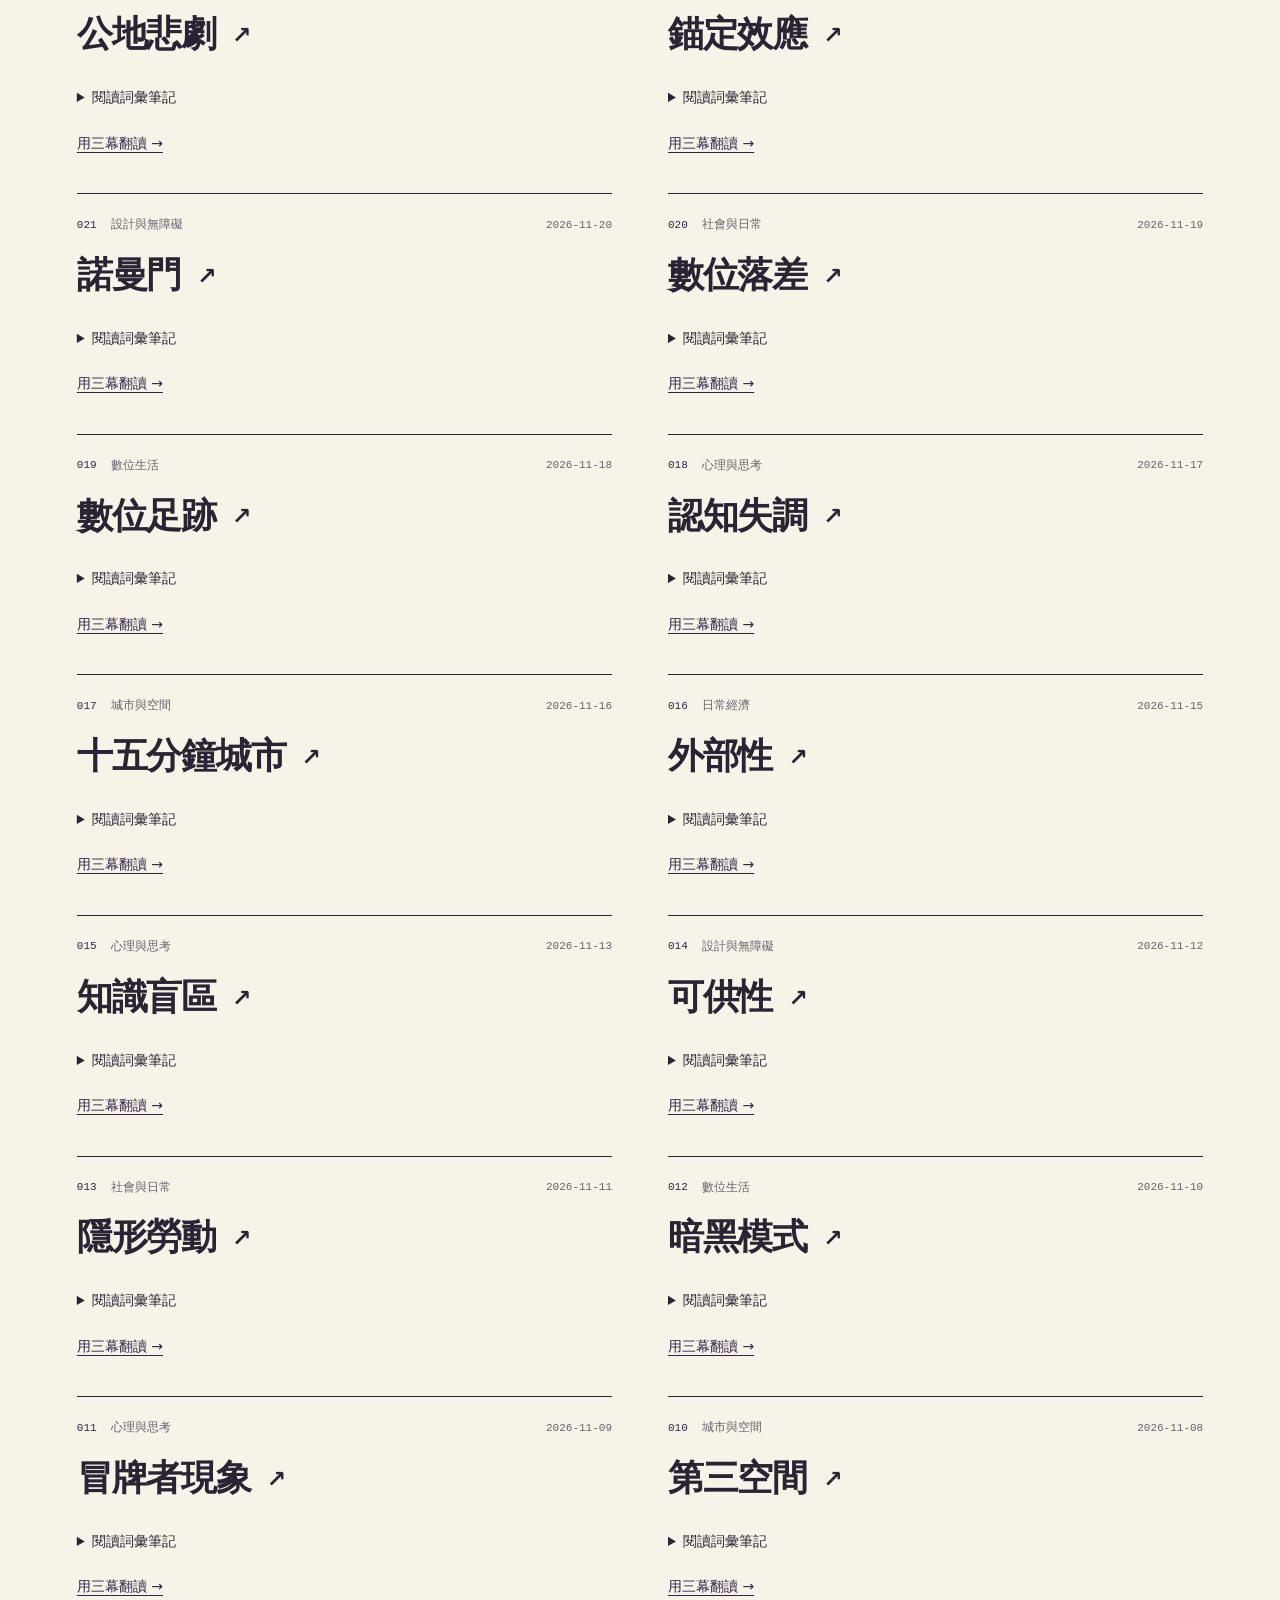
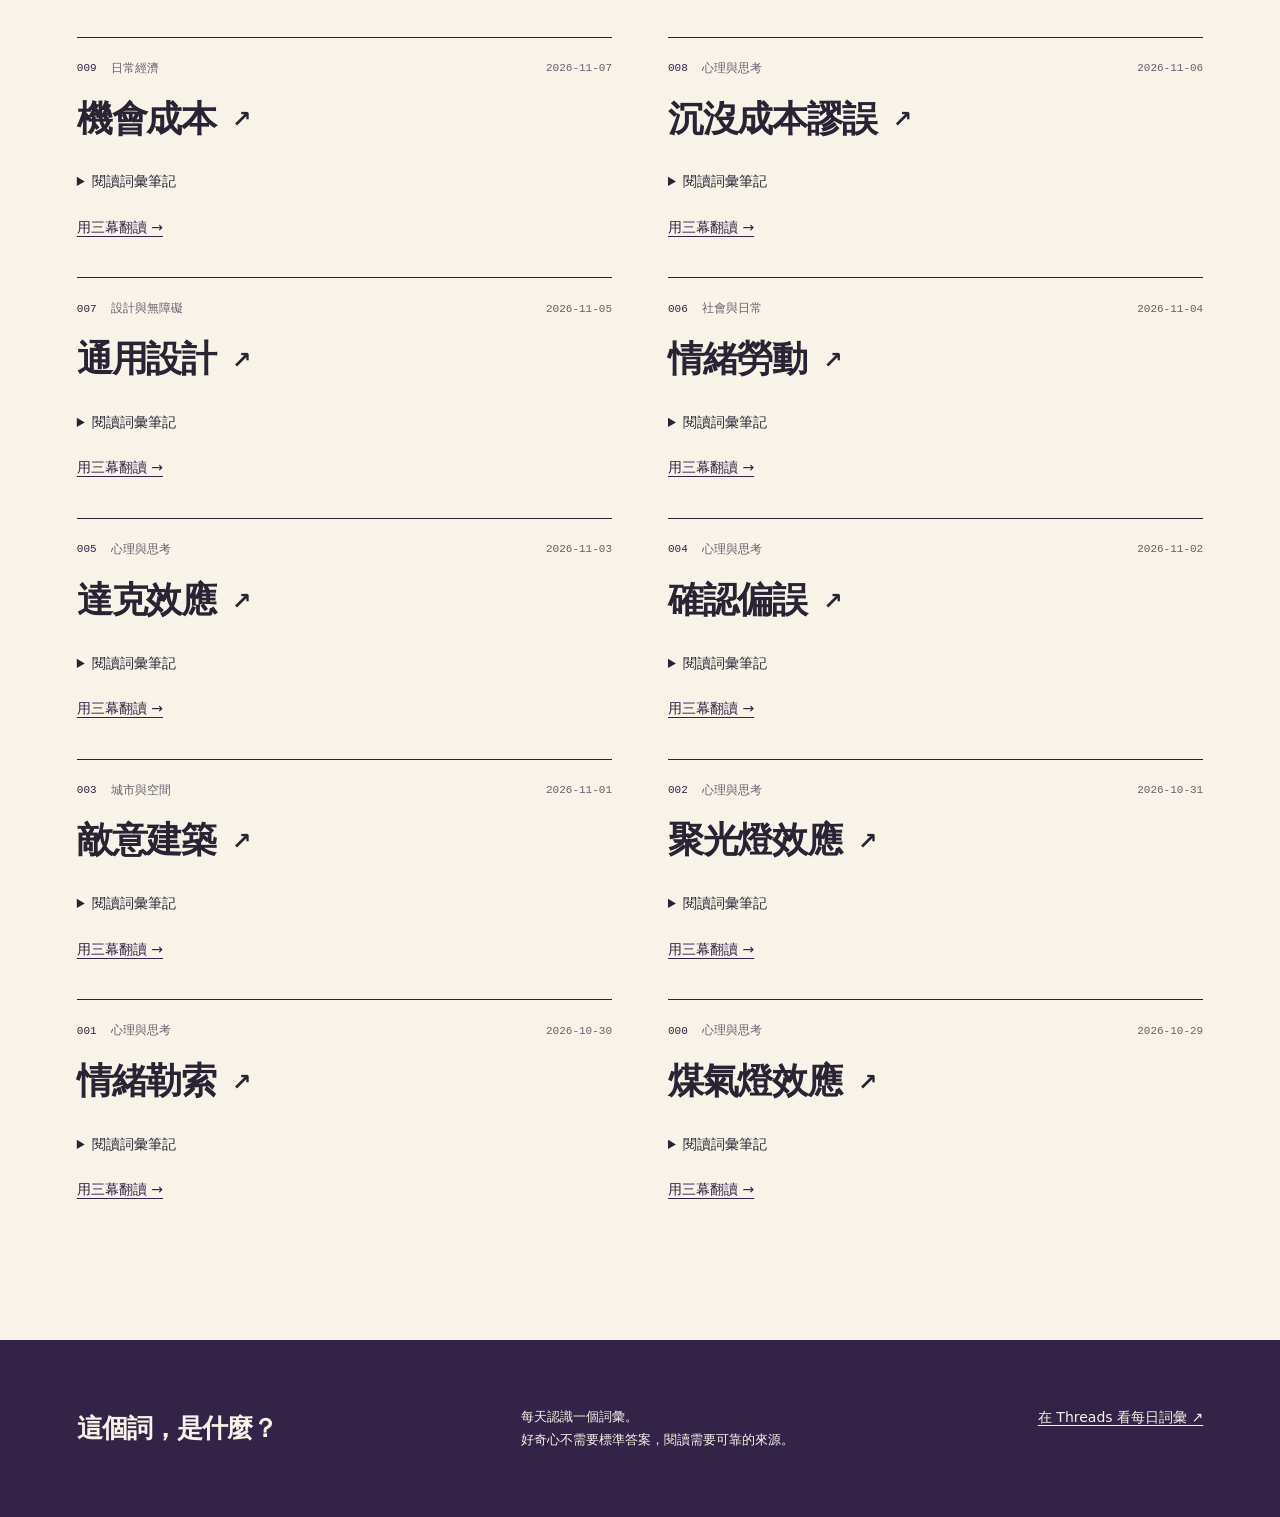
==== commit feacc7e4: "Update published vocabulary archive" ====
--- a/index.html
+++ b/index.html
@@ -10,18 +10,19 @@
 const state=window.WordIntro={active,wasActive:active,finish(reason='complete'){if(!state.active)return;state.active=false;state.reason=reason;clearTimeout(state.guard);document.documentElement.classList.remove('intro-pending');const overlay=document.getElementById('word-entry');if(overlay){overlay.hidden=true;overlay.dataset.phase='done';overlay.dataset.reason=reason}document.dispatchEvent(new CustomEvent('word:intro-finished',{detail:{reason}}))}};
 if(!active)return;document.documentElement.classList.add('intro-pending');state.guard=setTimeout(()=>state.finish('fallback'),3000);document.addEventListener('click',e=>{if(e.target.closest('#entry-skip'))state.finish('skip')});document.addEventListener('keydown',e=>{if(e.key==='Escape'&&state.active){e.preventDefault();state.finish('skip')}});addEventListener('hashchange',()=>state.finish('route'));addEventListener('pageshow',e=>{if(e.persisted)state.finish('history')});reduced.addEventListener('change',()=>{if(reduced.matches)state.finish('reduced')});})();
 </script>
-<link rel="stylesheet" href="./word_site.css?v=e7b79b0ec640">
+<link rel="stylesheet" href="./word_site.css?v=fec810a0c5d9">
 <script>window.dataLayer=window.dataLayer||[];function gtag(){window.dataLayer.push(arguments);}window.dataLayer.push({'gtm.start':Date.now(),event:'gtm.js'});</script>
 <script async src="https://www.googletagmanager.com/gtm.js?id=GTM-TCWN35KS"></script>
 <script defer src="./word_site.js?v=c0ebd36866f2"></script>
-<script defer src="./word_motion_lab.js?v=b80b963aed9f"></script>
+<script defer src="./word_motion_lab.js?v=b9d4573435f7"></script>
 </head><body>
 <section id="word-entry" class="word-entry" aria-label="詞彙掉落開場"><canvas id="entry-canvas" aria-hidden="true"></canvas><button id="entry-skip" type="button">跳過開場 ↗</button></section>
 <a class="skip-link" href="#word-index">跳到詞彙索引</a>
 <header class="room" id="top">
  <nav class="topbar" aria-label="主要導覽"><a class="wordmark" href="#top">WORD NOTES<span>日常詞彙的奇想閱讀室</span></a><div><a class="nav-random" href="#recommendation">隨機讀一個詞 ↗</a><a class="index-pill" href="#word-index">詞彙索引 <span aria-hidden="true">↘</span></a></div></nav>
- <div class="poster-title" data-parallax="0.09"><h1><span>這個詞，</span><span>是<span class="what-word">什麼</span><button class="question" type="button" aria-label="讓放大鏡找找：原來有名字"><span class="question-glyph" aria-hidden="true"><svg viewBox="0 0 100 120" focusable="false"><path d="M24 30C24 3 79 3 79 33C79 52 51 51 51 73" fill="none" stroke="currentColor" stroke-width="16"/></svg></span><span class="guide-home" aria-hidden="true"><i class="curiosity-dot"></i></span></button></span></h1></div>
- <div class="room-intro"><p>有些事，你早就遇過。<br>只是還不知道，原來它有個名字。</p><div class="room-actions"><a class="primary start-reading" href="#recommendation">開始翻讀推薦詞彙 <span aria-hidden="true">↓</span></a><a class="index-link" href="#word-index">打開詞彙索引 ↓</a></div></div>
+ <div class="hero-copy"><div class="poster-title" data-parallax="0.09"><h1><span>這個詞，</span><span>是<span class="what-word">什麼</span><button class="question" type="button" aria-label="讓放大鏡找找：原來有名字"><span class="question-glyph" aria-hidden="true"><svg viewBox="0 0 100 120" focusable="false"><path d="M24 30C24 3 79 3 79 33C79 52 51 51 51 73" fill="none" stroke="currentColor" stroke-width="16"/></svg></span><span class="guide-home" aria-hidden="true"><i class="curiosity-dot"></i></span></button></span></h1></div>
+ <div class="room-intro"><p>有些事，你早就遇過。<br>只是還不知道，原來它有個名字。</p><div class="room-actions"><a class="primary start-reading" href="#recommendation">猜一個詞 <span aria-hidden="true">↓</span></a><a class="index-link" href="#word-index">打開詞彙索引 ↓</a></div></div>
+ </div>
  <div class="floor" aria-hidden="true"><span class="floor-label">A ROOM FOR THE CURIOUS.</span></div>
  <div class="room-props"><div aria-hidden="true" class="prop-wrap book-wrap" data-parallax="0.03"><div class="book-surface"><img class="prop book" src="./assets/reading-book-v2.png" alt="" width="1536" height="1024" fetchpriority="high"><svg class="turning-page" viewBox="0 0 1536 1024" aria-hidden="true"><defs><linearGradient id="page-light"><stop stop-color="#ac8255"/><stop offset=".18" stop-color="#e9d4b1"/><stop offset=".65" stop-color="#f7ead1"/><stop offset="1" stop-color="#d4b58b"/></linearGradient><filter id="paper-grain"><feTurbulence type="fractalNoise" baseFrequency=".65" numOctaves="2" stitchTiles="stitch"/><feColorMatrix type="saturate" values="0"/><feComposite in2="SourceGraphic" operator="in"/><feBlend in="SourceGraphic" mode="soft-light"/></filter></defs><path class="page-shadow"/><path class="page-sheet" fill="url(#page-light)"/><path class="page-edge" fill="none" stroke="#fff4df" stroke-width="3"/></svg></div></div><div aria-hidden="true" class="prop-wrap door-wrap" data-parallax="0.065"><div class="door-glow" aria-hidden="true"></div><svg class="prop door" viewBox="0 0 1312 1199" aria-hidden="true"><defs><clipPath id="door-frame-mask"><path d="M0 0H1312V1199H0Z M810 345Q830 160 925 135Q1005 125 1005 245V1104L810 1038Z" clip-rule="evenodd"/></clipPath><clipPath id="door-leaf-mask"><path d="M810 345Q830 160 925 135Q1005 125 1005 245V1104L810 1038Z"/></clipPath></defs><image href="./assets/reading-door-v2.png" width="1312" height="1199" clip-path="url(#door-frame-mask)"/><g class="door-leaf"><image href="./assets/reading-door-v2.png" width="1312" height="1199" clip-path="url(#door-leaf-mask)"/></g></svg></div><div class="prop-wrap lens-wrap" data-parallax="-0.04"><div class="lens-body"><button type="button" class="lens-trigger" aria-label="重播放大鏡探索"></button><span class="lens-message" aria-hidden="true">原來<br>有名字</span><img class="prop lens" src="./assets/reading-lens-v2.png" alt="" width="1536" height="1024"></div></div></div>
  <p class="story-caption">有些日常，<br>原來早就有名字。</p><div class="room-note" aria-hidden="true"><span>不熟悉的詞，</span><span>可能是熟悉的生活。</span></div>
--- a/word_site.css
+++ b/word_site.css
@@ -202,3 +202,9 @@
 .word-entry{display:none;position:fixed;inset:0;width:100%;height:100vh;height:100svh;overflow:hidden;z-index:10000;background:var(--color-section);color:var(--color-brand);contain:strict;touch-action:none}.intro-pending .word-entry:not([hidden]){display:block}.word-entry[hidden]{display:none!important}.intro-pending{overflow:hidden!important;overscroll-behavior:none}.word-entry canvas{position:absolute;inset:0;width:100%;height:100%;display:block}.word-entry #entry-skip{position:absolute;top:max(22px,env(safe-area-inset-top));right:max(26px,env(safe-area-inset-right));z-index:1;min-height:44px;padding:8px 14px;border:1px solid var(--color-brand);border-radius:30px;background:var(--color-paper);color:var(--color-brand);font:inherit;cursor:pointer}.word-entry #entry-skip:hover{background:var(--color-accent)}.word-entry #entry-skip:focus-visible{outline:3px solid var(--color-brand);outline-offset:4px}.home-recommendation .recommend-content{margin-top:30px;padding-top:24px;border-top:1px solid var(--color-line)}.home-recommendation .recommend-actions{margin-top:28px}.home-recommendation[data-state=closed] .discovery-front{padding:16px 0 28px}.home-recommendation[data-state=open] .discovery-front h3{font-size:clamp(22px,2vw,28px)}
 @media(max-width:700px){.word-entry #entry-skip{top:max(16px,env(safe-area-inset-top));right:max(16px,env(safe-area-inset-right))}.home-recommendation .recommend-content{margin-top:20px;padding-top:20px}}
 @media(prefers-reduced-motion:reduce){.word-entry{display:none!important}}
+/* Keep the two-line headline, introduction and links in the same content flow.
+   The floor starts after the final link plus real padding, never at a viewport percentage. */
+.room{display:flex;flex-direction:column;height:auto;min-height:max(860px,100svh);max-height:none}.topbar{flex:0 0 100px}.hero-copy{position:relative;z-index:4;flex:none;width:55%;margin:0 4.5%;padding:25px 0 48px}.hero-copy .poster-title{position:relative;inset:auto;margin:0}.hero-copy .room-intro{position:relative;inset:auto;width:100%;max-width:420px;margin:24px 0 0}.hero-copy .room-intro p{margin-top:0}.floor{position:relative;inset:auto;flex:1;min-height:200px;height:auto}.room-props{position:absolute;inset:0}.hero-copy .room-actions{position:relative;z-index:6}
+@media(max-width:1000px) and (min-width:701px){.hero-copy{width:55%}}
+@media(max-width:700px){.room{min-height:0;padding-bottom:25px}.topbar{flex:0 0 82px}.hero-copy{width:auto;margin:0;padding:38px 22px 0}.hero-copy .poster-title{margin:0}.hero-copy .room-intro{margin-top:28px;max-width:none}.room-props{position:relative;inset:auto;flex:1}.floor{position:absolute;inset:auto 0 0;height:260px;min-height:0;flex:none}}
+@media(max-width:700px){.room{display:grid;grid-template-columns:minmax(0,1fr);grid-template-rows:82px auto 352px auto;padding-bottom:0}.room>.topbar{grid-area:1/1}.hero-copy{grid-area:2/1}.room>.room-props{grid-area:3/1;min-height:340px;height:340px;align-self:end;margin-top:12px;flex:none}.room>.floor{grid-area:3/1;position:relative;inset:auto;align-self:end;width:100%;height:180px}.room>.slip-inline-slot{grid-area:4/1;background:var(--color-paper);margin:0;padding:0 22px 25px}}
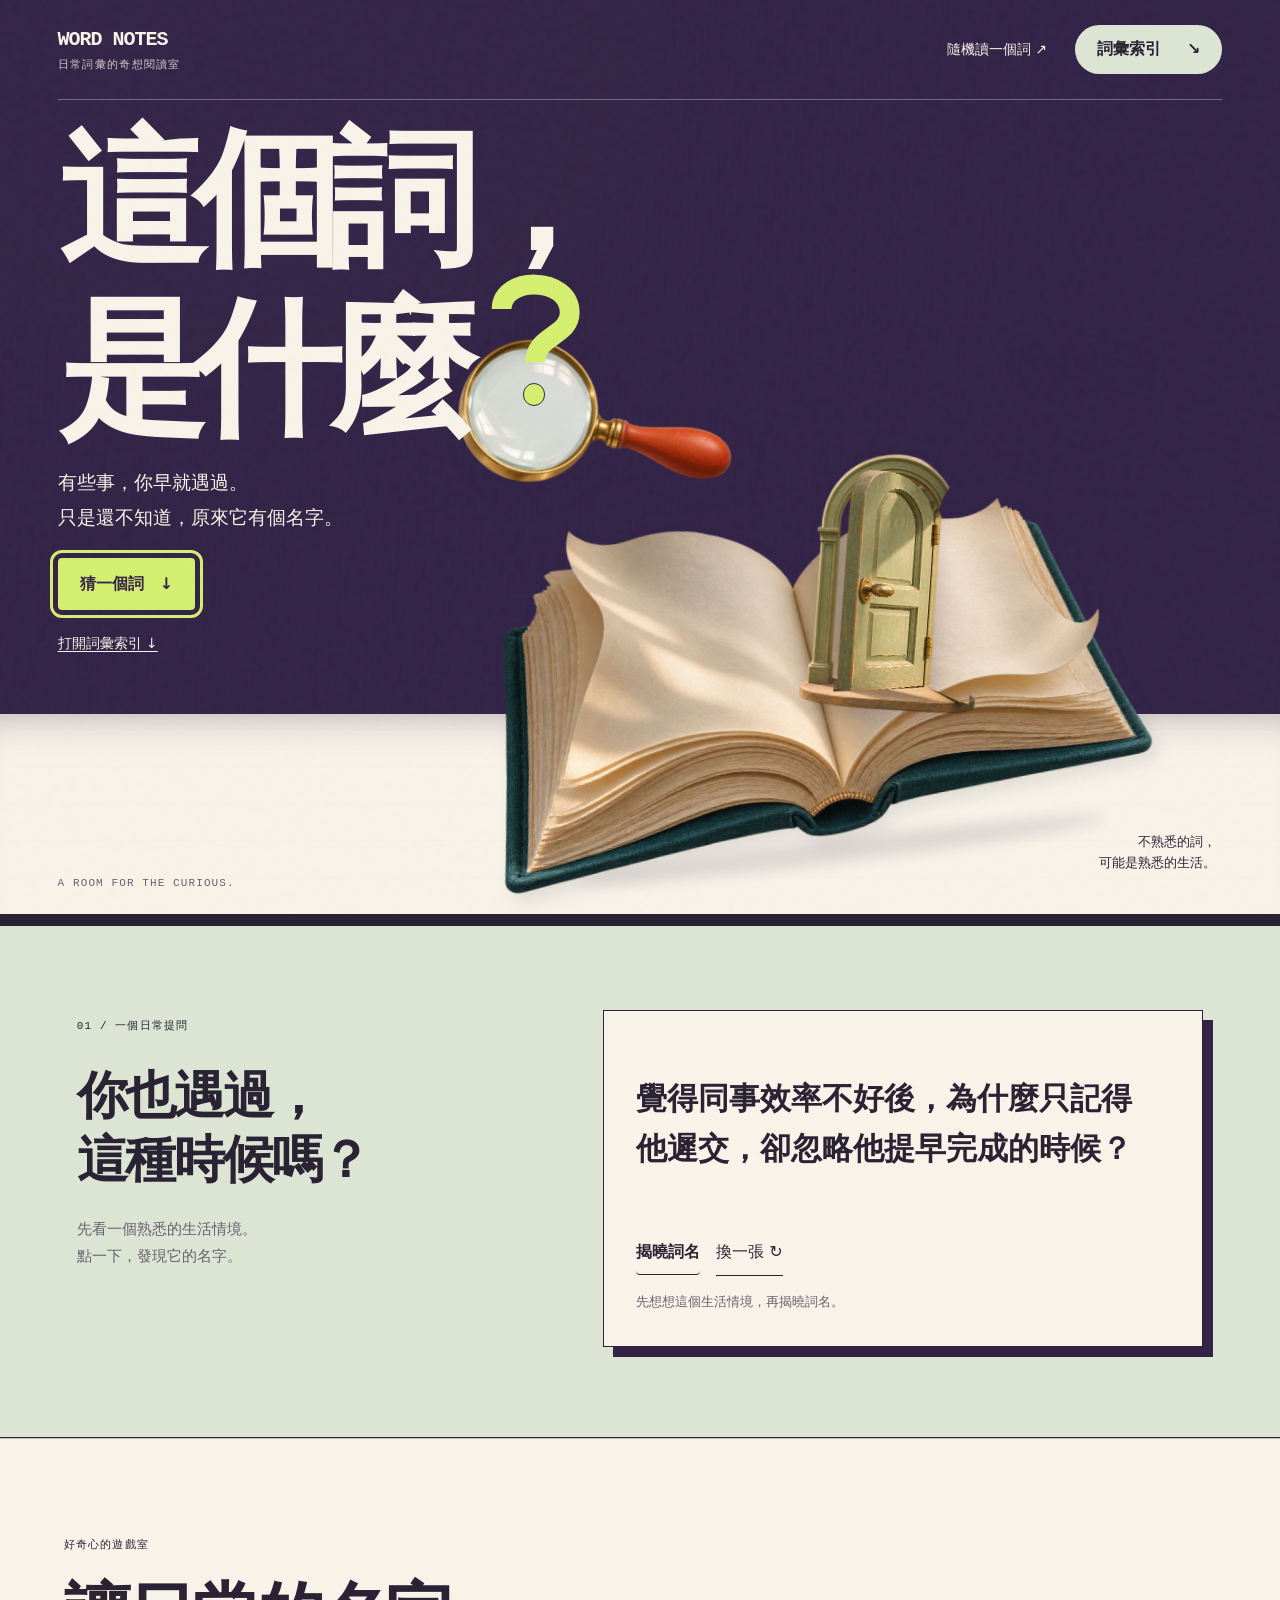
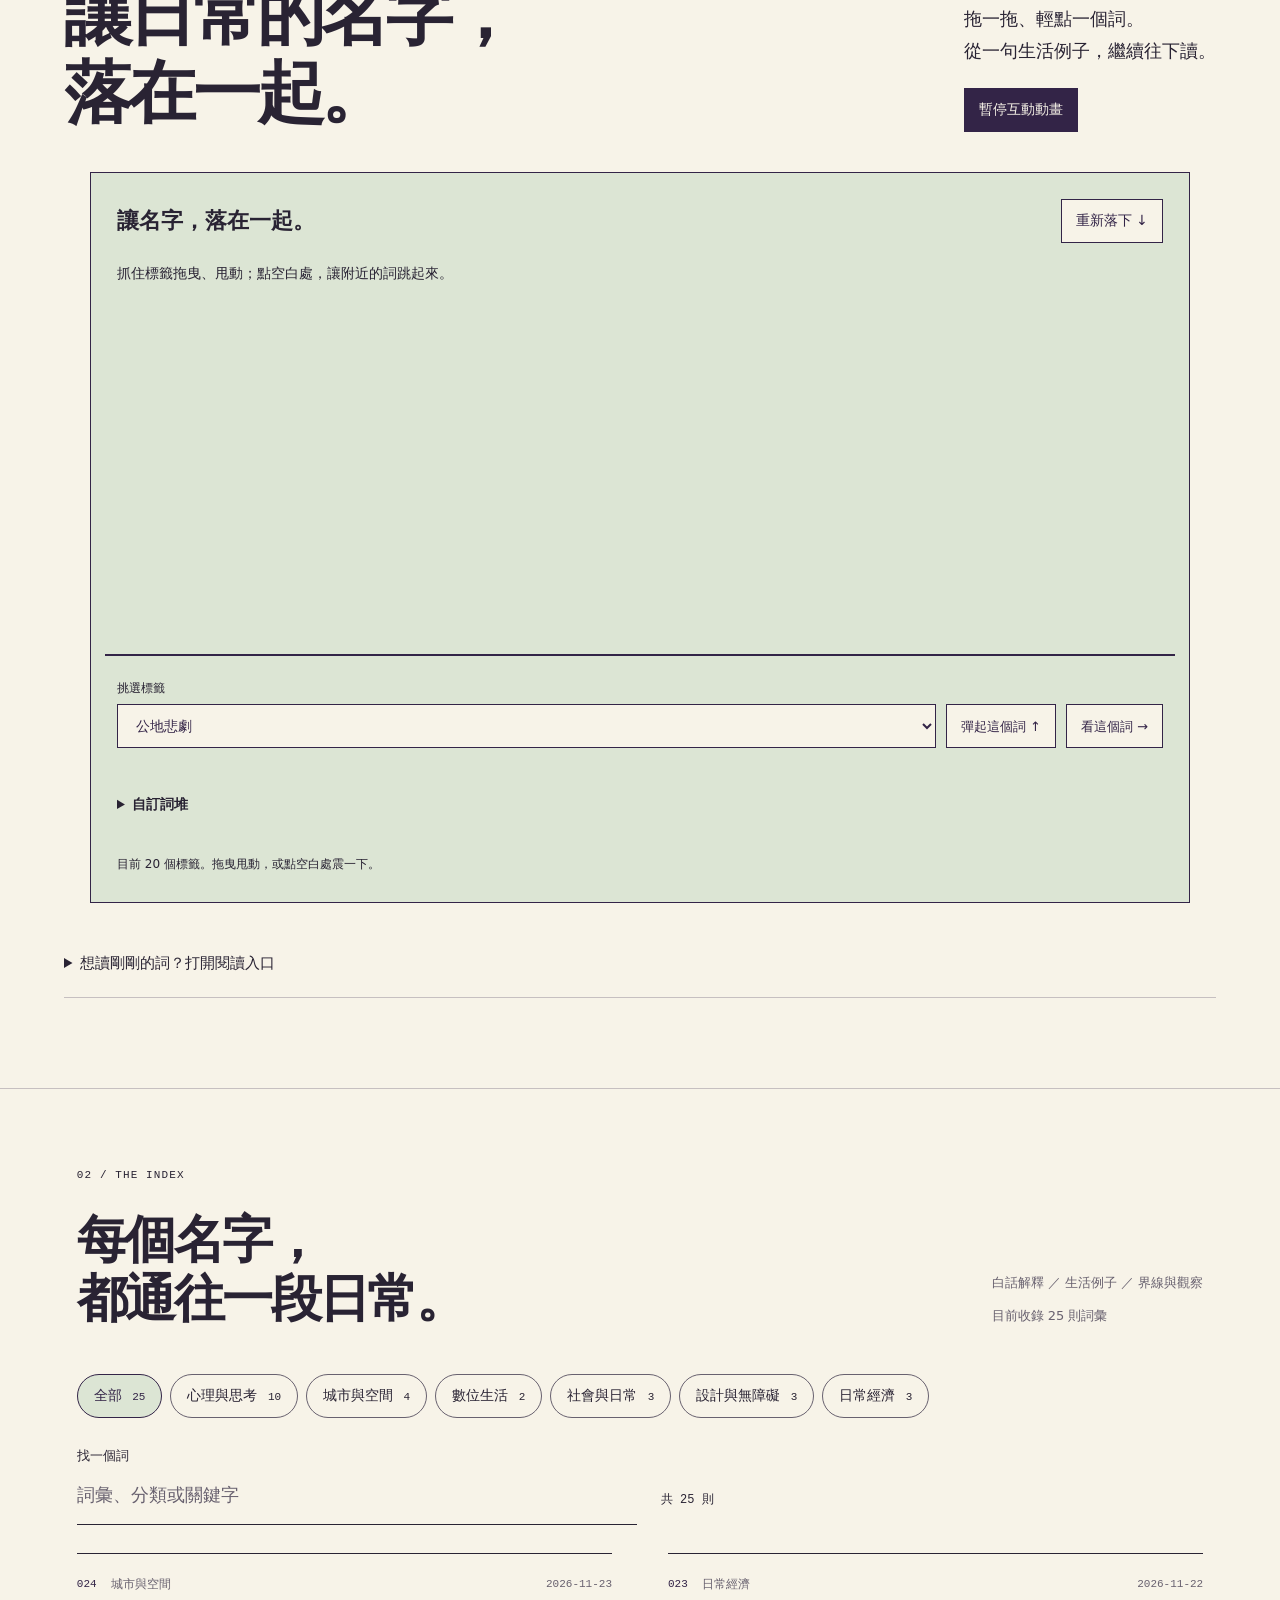
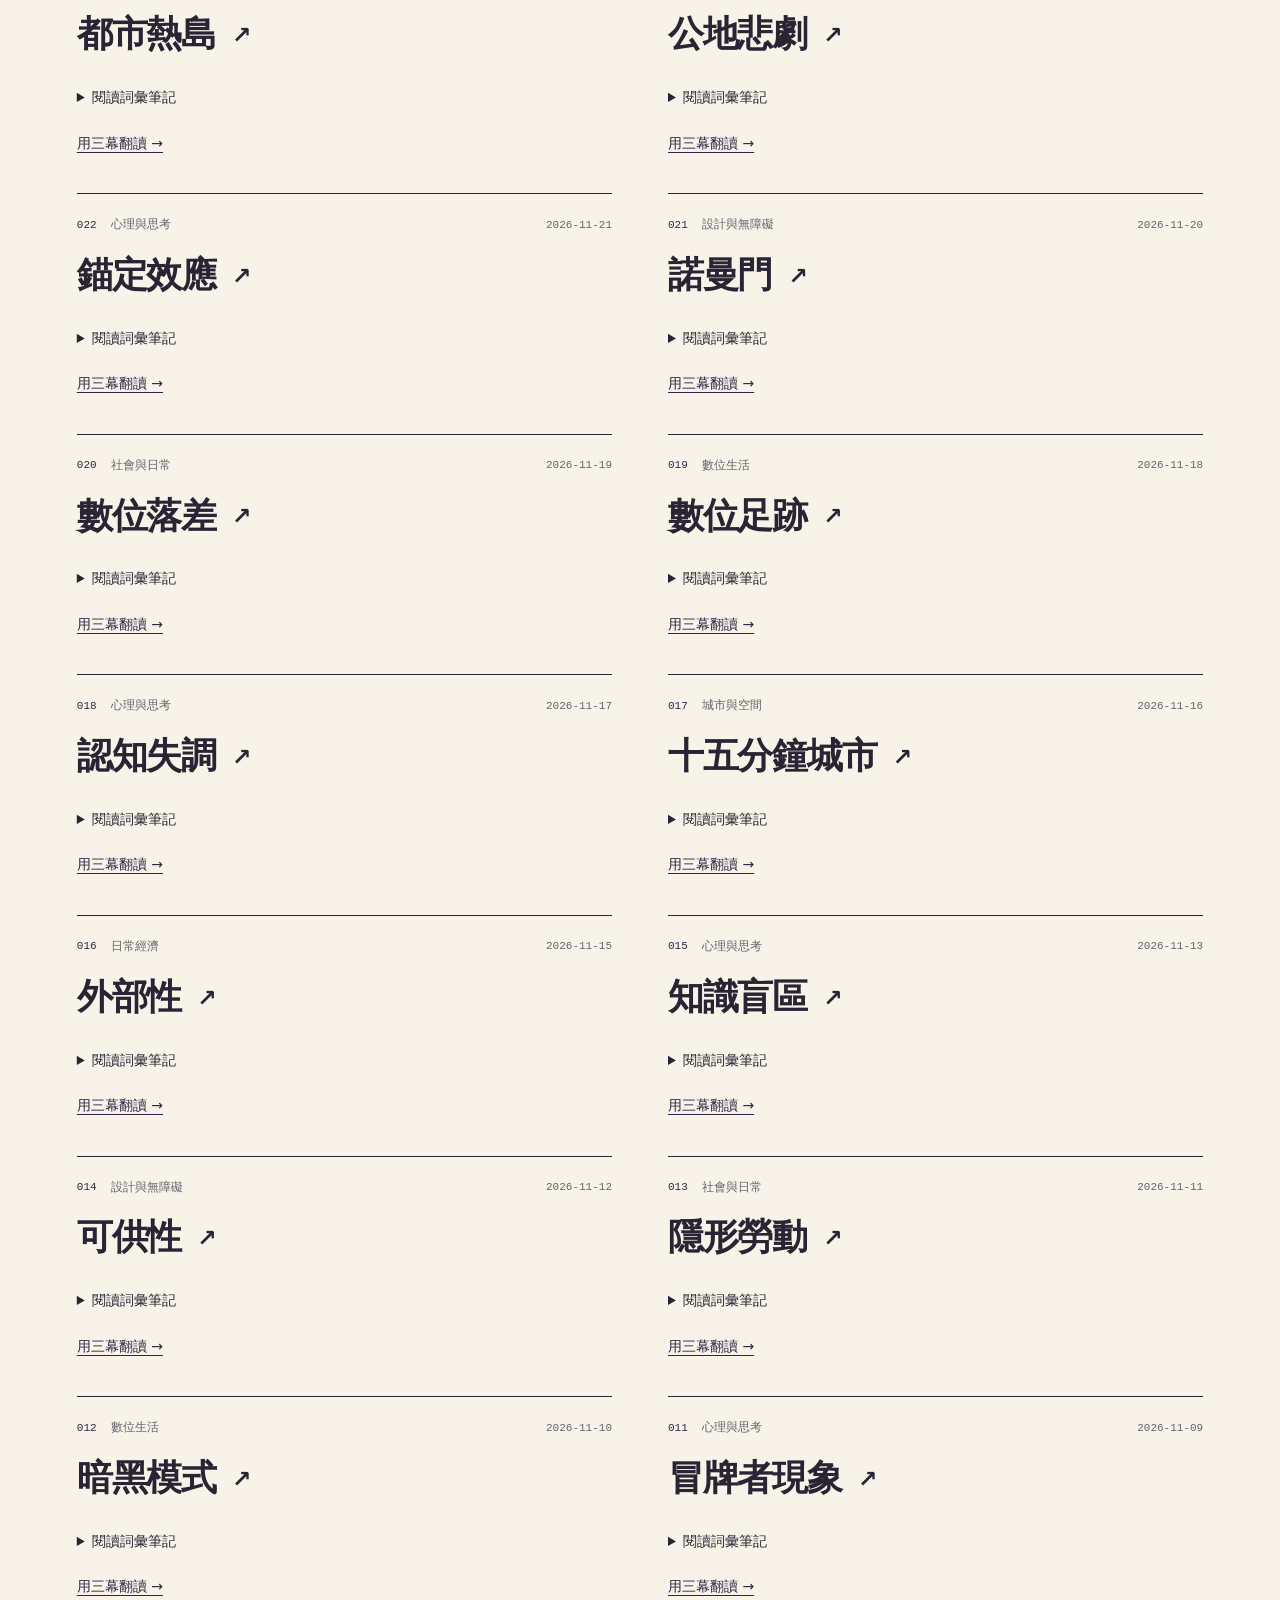
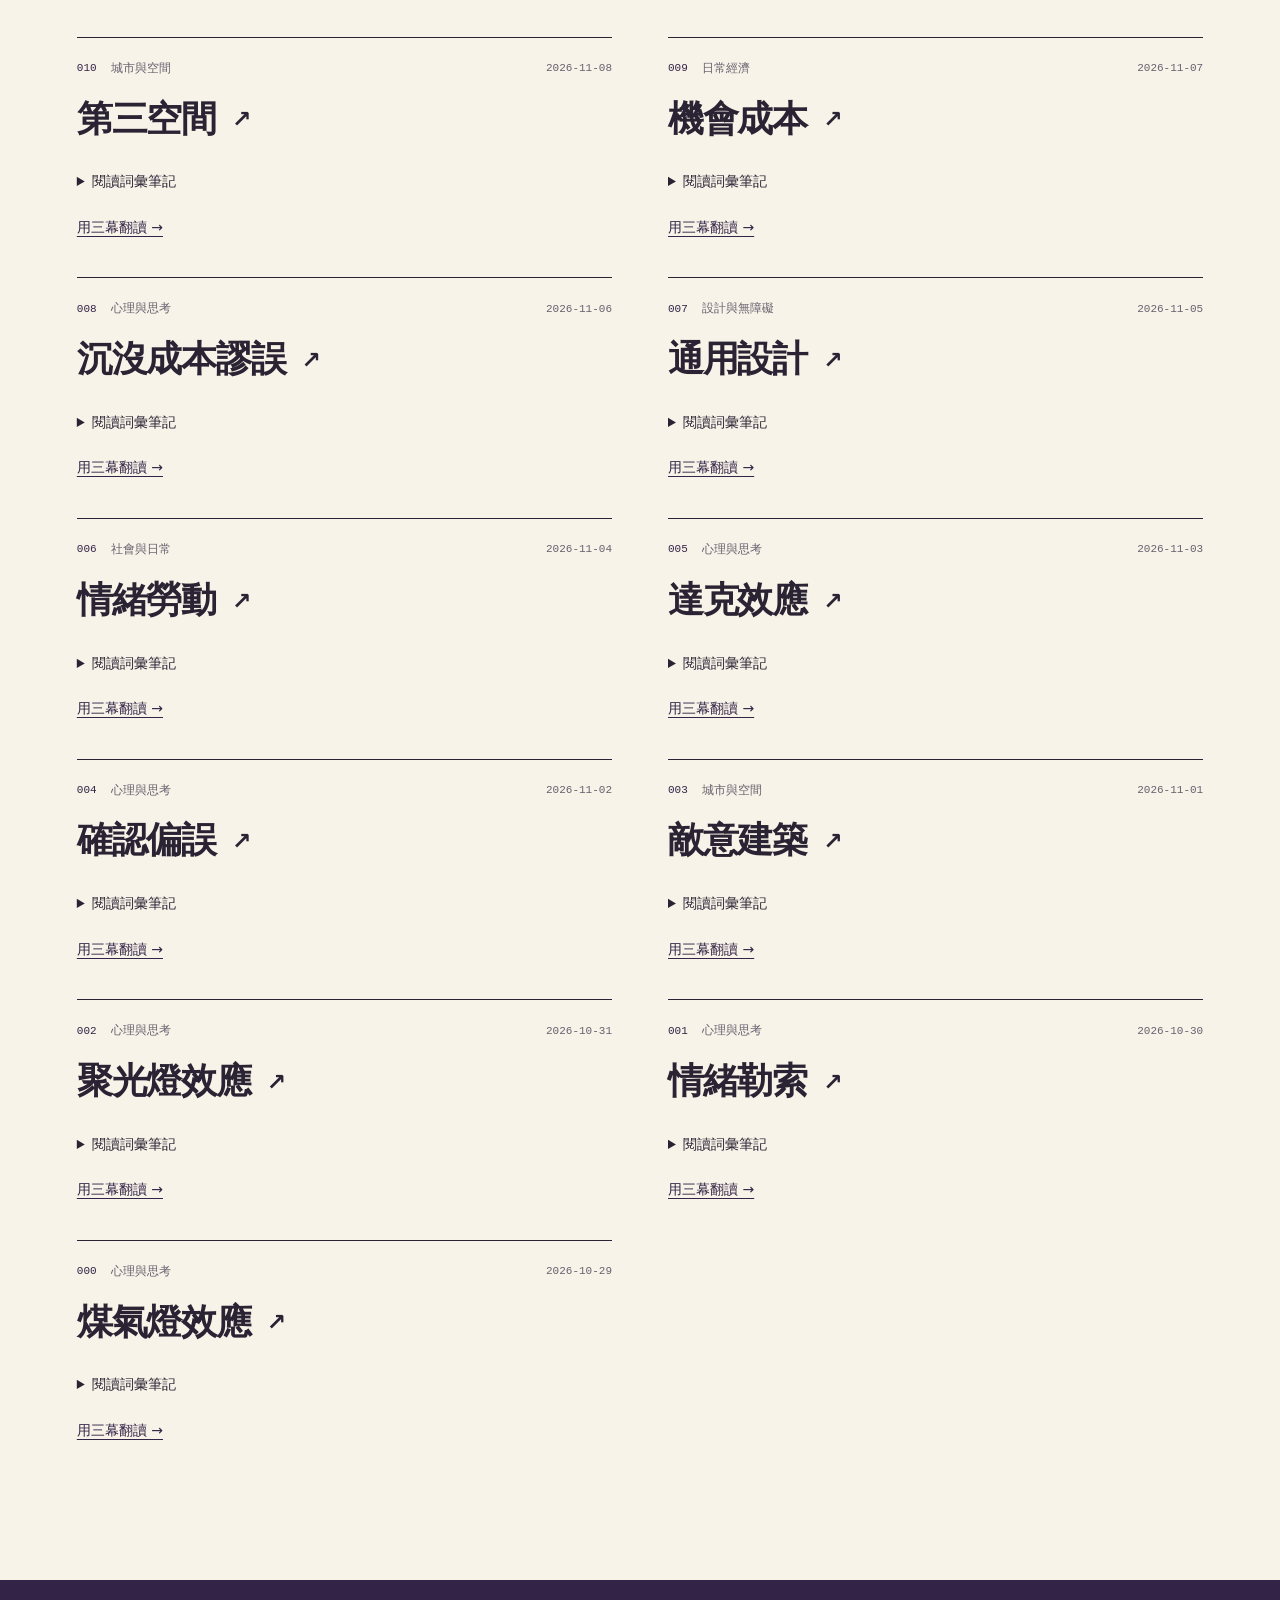
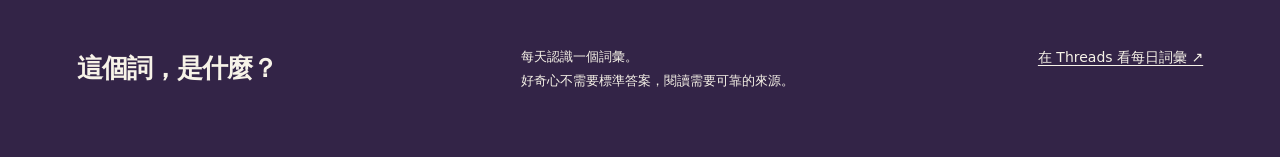
==== commit 19505798: "Update published vocabulary archive" ====
--- a/index.html
+++ b/index.html
@@ -27,14 +27,14 @@
  <div class="room-props"><div aria-hidden="true" class="prop-wrap book-wrap" data-parallax="0.03"><div class="book-surface"><img class="prop book" src="./assets/reading-book-v2.png" alt="" width="1536" height="1024" fetchpriority="high"><svg class="turning-page" viewBox="0 0 1536 1024" aria-hidden="true"><defs><linearGradient id="page-light"><stop stop-color="#ac8255"/><stop offset=".18" stop-color="#e9d4b1"/><stop offset=".65" stop-color="#f7ead1"/><stop offset="1" stop-color="#d4b58b"/></linearGradient><filter id="paper-grain"><feTurbulence type="fractalNoise" baseFrequency=".65" numOctaves="2" stitchTiles="stitch"/><feColorMatrix type="saturate" values="0"/><feComposite in2="SourceGraphic" operator="in"/><feBlend in="SourceGraphic" mode="soft-light"/></filter></defs><path class="page-shadow"/><path class="page-sheet" fill="url(#page-light)"/><path class="page-edge" fill="none" stroke="#fff4df" stroke-width="3"/></svg></div></div><div aria-hidden="true" class="prop-wrap door-wrap" data-parallax="0.065"><div class="door-glow" aria-hidden="true"></div><svg class="prop door" viewBox="0 0 1312 1199" aria-hidden="true"><defs><clipPath id="door-frame-mask"><path d="M0 0H1312V1199H0Z M810 345Q830 160 925 135Q1005 125 1005 245V1104L810 1038Z" clip-rule="evenodd"/></clipPath><clipPath id="door-leaf-mask"><path d="M810 345Q830 160 925 135Q1005 125 1005 245V1104L810 1038Z"/></clipPath></defs><image href="./assets/reading-door-v2.png" width="1312" height="1199" clip-path="url(#door-frame-mask)"/><g class="door-leaf"><image href="./assets/reading-door-v2.png" width="1312" height="1199" clip-path="url(#door-leaf-mask)"/></g></svg></div><div class="prop-wrap lens-wrap" data-parallax="-0.04"><div class="lens-body"><button type="button" class="lens-trigger" aria-label="重播放大鏡探索"></button><span class="lens-message" aria-hidden="true">原來<br>有名字</span><img class="prop lens" src="./assets/reading-lens-v2.png" alt="" width="1536" height="1024"></div></div></div>
  <p class="story-caption">有些日常，<br>原來早就有名字。</p><div class="room-note" aria-hidden="true"><span>不熟悉的詞，</span><span>可能是熟悉的生活。</span></div>
 <div class="slip-inline-slot"></div></header>
-<aside class="word-slip" aria-label="從門內發現的生活情境"><button class="slip-dismiss" type="button" aria-label="收起詞彙紙卡">×</button><a id="slip-read" href="#recommendation"><span>今天的生活提問</span><strong id="slip-title">公用冰箱的食材大家都能拿，為什麼最後沒有人補貨？</strong><span class="slip-cta">揭曉詞名 →</span></a></aside>
+<aside class="word-slip" aria-label="從門內發現的生活情境"><button class="slip-dismiss" type="button" aria-label="收起詞彙紙卡">×</button><a id="slip-read" href="#recommendation"><span>今天的生活提問</span><strong id="slip-title">炎夏夜晚小霖騎車從近郊進入高樓林立的市中心，立刻感受到周圍空氣明顯變得滯悶發燙。</strong><span class="slip-cta">揭曉詞名 →</span></a></aside>
 <main>
  <section class="selection" id="recommendation" aria-labelledby="recommend-heading">
  <div class="selection-side"><span class="section-no">01 / 一個日常提問</span><h2 id="recommend-heading">你也遇過，<br>這種時候嗎？</h2><p>先看一個熟悉的生活情境。<br>點一下，發現它的名字。</p></div>
- <div class="home-recommendation" data-state="closed"><div class="discovery-front"><span class="guide-dock" aria-hidden="true"></span><h3 id="recommend-scenario">公用冰箱的食材大家都能拿，為什麼最後沒有人補貨？</h3></div>
+ <div class="home-recommendation" data-state="closed"><div class="discovery-front"><span class="guide-dock" aria-hidden="true"></span><h3 id="recommend-scenario">炎夏夜晚小霖騎車從近郊進入高樓林立的市中心，立刻感受到周圍空氣明顯變得滯悶發燙。</h3></div>
  <div class="recommend-content" id="recommend-answer" hidden inert><div class="recommend-meta"><span id="recommend-number"></span><span id="recommend-category"></span></div><h3 id="recommend-title" tabindex="-1"></h3><p id="recommend-text"></p><a class="primary" id="recommend-read" href="#recommendation">翻讀這個詞 →</a></div>
  <div class="recommend-actions"><button class="primary" id="recommend-reveal" type="button" aria-controls="recommend-answer" aria-expanded="false" hidden>揭曉詞名</button><div class="switch-control"><button id="recommend-another" type="button" hidden>換一張 ↻</button><span class="switch-dock" aria-hidden="true"></span></div></div><p id="discovery-status" class="discovery-status" role="status" aria-live="polite"></p>
- <noscript><details><summary>揭曉詞名</summary><h3>公地悲劇</h3><p>辦公室茶水間的公用零食，為什麼常常一下就被拿光，最後卻沒有人願意主動補充？這背後其實隱含著共享資源面臨耗竭的經典困境。</p><a href="#term-023">翻讀這個詞 →</a></details></noscript></div></section>
+ <noscript><details><summary>揭曉詞名</summary><h3>都市熱島</h3><p>走在建築密集的市中心，你是否常覺得入夜後依然悶熱難耐？這種核心市區溫度高於周邊郊區的溫差現象，究竟如何影響我們的生活？</p><a href="#term-024">翻讀這個詞 →</a></details></noscript></div></section>
 
  <section class="motion-lab" id="word-motion-lab" aria-labelledby="lab-title">
   <div class="lab-heading"><div><span class="section-no">好奇心的遊戲室</span><h2 id="lab-title">讓日常的名字，<br>落在一起。</h2></div><div><p>拖一拖、輕點一個詞。<br>從一句生活例子，繼續往下讀。</p><button id="lab-pause" type="button" aria-pressed="false" hidden>暫停互動動畫</button></div></div>
@@ -46,10 +46,16 @@
   </div>
   <details class="tag-reading"><summary>想讀剛剛的詞？打開閱讀入口</summary><div id="tag-word-links"><a href="#word-index">前往完整詞彙索引 →</a></div><p>自訂標籤只是互動文字；已有收錄的詞才會提供閱讀連結。</p></details>
  </section>
- <section class="index-section" id="word-index" aria-labelledby="index-title"><div class="index-heading"><div><span class="section-no">02 / THE INDEX</span><h2 id="index-title">每個名字，<br>都通往一段日常。</h2></div><p>白話解釋 ／ 生活例子 ／ 界線與觀察<br><span>目前收錄 24 則詞彙</span></p></div>
- <div class="index-tools" hidden><div class="filters" role="group" aria-label="詞彙分類"><button type="button" data-filter="all" aria-pressed="true">全部 <span>24</span></button><button type="button" data-filter="psychology" aria-pressed="false">心理與思考 <span>10</span></button><button type="button" data-filter="urban" aria-pressed="false">城市與空間 <span>3</span></button><button type="button" data-filter="digital" aria-pressed="false">數位生活 <span>2</span></button><button type="button" data-filter="society" aria-pressed="false">社會與日常 <span>3</span></button><button type="button" data-filter="design" aria-pressed="false">設計與無障礙 <span>3</span></button><button type="button" data-filter="everyday" aria-pressed="false">日常經濟 <span>3</span></button></div><div class="search-row"><label for="search">找一個詞<input id="search" type="search" placeholder="詞彙、分類或關鍵字" autocomplete="off"></label><p id="count" role="status" aria-live="polite">共 24 則</p></div></div>
+ <section class="index-section" id="word-index" aria-labelledby="index-title"><div class="index-heading"><div><span class="section-no">02 / THE INDEX</span><h2 id="index-title">每個名字，<br>都通往一段日常。</h2></div><p>白話解釋 ／ 生活例子 ／ 界線與觀察<br><span>目前收錄 25 則詞彙</span></p></div>
+ <div class="index-tools" hidden><div class="filters" role="group" aria-label="詞彙分類"><button type="button" data-filter="all" aria-pressed="true">全部 <span>25</span></button><button type="button" data-filter="psychology" aria-pressed="false">心理與思考 <span>10</span></button><button type="button" data-filter="urban" aria-pressed="false">城市與空間 <span>4</span></button><button type="button" data-filter="digital" aria-pressed="false">數位生活 <span>2</span></button><button type="button" data-filter="society" aria-pressed="false">社會與日常 <span>3</span></button><button type="button" data-filter="design" aria-pressed="false">設計與無障礙 <span>3</span></button><button type="button" data-filter="everyday" aria-pressed="false">日常經濟 <span>3</span></button></div><div class="search-row"><label for="search">找一個詞<input id="search" type="search" placeholder="詞彙、分類或關鍵字" autocomplete="off"></label><p id="count" role="status" aria-live="polite">共 25 則</p></div></div>
  <noscript><p>所有詞彙都在下方，點「閱讀詞彙筆記」即可閱讀。也可用瀏覽器的尋找功能。</p></noscript>
- <div id="archive"><article id="term-023" data-category="everyday" data-recommendation-summary="辦公室茶水間的公用零食，為什麼常常一下就被拿光，最後卻沒有人願意主動補充？這背後其實隱含著共享資源面臨耗竭的經典困境。" data-scenario="公用冰箱的食材大家都能拿，為什麼最後沒有人補貨？">
+ <div id="archive"><article id="term-024" data-category="urban" data-recommendation-summary="走在建築密集的市中心，你是否常覺得入夜後依然悶熱難耐？這種核心市區溫度高於周邊郊區的溫差現象，究竟如何影響我們的生活？" data-scenario="炎夏夜晚小霖騎車從近郊進入高樓林立的市中心，立刻感受到周圍空氣明顯變得滯悶發燙。">
+<div class="meta"><span class="term-number">024</span><span class="term-category">城市與空間</span><time datetime="2026-11-23">2026-11-23</time></div>
+<h2><a href="#term-024">都市熱島</a></h2>
+<details><summary>閱讀詞彙筆記</summary><section><h3>白話解釋</h3><p>都市熱島是指因高密度都市化發展，導致市中心地表與氣溫明顯高於周圍郊區的局部增溫現象。</p><p>文獻指出氣候暖化與都市密集化加劇了此效應，市中心氣溫甚至可比周邊郊區高出攝氏二到八度。</p></section><section><h3>生活例子</h3><p>自編示意：炎夏夜晚小霖騎車從近郊進入高樓林立的市中心，立刻感受到周圍空氣明顯變得滯悶發燙。</p><p>情境中市區高於郊區的明顯溫差，正對應了文獻測量市中心地表溫度高於周邊近郊的熱島核心特徵。</p></section><section><h3>界線與觀察</h3><p>都市熱島常被誤以為單靠小規模工程綠化就能輕易解決，但研究指出其降溫效果多偏向局部且受限制。</p><p>日常漫步時不妨對比大面積植被與純水泥街區的體感溫差，思考都市擴建與環境降溫間的規劃平衡。</p></section>
+<section><h3>資料來源</h3><ul><li><a href="https://pubmed.ncbi.nlm.nih.gov/42617300/">Can urban green infrastructure influence the urban heat island effect and air quality nexus?</a></li><li><a href="https://pubmed.ncbi.nlm.nih.gov/42546420/">Urban heat island and risk of rheumatoid arthritis: Insights from genetic predisposition and proteomics.</a></li><li><a href="https://pubmed.ncbi.nlm.nih.gov/42484132/">Urban heat island intensity and chikungunya incidence: a multi-city time-series analysis in Brazil.</a></li></ul><a href="https://www.threads.com/@tooooodayistheday/post/DgFcbt2HbHA">查看 Threads 原文 ↗</a></section></details>
+</article>
+<article id="term-023" data-category="everyday" data-recommendation-summary="辦公室茶水間的公用零食，為什麼常常一下就被拿光，最後卻沒有人願意主動補充？這背後其實隱含著共享資源面臨耗竭的經典困境。" data-scenario="公用冰箱的食材大家都能拿，為什麼最後沒有人補貨？">
 <div class="meta"><span class="term-number">023</span><span class="term-category">日常經濟</span><time datetime="2026-11-22">2026-11-22</time></div>
 <h2><a href="#term-023">公地悲劇</a></h2>
 <details><summary>閱讀詞彙筆記</summary><section><h3>白話解釋</h3><p>公地悲劇描述一群人共同使用某種共享資源時，因為缺乏節制與維護，最終導致資源耗盡或崩潰的現象。</p><p>這項概念是賽局理論中的基礎核心問題，常被學者用於研究生態演化動力學，探討背叛者與合作者在共享資源下的互動困境。</p></section><section><h3>生活例子</h3><p>自編示意：在合租公寓裡，大家都能自由取用客廳公用冰箱的雞蛋與牛奶，卻往往沒有房客主動掏錢補貨或清理過期食品。</p><p>關鍵細節在於每個人享受使用資源的全部好處，卻把維護成本留給所有人分擔，最終導致公用食材見底且冰箱無人維護。</p></section><section><h3>界線與觀察</h3><p>公地悲劇並非單純指涉個人道德敗壞或自私，而是共享資源缺乏有效規範與誘因機制時，集體面臨的結構性困境。</p><p>日常觀察時，可以思考團體中是否存在合適的激勵制度與互惠機制，能促使大家主動維護共享設施而非坐享其成。</p></section>
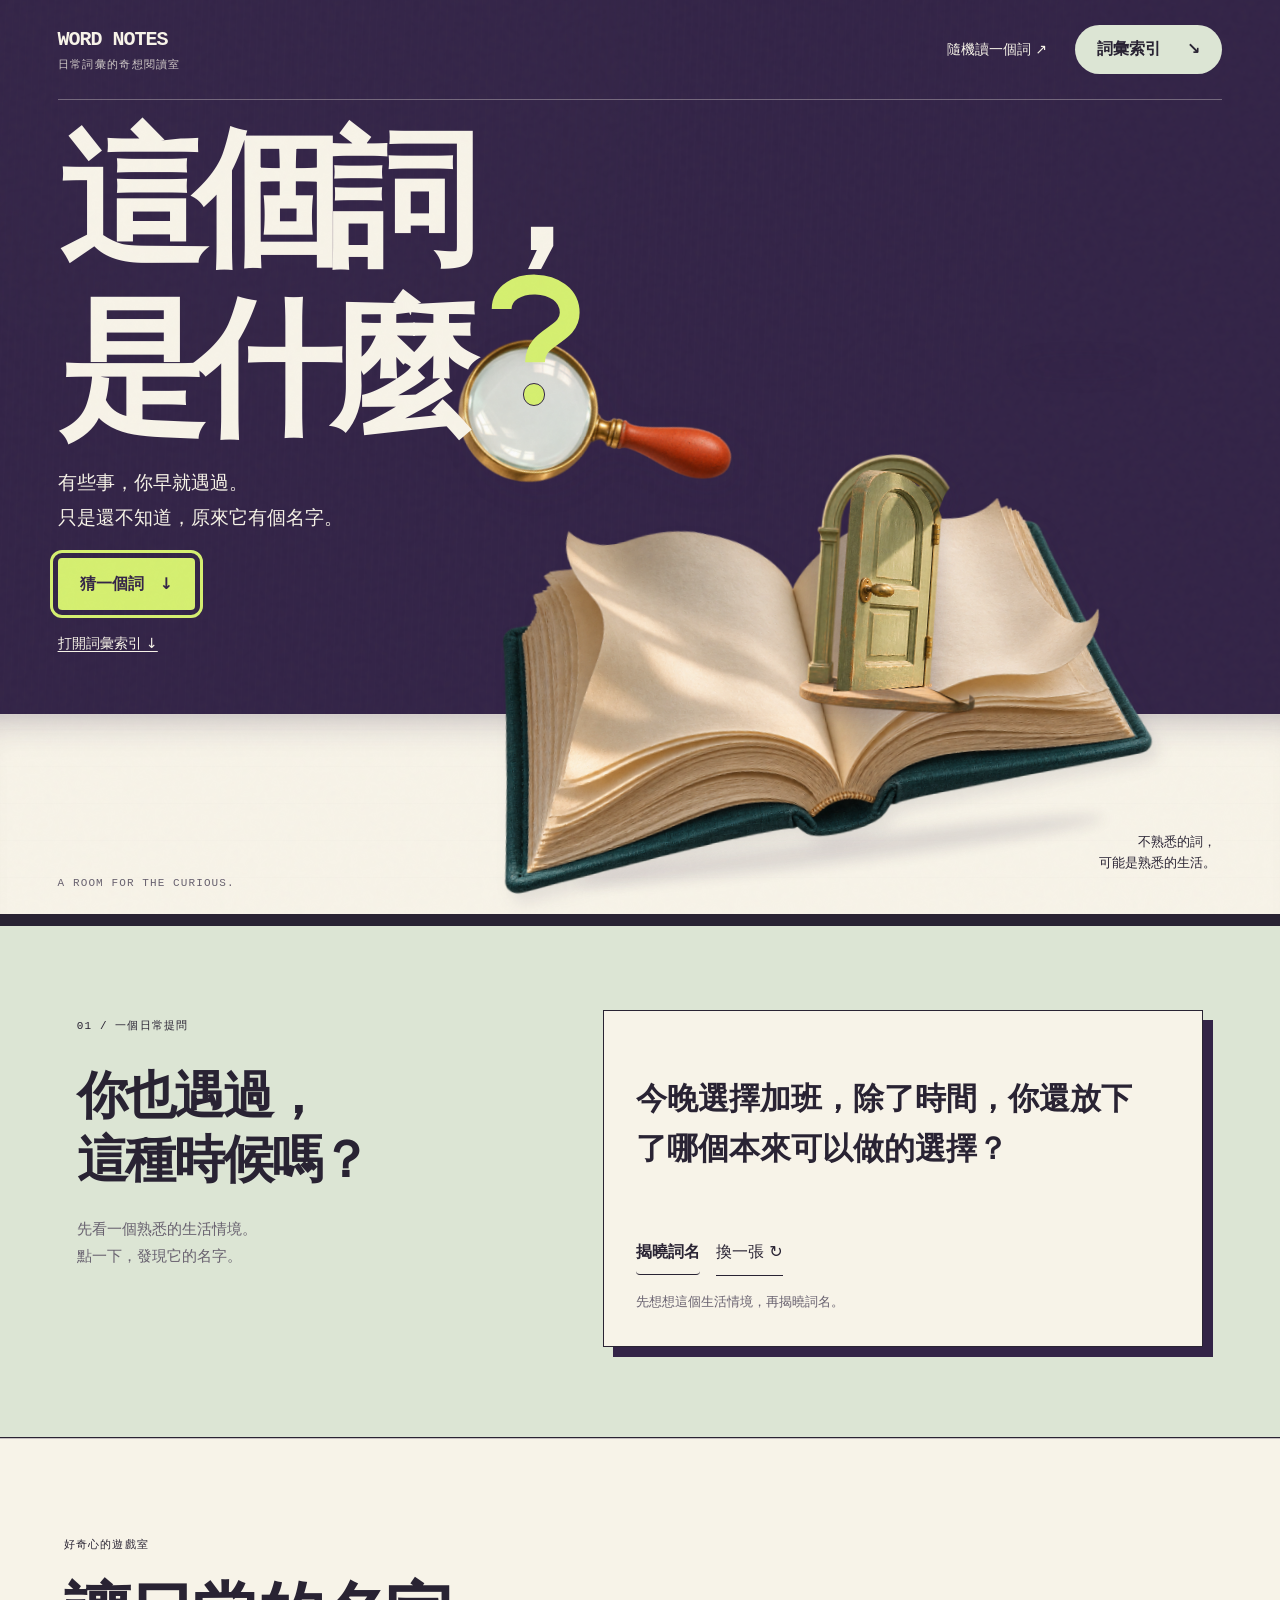
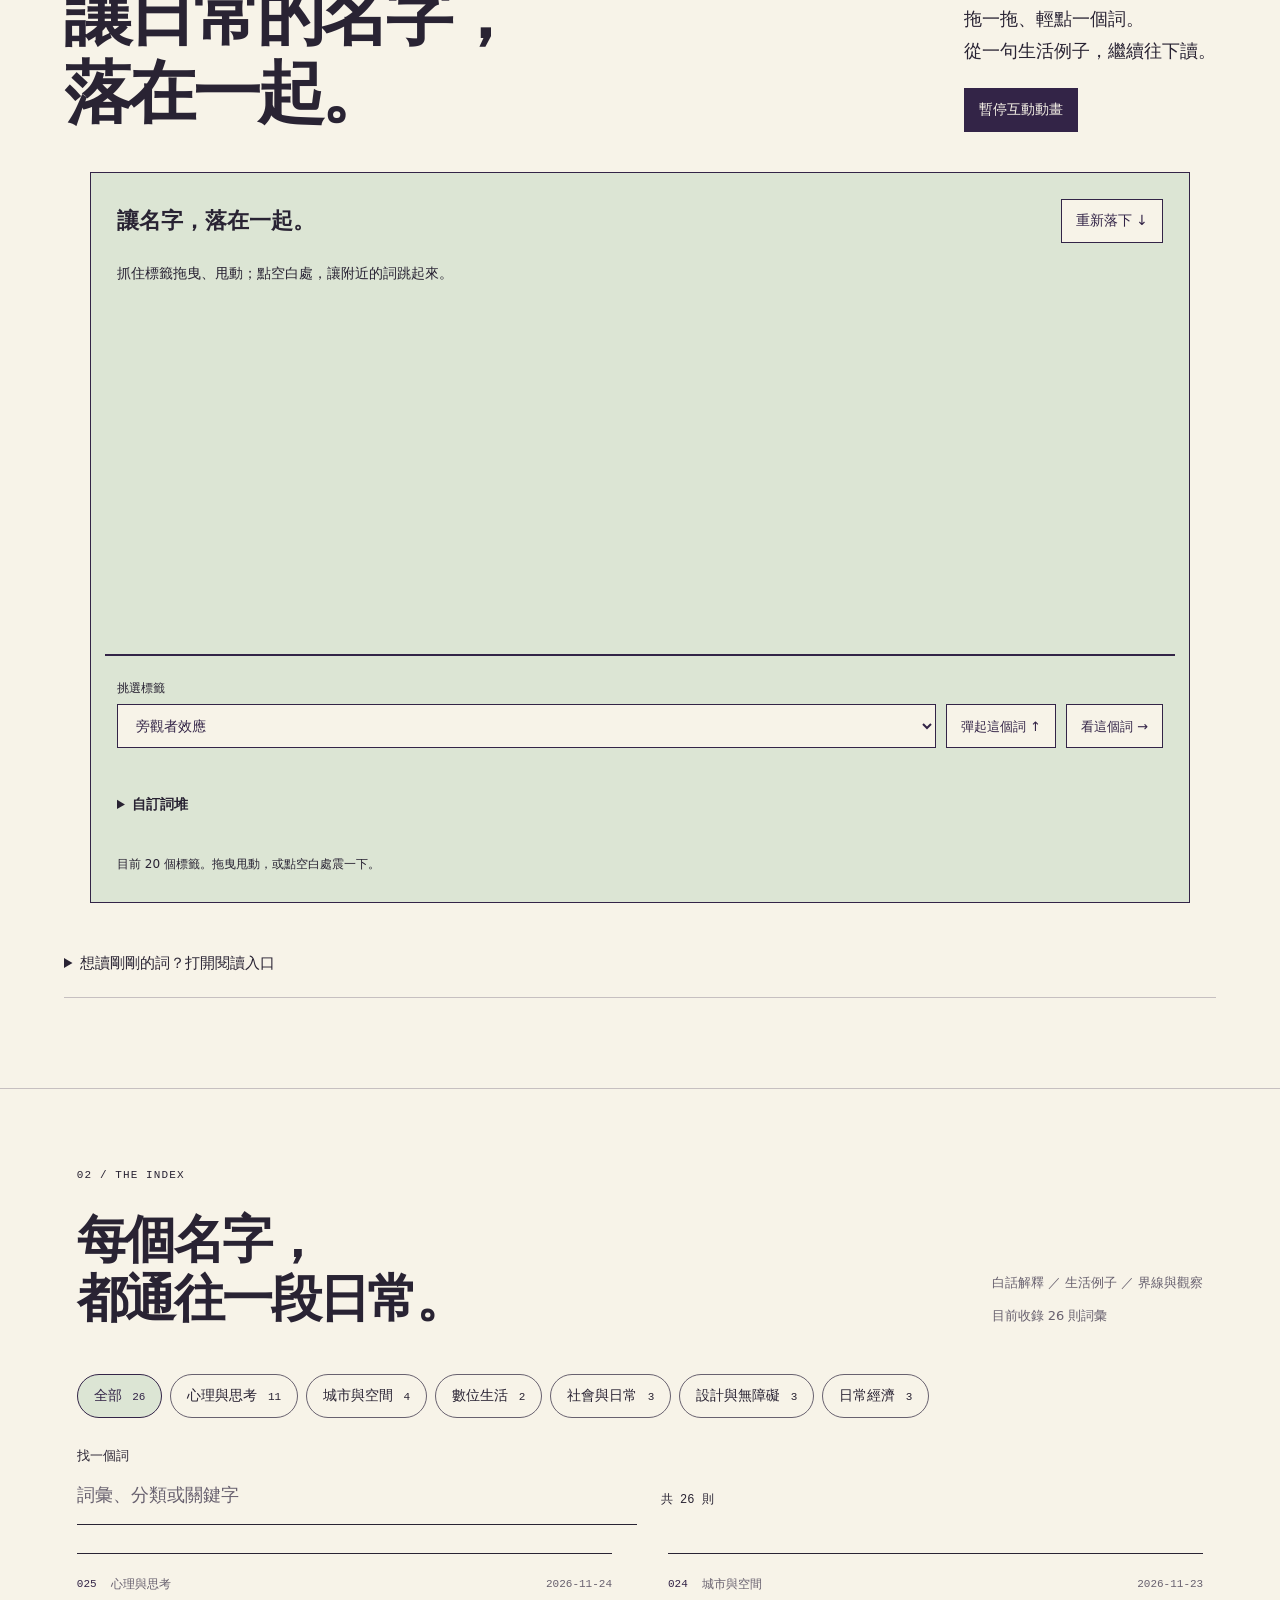
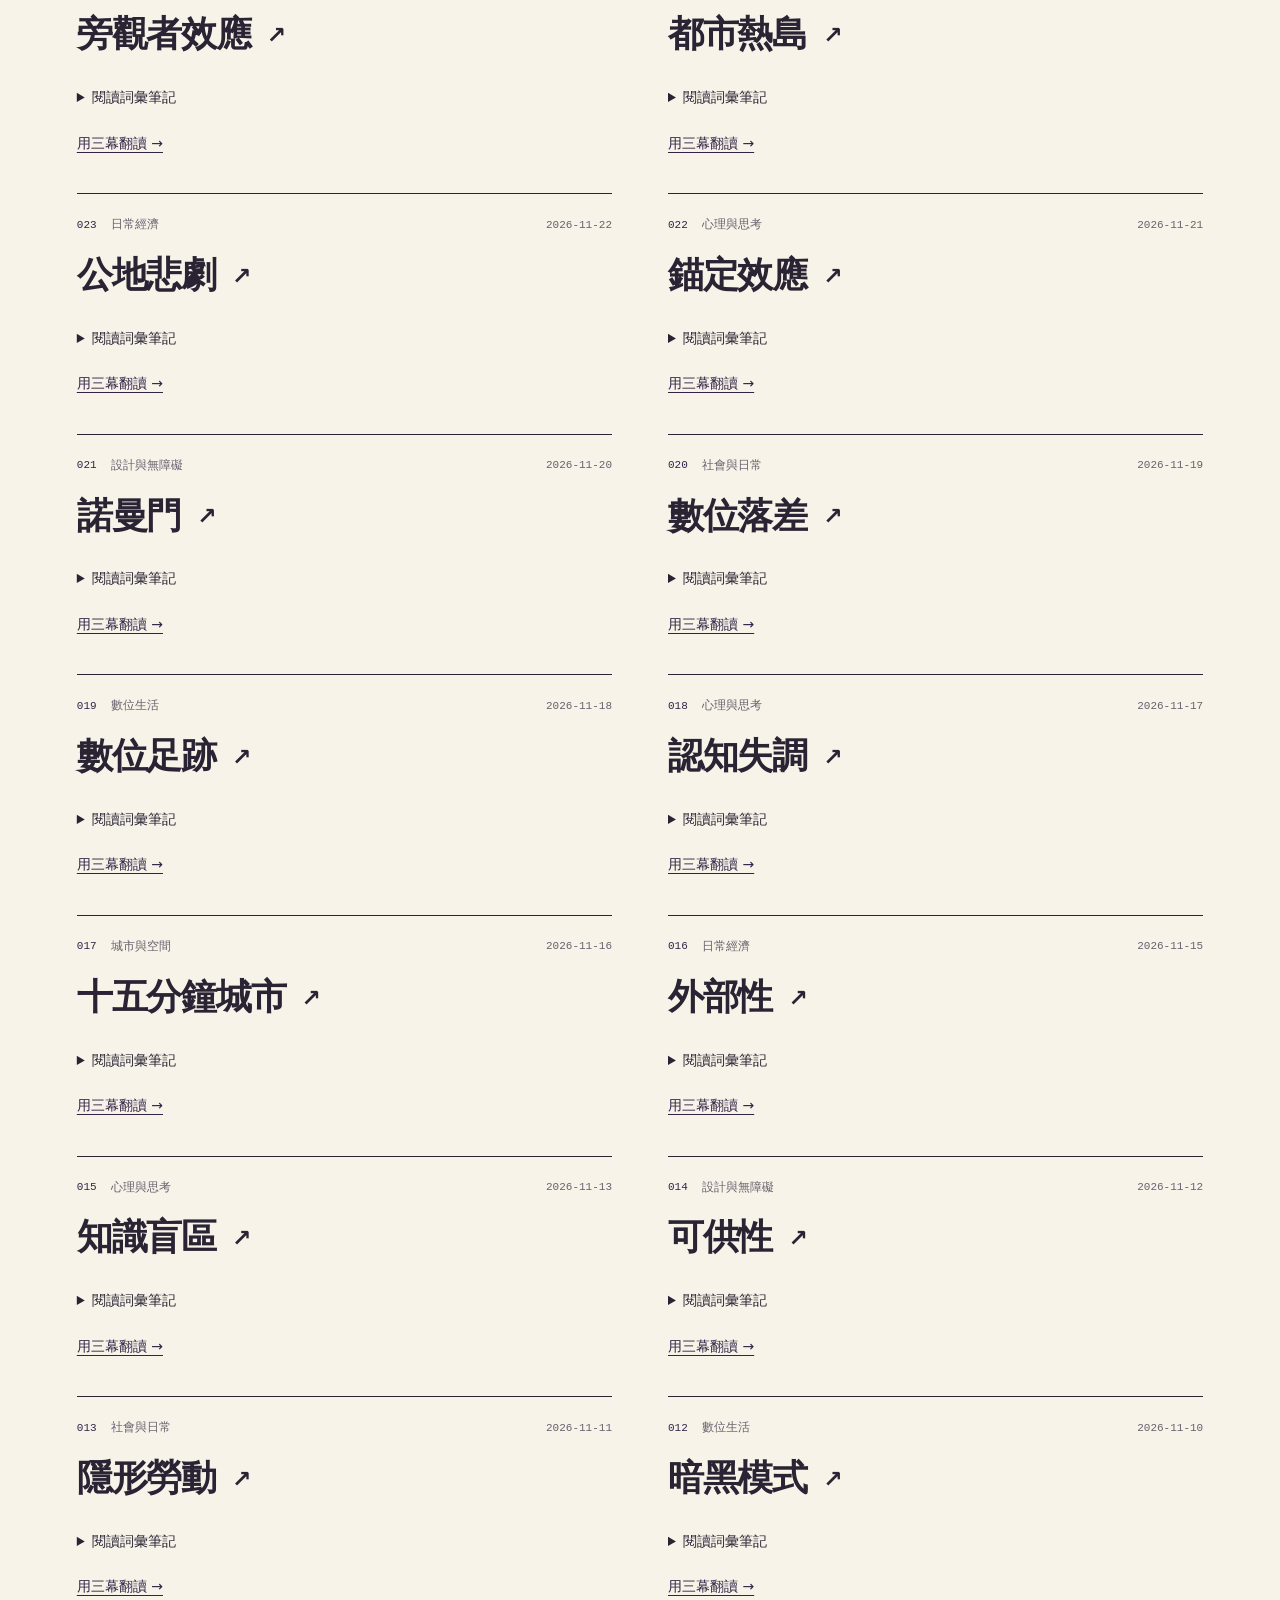
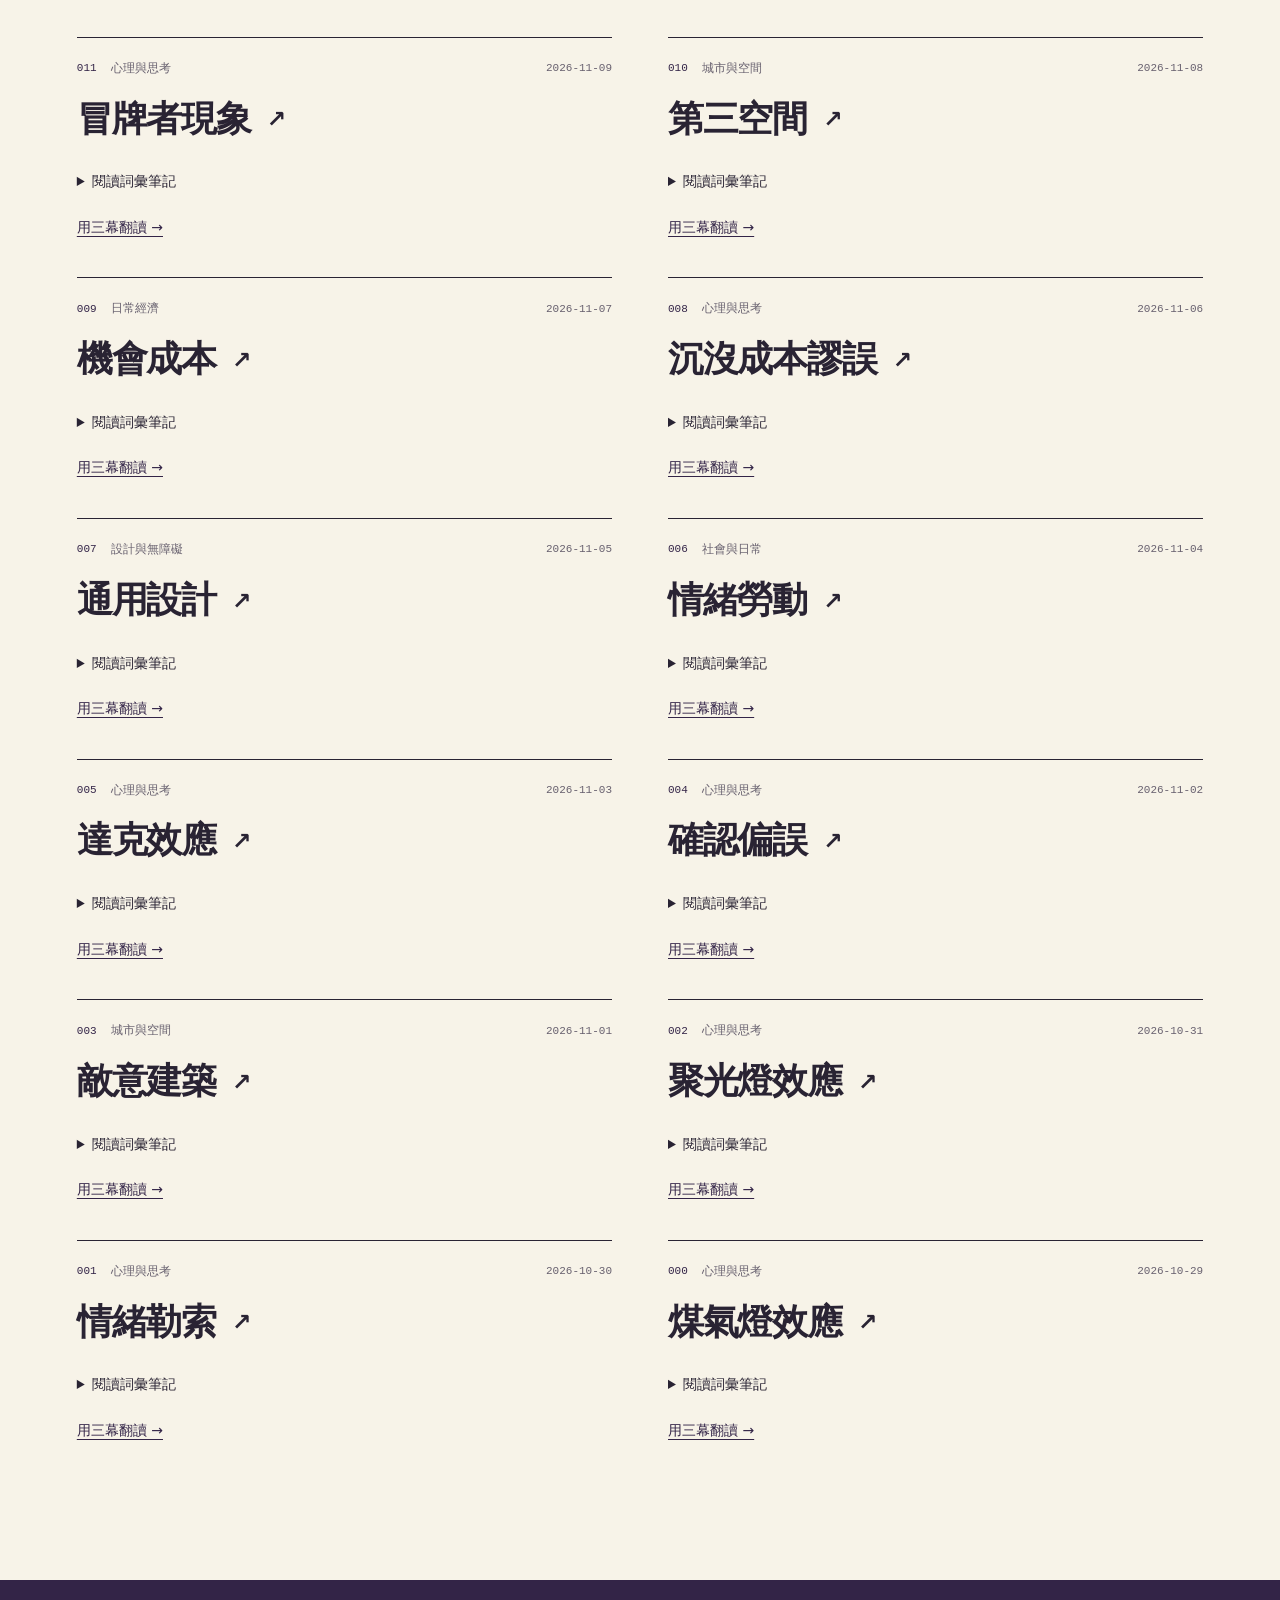
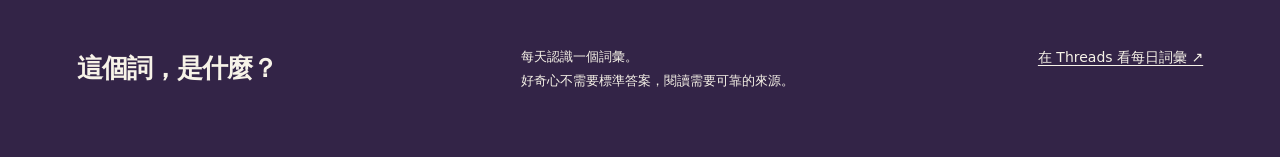
==== commit 290924ee: "Update published vocabulary archive" ====
--- a/index.html
+++ b/index.html
@@ -27,14 +27,14 @@
  <div class="room-props"><div aria-hidden="true" class="prop-wrap book-wrap" data-parallax="0.03"><div class="book-surface"><img class="prop book" src="./assets/reading-book-v2.png" alt="" width="1536" height="1024" fetchpriority="high"><svg class="turning-page" viewBox="0 0 1536 1024" aria-hidden="true"><defs><linearGradient id="page-light"><stop stop-color="#ac8255"/><stop offset=".18" stop-color="#e9d4b1"/><stop offset=".65" stop-color="#f7ead1"/><stop offset="1" stop-color="#d4b58b"/></linearGradient><filter id="paper-grain"><feTurbulence type="fractalNoise" baseFrequency=".65" numOctaves="2" stitchTiles="stitch"/><feColorMatrix type="saturate" values="0"/><feComposite in2="SourceGraphic" operator="in"/><feBlend in="SourceGraphic" mode="soft-light"/></filter></defs><path class="page-shadow"/><path class="page-sheet" fill="url(#page-light)"/><path class="page-edge" fill="none" stroke="#fff4df" stroke-width="3"/></svg></div></div><div aria-hidden="true" class="prop-wrap door-wrap" data-parallax="0.065"><div class="door-glow" aria-hidden="true"></div><svg class="prop door" viewBox="0 0 1312 1199" aria-hidden="true"><defs><clipPath id="door-frame-mask"><path d="M0 0H1312V1199H0Z M810 345Q830 160 925 135Q1005 125 1005 245V1104L810 1038Z" clip-rule="evenodd"/></clipPath><clipPath id="door-leaf-mask"><path d="M810 345Q830 160 925 135Q1005 125 1005 245V1104L810 1038Z"/></clipPath></defs><image href="./assets/reading-door-v2.png" width="1312" height="1199" clip-path="url(#door-frame-mask)"/><g class="door-leaf"><image href="./assets/reading-door-v2.png" width="1312" height="1199" clip-path="url(#door-leaf-mask)"/></g></svg></div><div class="prop-wrap lens-wrap" data-parallax="-0.04"><div class="lens-body"><button type="button" class="lens-trigger" aria-label="重播放大鏡探索"></button><span class="lens-message" aria-hidden="true">原來<br>有名字</span><img class="prop lens" src="./assets/reading-lens-v2.png" alt="" width="1536" height="1024"></div></div></div>
  <p class="story-caption">有些日常，<br>原來早就有名字。</p><div class="room-note" aria-hidden="true"><span>不熟悉的詞，</span><span>可能是熟悉的生活。</span></div>
 <div class="slip-inline-slot"></div></header>
-<aside class="word-slip" aria-label="從門內發現的生活情境"><button class="slip-dismiss" type="button" aria-label="收起詞彙紙卡">×</button><a id="slip-read" href="#recommendation"><span>今天的生活提問</span><strong id="slip-title">炎夏夜晚小霖騎車從近郊進入高樓林立的市中心，立刻感受到周圍空氣明顯變得滯悶發燙。</strong><span class="slip-cta">揭曉詞名 →</span></a></aside>
+<aside class="word-slip" aria-label="從門內發現的生活情境"><button class="slip-dismiss" type="button" aria-label="收起詞彙紙卡">×</button><a id="slip-read" href="#recommendation"><span>今天的生活提問</span><strong id="slip-title">在人潮擁擠的月台上，有位乘客突發身體不適倒地，周圍眾多候車民眾紛紛駐足觀望。</strong><span class="slip-cta">揭曉詞名 →</span></a></aside>
 <main>
  <section class="selection" id="recommendation" aria-labelledby="recommend-heading">
  <div class="selection-side"><span class="section-no">01 / 一個日常提問</span><h2 id="recommend-heading">你也遇過，<br>這種時候嗎？</h2><p>先看一個熟悉的生活情境。<br>點一下，發現它的名字。</p></div>
- <div class="home-recommendation" data-state="closed"><div class="discovery-front"><span class="guide-dock" aria-hidden="true"></span><h3 id="recommend-scenario">炎夏夜晚小霖騎車從近郊進入高樓林立的市中心，立刻感受到周圍空氣明顯變得滯悶發燙。</h3></div>
+ <div class="home-recommendation" data-state="closed"><div class="discovery-front"><span class="guide-dock" aria-hidden="true"></span><h3 id="recommend-scenario">在人潮擁擠的月台上，有位乘客突發身體不適倒地，周圍眾多候車民眾紛紛駐足觀望。</h3></div>
  <div class="recommend-content" id="recommend-answer" hidden inert><div class="recommend-meta"><span id="recommend-number"></span><span id="recommend-category"></span></div><h3 id="recommend-title" tabindex="-1"></h3><p id="recommend-text"></p><a class="primary" id="recommend-read" href="#recommendation">翻讀這個詞 →</a></div>
  <div class="recommend-actions"><button class="primary" id="recommend-reveal" type="button" aria-controls="recommend-answer" aria-expanded="false" hidden>揭曉詞名</button><div class="switch-control"><button id="recommend-another" type="button" hidden>換一張 ↻</button><span class="switch-dock" aria-hidden="true"></span></div></div><p id="discovery-status" class="discovery-status" role="status" aria-live="polite"></p>
- <noscript><details><summary>揭曉詞名</summary><h3>都市熱島</h3><p>走在建築密集的市中心，你是否常覺得入夜後依然悶熱難耐？這種核心市區溫度高於周邊郊區的溫差現象，究竟如何影響我們的生活？</p><a href="#term-024">翻讀這個詞 →</a></details></noscript></div></section>
+ <noscript><details><summary>揭曉詞名</summary><h3>旁觀者效應</h3><p>當身處突發緊急事件現場，周遭明明圍繞著許多人，為何大家反而容易停下動作而未伸出援手？這背後隱含著哪些值得探討的心理機制？</p><a href="#term-025">翻讀這個詞 →</a></details></noscript></div></section>
 
  <section class="motion-lab" id="word-motion-lab" aria-labelledby="lab-title">
   <div class="lab-heading"><div><span class="section-no">好奇心的遊戲室</span><h2 id="lab-title">讓日常的名字，<br>落在一起。</h2></div><div><p>拖一拖、輕點一個詞。<br>從一句生活例子，繼續往下讀。</p><button id="lab-pause" type="button" aria-pressed="false" hidden>暫停互動動畫</button></div></div>
@@ -46,10 +46,16 @@
   </div>
   <details class="tag-reading"><summary>想讀剛剛的詞？打開閱讀入口</summary><div id="tag-word-links"><a href="#word-index">前往完整詞彙索引 →</a></div><p>自訂標籤只是互動文字；已有收錄的詞才會提供閱讀連結。</p></details>
  </section>
- <section class="index-section" id="word-index" aria-labelledby="index-title"><div class="index-heading"><div><span class="section-no">02 / THE INDEX</span><h2 id="index-title">每個名字，<br>都通往一段日常。</h2></div><p>白話解釋 ／ 生活例子 ／ 界線與觀察<br><span>目前收錄 25 則詞彙</span></p></div>
- <div class="index-tools" hidden><div class="filters" role="group" aria-label="詞彙分類"><button type="button" data-filter="all" aria-pressed="true">全部 <span>25</span></button><button type="button" data-filter="psychology" aria-pressed="false">心理與思考 <span>10</span></button><button type="button" data-filter="urban" aria-pressed="false">城市與空間 <span>4</span></button><button type="button" data-filter="digital" aria-pressed="false">數位生活 <span>2</span></button><button type="button" data-filter="society" aria-pressed="false">社會與日常 <span>3</span></button><button type="button" data-filter="design" aria-pressed="false">設計與無障礙 <span>3</span></button><button type="button" data-filter="everyday" aria-pressed="false">日常經濟 <span>3</span></button></div><div class="search-row"><label for="search">找一個詞<input id="search" type="search" placeholder="詞彙、分類或關鍵字" autocomplete="off"></label><p id="count" role="status" aria-live="polite">共 25 則</p></div></div>
+ <section class="index-section" id="word-index" aria-labelledby="index-title"><div class="index-heading"><div><span class="section-no">02 / THE INDEX</span><h2 id="index-title">每個名字，<br>都通往一段日常。</h2></div><p>白話解釋 ／ 生活例子 ／ 界線與觀察<br><span>目前收錄 26 則詞彙</span></p></div>
+ <div class="index-tools" hidden><div class="filters" role="group" aria-label="詞彙分類"><button type="button" data-filter="all" aria-pressed="true">全部 <span>26</span></button><button type="button" data-filter="psychology" aria-pressed="false">心理與思考 <span>11</span></button><button type="button" data-filter="urban" aria-pressed="false">城市與空間 <span>4</span></button><button type="button" data-filter="digital" aria-pressed="false">數位生活 <span>2</span></button><button type="button" data-filter="society" aria-pressed="false">社會與日常 <span>3</span></button><button type="button" data-filter="design" aria-pressed="false">設計與無障礙 <span>3</span></button><button type="button" data-filter="everyday" aria-pressed="false">日常經濟 <span>3</span></button></div><div class="search-row"><label for="search">找一個詞<input id="search" type="search" placeholder="詞彙、分類或關鍵字" autocomplete="off"></label><p id="count" role="status" aria-live="polite">共 26 則</p></div></div>
  <noscript><p>所有詞彙都在下方，點「閱讀詞彙筆記」即可閱讀。也可用瀏覽器的尋找功能。</p></noscript>
- <div id="archive"><article id="term-024" data-category="urban" data-recommendation-summary="走在建築密集的市中心，你是否常覺得入夜後依然悶熱難耐？這種核心市區溫度高於周邊郊區的溫差現象，究竟如何影響我們的生活？" data-scenario="炎夏夜晚小霖騎車從近郊進入高樓林立的市中心，立刻感受到周圍空氣明顯變得滯悶發燙。">
+ <div id="archive"><article id="term-025" data-category="psychology" data-recommendation-summary="當身處突發緊急事件現場，周遭明明圍繞著許多人，為何大家反而容易停下動作而未伸出援手？這背後隱含著哪些值得探討的心理機制？" data-scenario="在人潮擁擠的月台上，有位乘客突發身體不適倒地，周圍眾多候車民眾紛紛駐足觀望。">
+<div class="meta"><span class="term-number">025</span><span class="term-category">心理與思考</span><time datetime="2026-11-24">2026-11-24</time></div>
+<h2><a href="#term-025">旁觀者效應</a></h2>
+<details><summary>閱讀詞彙筆記</summary><section><h3>白話解釋</h3><p>旁觀者效應是指在突發緊急狀況下，當現場有其他人在場時，人們反而未能提供必要協助的心理現象。</p><p>相關研究最初源於旁觀者在緊急狀況下未能施援的廣泛報導事件，探討抑制救助的人際與心理歷程。</p></section><section><h3>生活例子</h3><p>自編示意：在人潮擁擠的月台上，有位乘客突發身體不適倒地，周圍眾多候車民眾紛紛駐足觀望。</p><p>此情境中，大家看見他人沒反應而誤認無需協助，或是因責任分散而未上前，正與該詞彙密切相關。</p></section><section><h3>界線與觀察</h3><p>容易混淆的界線在於，此詞指緊急時因他人在場而未施援的心理歷程，不同於生醫抗體藥物複合體擴散殺傷的同名效應。</p><p>日常可觀察身處突發事件時，自己是否因他人未動作而誤判不需協助，藉此反思這段心理歷程。</p></section>
+<section><h3>資料來源</h3><ul><li><a href="https://dictionary.apa.org/bystander-effect">bystander effect – APA Dictionary of Psychology</a></li><li><a href="https://pubmed.ncbi.nlm.nih.gov/43062597/">In Vitro Evaluation of the Bystander Effect of Antibody-Drug Conjugates.</a></li></ul><a href="https://www.threads.com/@tooooodayistheday/post/DgIBJ56HeC_">查看 Threads 原文 ↗</a></section></details>
+</article>
+<article id="term-024" data-category="urban" data-recommendation-summary="走在建築密集的市中心，你是否常覺得入夜後依然悶熱難耐？這種核心市區溫度高於周邊郊區的溫差現象，究竟如何影響我們的生活？" data-scenario="炎夏夜晚小霖騎車從近郊進入高樓林立的市中心，立刻感受到周圍空氣明顯變得滯悶發燙。">
 <div class="meta"><span class="term-number">024</span><span class="term-category">城市與空間</span><time datetime="2026-11-23">2026-11-23</time></div>
 <h2><a href="#term-024">都市熱島</a></h2>
 <details><summary>閱讀詞彙筆記</summary><section><h3>白話解釋</h3><p>都市熱島是指因高密度都市化發展，導致市中心地表與氣溫明顯高於周圍郊區的局部增溫現象。</p><p>文獻指出氣候暖化與都市密集化加劇了此效應，市中心氣溫甚至可比周邊郊區高出攝氏二到八度。</p></section><section><h3>生活例子</h3><p>自編示意：炎夏夜晚小霖騎車從近郊進入高樓林立的市中心，立刻感受到周圍空氣明顯變得滯悶發燙。</p><p>情境中市區高於郊區的明顯溫差，正對應了文獻測量市中心地表溫度高於周邊近郊的熱島核心特徵。</p></section><section><h3>界線與觀察</h3><p>都市熱島常被誤以為單靠小規模工程綠化就能輕易解決，但研究指出其降溫效果多偏向局部且受限制。</p><p>日常漫步時不妨對比大面積植被與純水泥街區的體感溫差，思考都市擴建與環境降溫間的規劃平衡。</p></section>
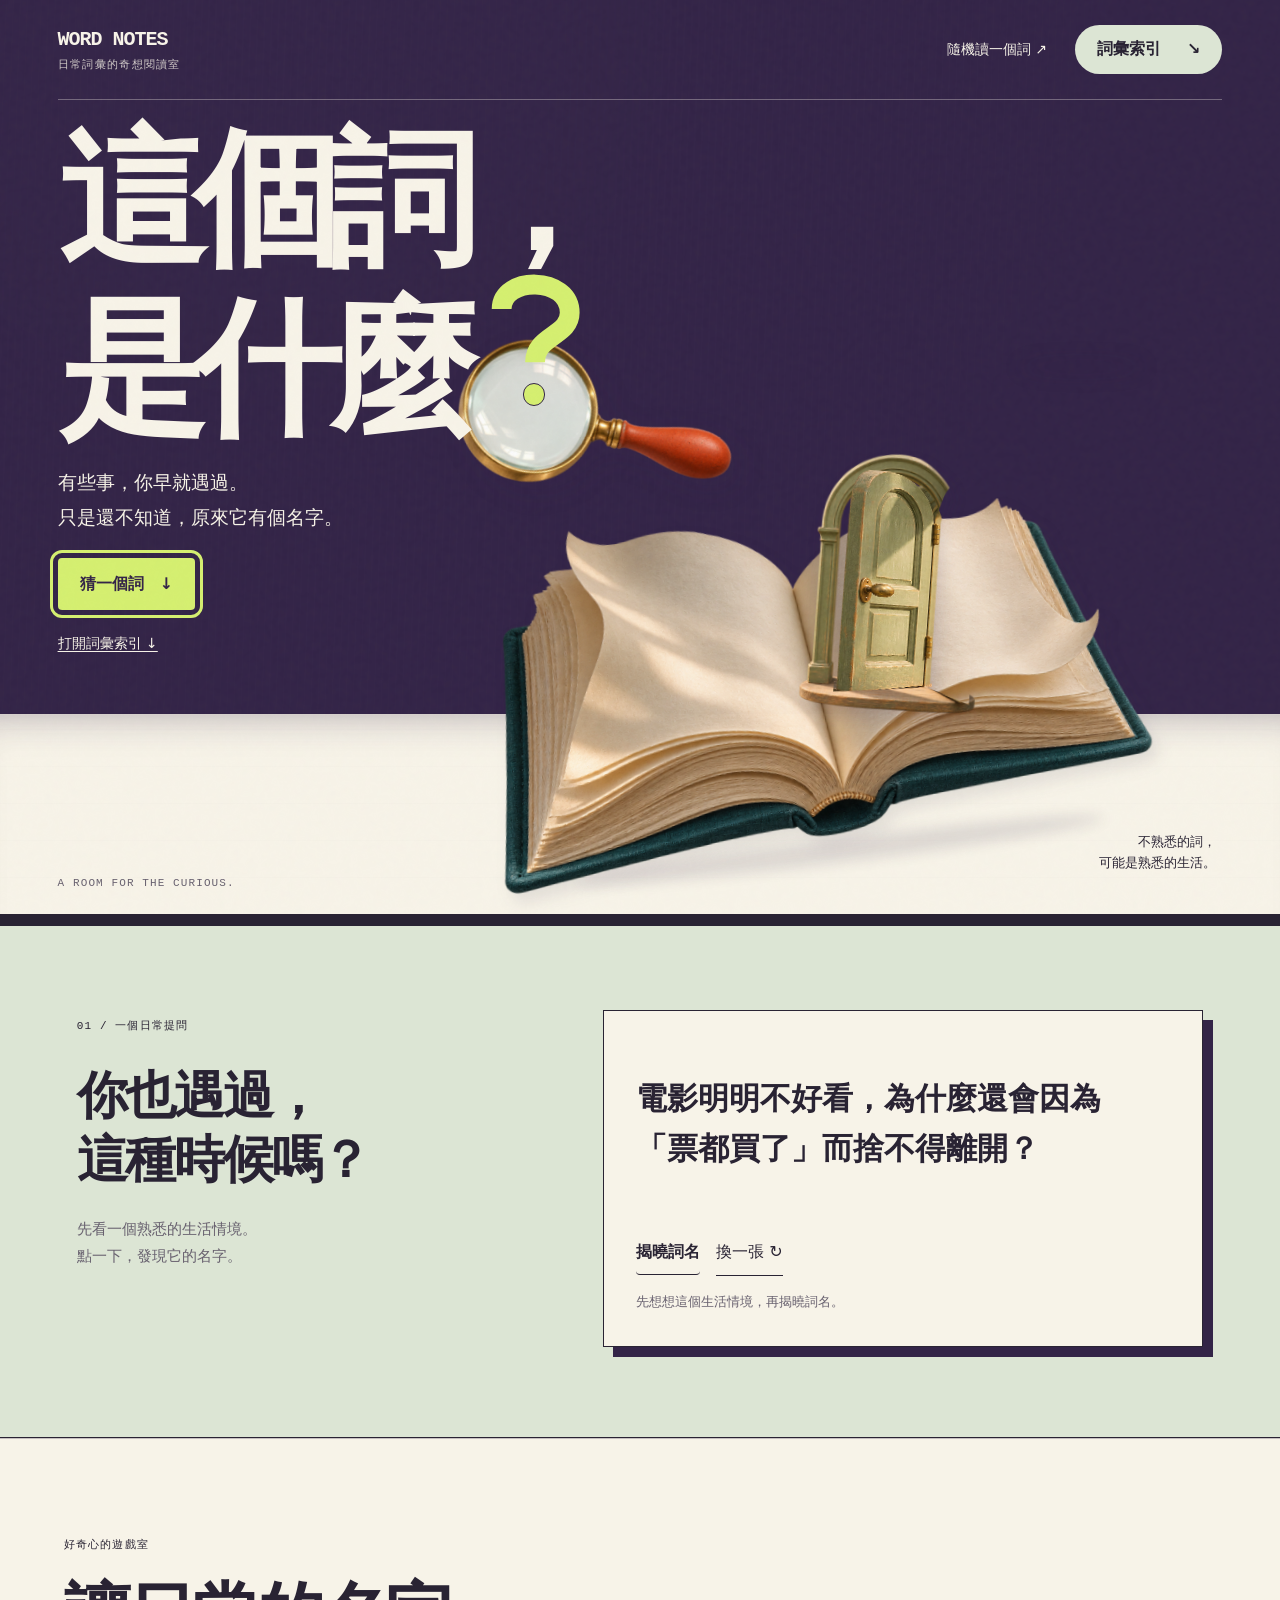
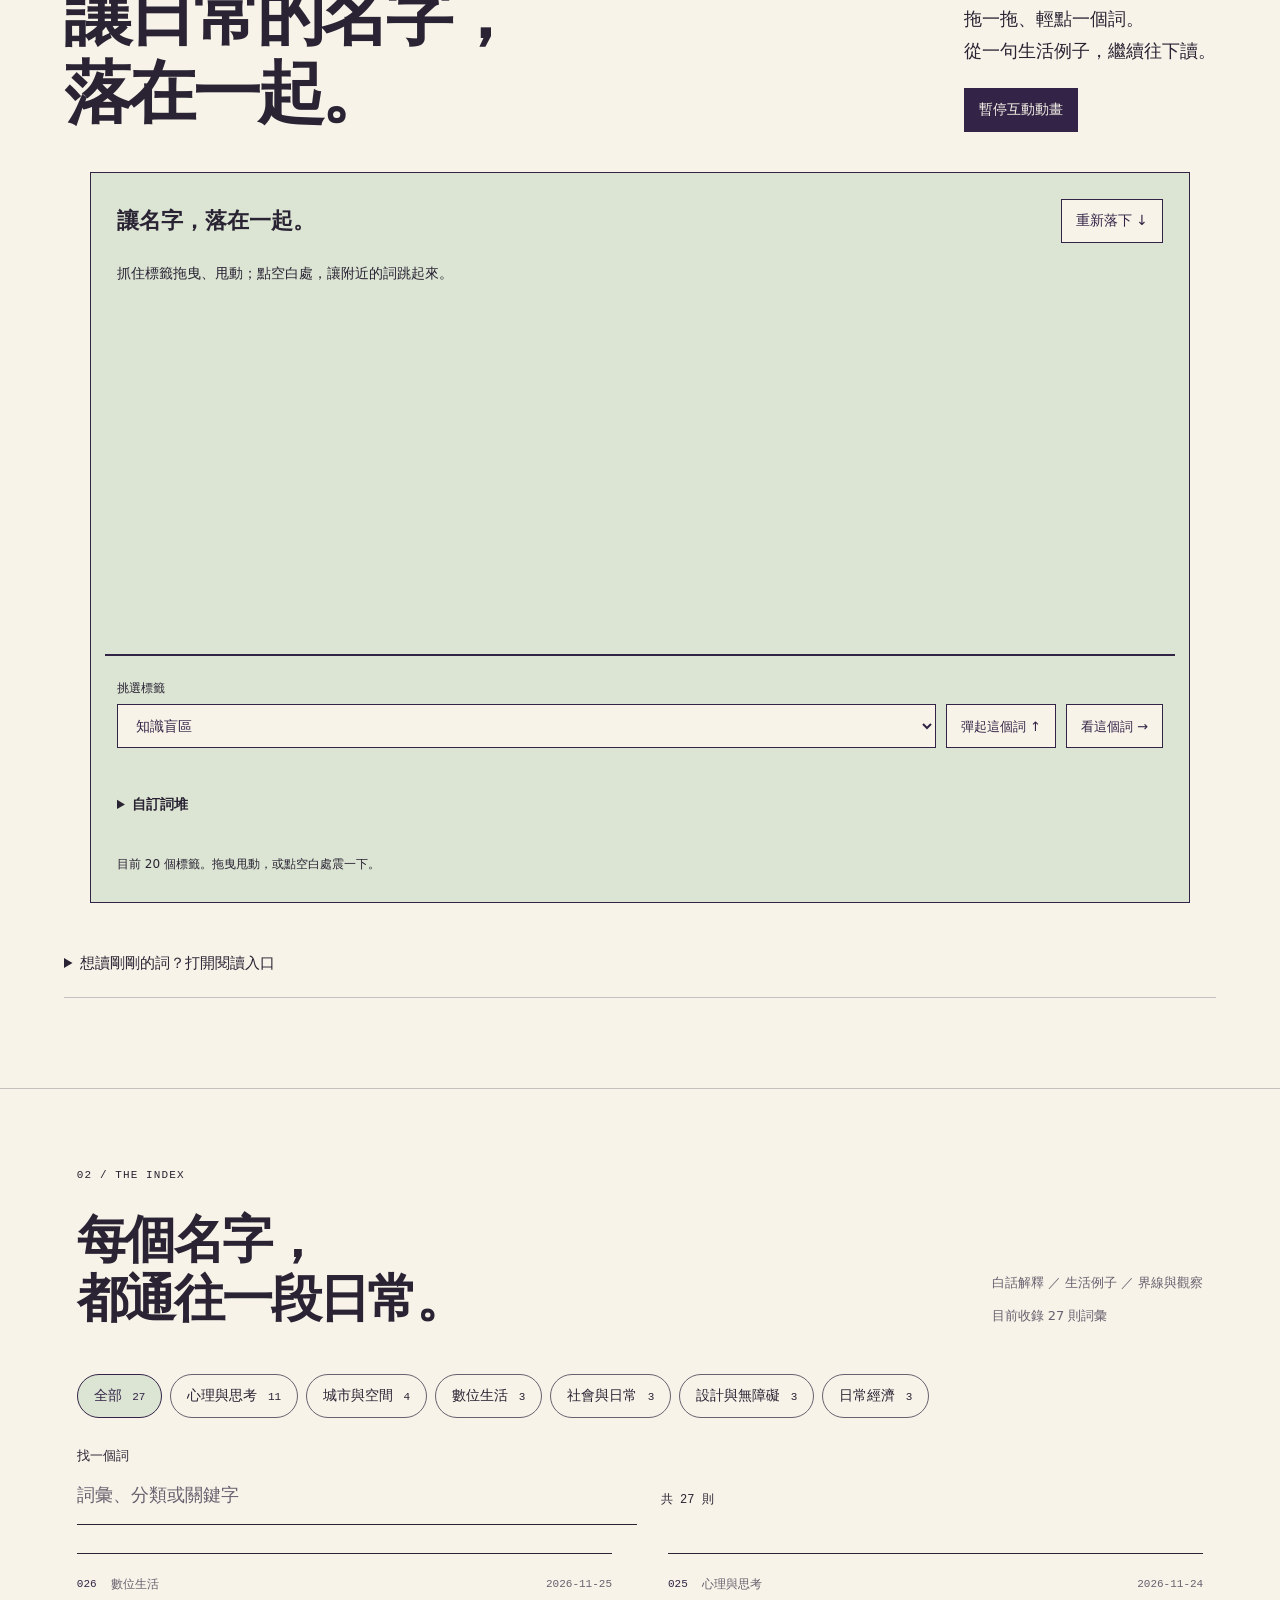
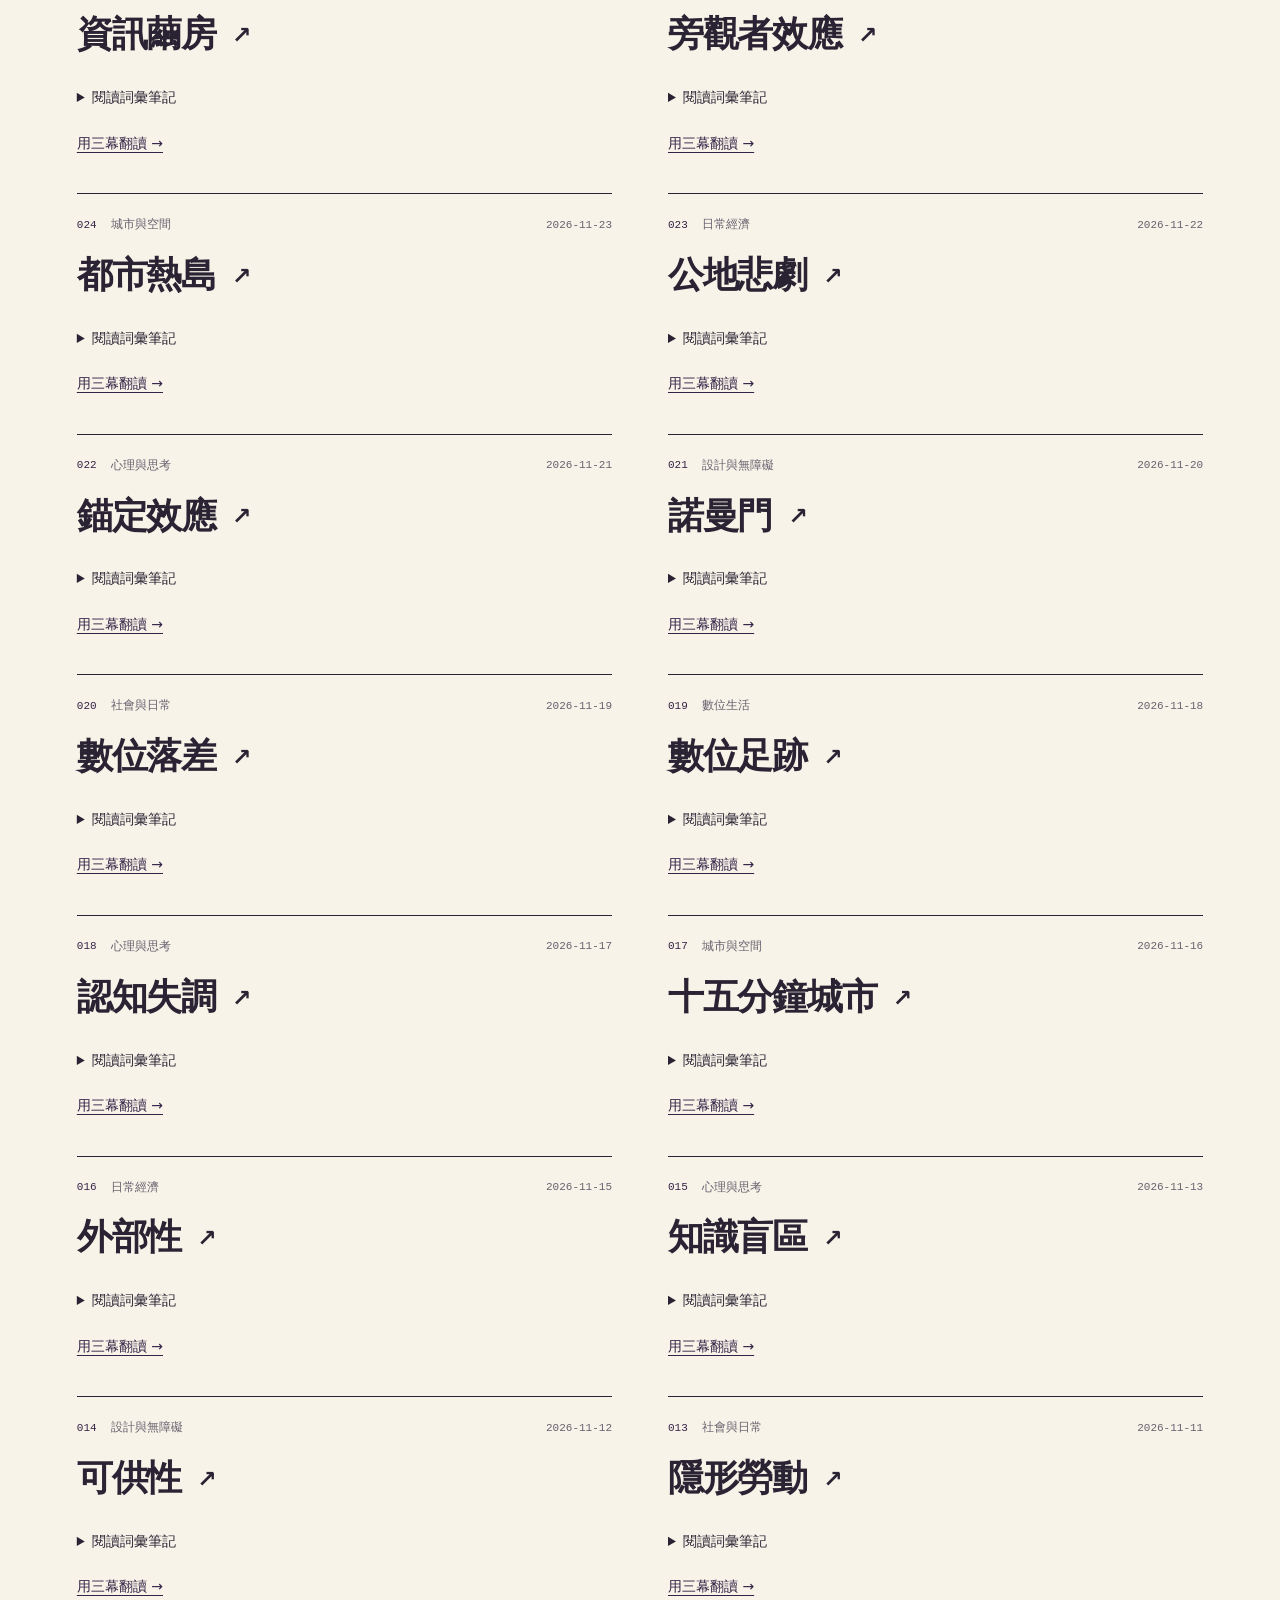
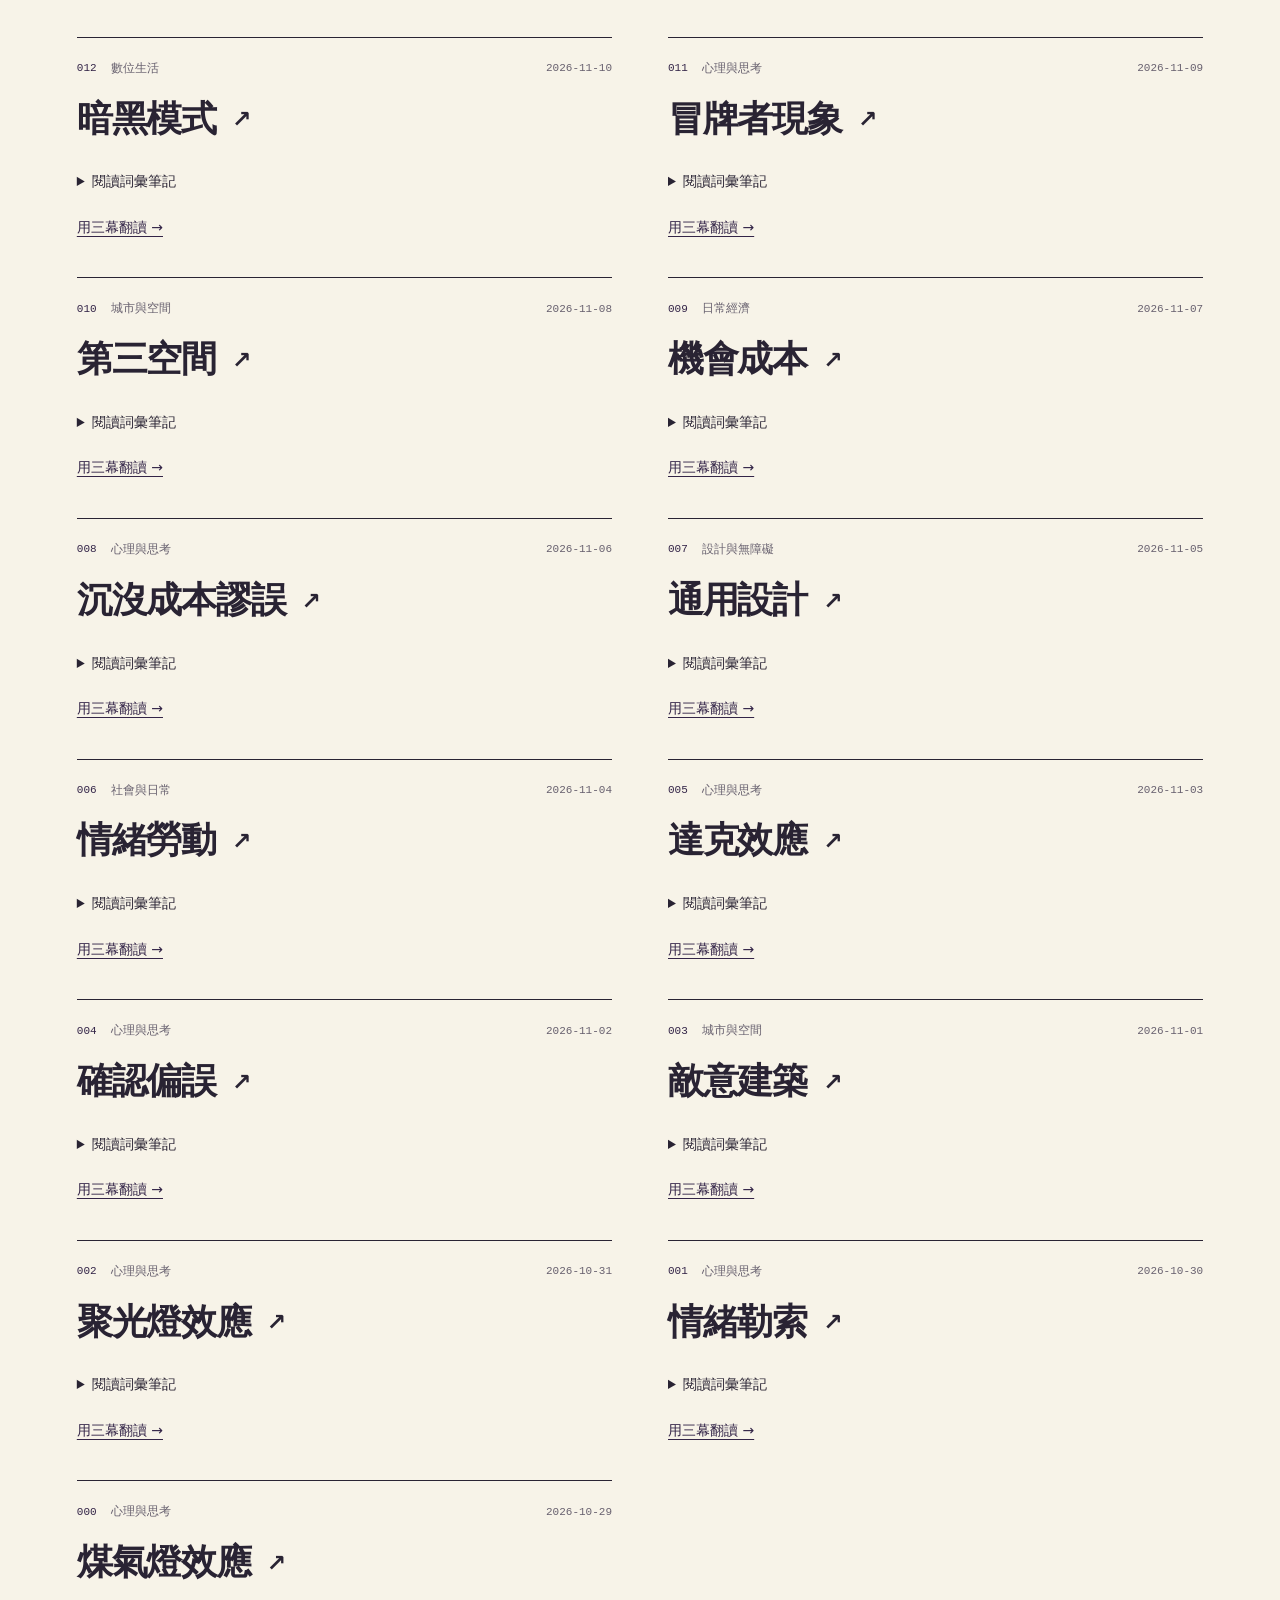
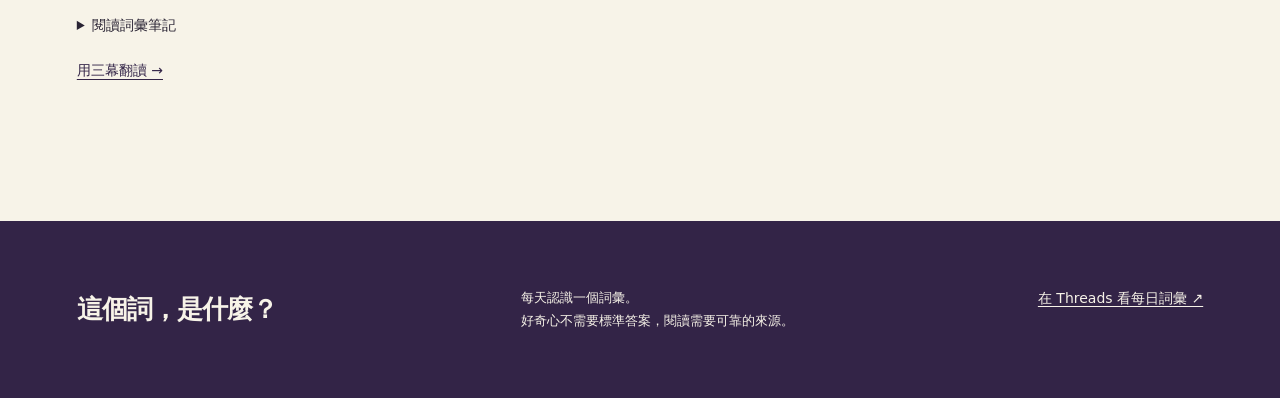
==== commit 5ce7a4e1: "Update published vocabulary archive" ====
--- a/index.html
+++ b/index.html
@@ -27,14 +27,14 @@
  <div class="room-props"><div aria-hidden="true" class="prop-wrap book-wrap" data-parallax="0.03"><div class="book-surface"><img class="prop book" src="./assets/reading-book-v2.png" alt="" width="1536" height="1024" fetchpriority="high"><svg class="turning-page" viewBox="0 0 1536 1024" aria-hidden="true"><defs><linearGradient id="page-light"><stop stop-color="#ac8255"/><stop offset=".18" stop-color="#e9d4b1"/><stop offset=".65" stop-color="#f7ead1"/><stop offset="1" stop-color="#d4b58b"/></linearGradient><filter id="paper-grain"><feTurbulence type="fractalNoise" baseFrequency=".65" numOctaves="2" stitchTiles="stitch"/><feColorMatrix type="saturate" values="0"/><feComposite in2="SourceGraphic" operator="in"/><feBlend in="SourceGraphic" mode="soft-light"/></filter></defs><path class="page-shadow"/><path class="page-sheet" fill="url(#page-light)"/><path class="page-edge" fill="none" stroke="#fff4df" stroke-width="3"/></svg></div></div><div aria-hidden="true" class="prop-wrap door-wrap" data-parallax="0.065"><div class="door-glow" aria-hidden="true"></div><svg class="prop door" viewBox="0 0 1312 1199" aria-hidden="true"><defs><clipPath id="door-frame-mask"><path d="M0 0H1312V1199H0Z M810 345Q830 160 925 135Q1005 125 1005 245V1104L810 1038Z" clip-rule="evenodd"/></clipPath><clipPath id="door-leaf-mask"><path d="M810 345Q830 160 925 135Q1005 125 1005 245V1104L810 1038Z"/></clipPath></defs><image href="./assets/reading-door-v2.png" width="1312" height="1199" clip-path="url(#door-frame-mask)"/><g class="door-leaf"><image href="./assets/reading-door-v2.png" width="1312" height="1199" clip-path="url(#door-leaf-mask)"/></g></svg></div><div class="prop-wrap lens-wrap" data-parallax="-0.04"><div class="lens-body"><button type="button" class="lens-trigger" aria-label="重播放大鏡探索"></button><span class="lens-message" aria-hidden="true">原來<br>有名字</span><img class="prop lens" src="./assets/reading-lens-v2.png" alt="" width="1536" height="1024"></div></div></div>
  <p class="story-caption">有些日常，<br>原來早就有名字。</p><div class="room-note" aria-hidden="true"><span>不熟悉的詞，</span><span>可能是熟悉的生活。</span></div>
 <div class="slip-inline-slot"></div></header>
-<aside class="word-slip" aria-label="從門內發現的生活情境"><button class="slip-dismiss" type="button" aria-label="收起詞彙紙卡">×</button><a id="slip-read" href="#recommendation"><span>今天的生活提問</span><strong id="slip-title">在人潮擁擠的月台上，有位乘客突發身體不適倒地，周圍眾多候車民眾紛紛駐足觀望。</strong><span class="slip-cta">揭曉詞名 →</span></a></aside>
+<aside class="word-slip" aria-label="從門內發現的生活情境"><button class="slip-dismiss" type="button" aria-label="收起詞彙紙卡">×</button><a id="slip-read" href="#recommendation"><span>今天的生活提問</span><strong id="slip-title">小明在音樂串流軟體連續聽了幾首特定樂團的歌曲後，首頁推薦開始頻繁出現相似風格的新歌（自編示意）。</strong><span class="slip-cta">揭曉詞名 →</span></a></aside>
 <main>
  <section class="selection" id="recommendation" aria-labelledby="recommend-heading">
  <div class="selection-side"><span class="section-no">01 / 一個日常提問</span><h2 id="recommend-heading">你也遇過，<br>這種時候嗎？</h2><p>先看一個熟悉的生活情境。<br>點一下，發現它的名字。</p></div>
- <div class="home-recommendation" data-state="closed"><div class="discovery-front"><span class="guide-dock" aria-hidden="true"></span><h3 id="recommend-scenario">在人潮擁擠的月台上，有位乘客突發身體不適倒地，周圍眾多候車民眾紛紛駐足觀望。</h3></div>
+ <div class="home-recommendation" data-state="closed"><div class="discovery-front"><span class="guide-dock" aria-hidden="true"></span><h3 id="recommend-scenario">小明在音樂串流軟體連續聽了幾首特定樂團的歌曲後，首頁推薦開始頻繁出現相似風格的新歌（自編示意）。</h3></div>
  <div class="recommend-content" id="recommend-answer" hidden inert><div class="recommend-meta"><span id="recommend-number"></span><span id="recommend-category"></span></div><h3 id="recommend-title" tabindex="-1"></h3><p id="recommend-text"></p><a class="primary" id="recommend-read" href="#recommendation">翻讀這個詞 →</a></div>
  <div class="recommend-actions"><button class="primary" id="recommend-reveal" type="button" aria-controls="recommend-answer" aria-expanded="false" hidden>揭曉詞名</button><div class="switch-control"><button id="recommend-another" type="button" hidden>換一張 ↻</button><span class="switch-dock" aria-hidden="true"></span></div></div><p id="discovery-status" class="discovery-status" role="status" aria-live="polite"></p>
- <noscript><details><summary>揭曉詞名</summary><h3>旁觀者效應</h3><p>當身處突發緊急事件現場，周遭明明圍繞著許多人，為何大家反而容易停下動作而未伸出援手？這背後隱含著哪些值得探討的心理機制？</p><a href="#term-025">翻讀這個詞 →</a></details></noscript></div></section>
+ <noscript><details><summary>揭曉詞名</summary><h3>資訊繭房</h3><p>滑串流影音或音樂平台時，推薦清單總是越看越相似嗎？演算法到底會把我們困在同溫層，還是其實能帶來意想不到的新探索？這背後的機制值得深入檢視。</p><a href="#term-026">翻讀這個詞 →</a></details></noscript></div></section>
 
  <section class="motion-lab" id="word-motion-lab" aria-labelledby="lab-title">
   <div class="lab-heading"><div><span class="section-no">好奇心的遊戲室</span><h2 id="lab-title">讓日常的名字，<br>落在一起。</h2></div><div><p>拖一拖、輕點一個詞。<br>從一句生活例子，繼續往下讀。</p><button id="lab-pause" type="button" aria-pressed="false" hidden>暫停互動動畫</button></div></div>
@@ -46,10 +46,16 @@
   </div>
   <details class="tag-reading"><summary>想讀剛剛的詞？打開閱讀入口</summary><div id="tag-word-links"><a href="#word-index">前往完整詞彙索引 →</a></div><p>自訂標籤只是互動文字；已有收錄的詞才會提供閱讀連結。</p></details>
  </section>
- <section class="index-section" id="word-index" aria-labelledby="index-title"><div class="index-heading"><div><span class="section-no">02 / THE INDEX</span><h2 id="index-title">每個名字，<br>都通往一段日常。</h2></div><p>白話解釋 ／ 生活例子 ／ 界線與觀察<br><span>目前收錄 26 則詞彙</span></p></div>
- <div class="index-tools" hidden><div class="filters" role="group" aria-label="詞彙分類"><button type="button" data-filter="all" aria-pressed="true">全部 <span>26</span></button><button type="button" data-filter="psychology" aria-pressed="false">心理與思考 <span>11</span></button><button type="button" data-filter="urban" aria-pressed="false">城市與空間 <span>4</span></button><button type="button" data-filter="digital" aria-pressed="false">數位生活 <span>2</span></button><button type="button" data-filter="society" aria-pressed="false">社會與日常 <span>3</span></button><button type="button" data-filter="design" aria-pressed="false">設計與無障礙 <span>3</span></button><button type="button" data-filter="everyday" aria-pressed="false">日常經濟 <span>3</span></button></div><div class="search-row"><label for="search">找一個詞<input id="search" type="search" placeholder="詞彙、分類或關鍵字" autocomplete="off"></label><p id="count" role="status" aria-live="polite">共 26 則</p></div></div>
+ <section class="index-section" id="word-index" aria-labelledby="index-title"><div class="index-heading"><div><span class="section-no">02 / THE INDEX</span><h2 id="index-title">每個名字，<br>都通往一段日常。</h2></div><p>白話解釋 ／ 生活例子 ／ 界線與觀察<br><span>目前收錄 27 則詞彙</span></p></div>
+ <div class="index-tools" hidden><div class="filters" role="group" aria-label="詞彙分類"><button type="button" data-filter="all" aria-pressed="true">全部 <span>27</span></button><button type="button" data-filter="psychology" aria-pressed="false">心理與思考 <span>11</span></button><button type="button" data-filter="urban" aria-pressed="false">城市與空間 <span>4</span></button><button type="button" data-filter="digital" aria-pressed="false">數位生活 <span>3</span></button><button type="button" data-filter="society" aria-pressed="false">社會與日常 <span>3</span></button><button type="button" data-filter="design" aria-pressed="false">設計與無障礙 <span>3</span></button><button type="button" data-filter="everyday" aria-pressed="false">日常經濟 <span>3</span></button></div><div class="search-row"><label for="search">找一個詞<input id="search" type="search" placeholder="詞彙、分類或關鍵字" autocomplete="off"></label><p id="count" role="status" aria-live="polite">共 27 則</p></div></div>
  <noscript><p>所有詞彙都在下方，點「閱讀詞彙筆記」即可閱讀。也可用瀏覽器的尋找功能。</p></noscript>
- <div id="archive"><article id="term-025" data-category="psychology" data-recommendation-summary="當身處突發緊急事件現場，周遭明明圍繞著許多人，為何大家反而容易停下動作而未伸出援手？這背後隱含著哪些值得探討的心理機制？" data-scenario="在人潮擁擠的月台上，有位乘客突發身體不適倒地，周圍眾多候車民眾紛紛駐足觀望。">
+ <div id="archive"><article id="term-026" data-category="digital" data-recommendation-summary="滑串流影音或音樂平台時，推薦清單總是越看越相似嗎？演算法到底會把我們困在同溫層，還是其實能帶來意想不到的新探索？這背後的機制值得深入檢視。" data-scenario="小明在音樂串流軟體連續聽了幾首特定樂團的歌曲後，首頁推薦開始頻繁出現相似風格的新歌（自編示意）。">
+<div class="meta"><span class="term-number">026</span><span class="term-category">數位生活</span><time datetime="2026-11-25">2026-11-25</time></div>
+<h2><a href="#term-026">資訊繭房</a></h2>
+<details><summary>閱讀詞彙筆記</summary><section><h3>白話解釋</h3><p>資訊繭房是指平台依據使用者過去的偏好推薦高度相關內容，進而限制人們接觸新觀點或替代資訊的現象。</p><p>雖然許多文獻與大眾文化認為演算法推薦會加劇政治極化，但其真實影響在學術界始終存在廣泛討論與不同面向的檢驗。</p></section><section><h3>生活例子</h3><p>小明在音樂串流軟體連續聽了幾首特定樂團的歌曲後，首頁推薦開始頻繁出現相似風格的新歌（自編示意）。</p><p>這項情境的關鍵在於演算法雖然推薦了未聽過的新作品，但選曲範疇卻高度侷限在相近類型內，展現出語意受限的推薦特徵。</p></section><section><h3>界線與觀察</h3><p>容易混淆的是，資訊繭房並非絕對封閉的牢籠；研究顯示短期的演算法調整對政策立場的極化效果有限，不應視為人人適用的定律。</p><p>日常使用平台時，不妨比較主動搜尋與系統自動推薦的清單差異，觀察自己在不同瀏覽尺度下所接收到的內容多元程度。</p></section>
+<section><h3>資料來源</h3><ul><li><a href="https://pubmed.ncbi.nlm.nih.gov/39964709/">Short-term exposure to filter-bubble recommendation systems has limited polarization effects: Naturalistic experiments on YouTube.</a></li><li><a href="https://pubmed.ncbi.nlm.nih.gov/39900589/">Reframing the filter bubble through diverse scale effects in online music consumption.</a></li><li><a href="https://pubmed.ncbi.nlm.nih.gov/35489842/">Filter bubble effect in the multistate voter model.</a></li></ul><a href="https://www.threads.com/@tooooodayistheday/post/DgKpifikrWd">查看 Threads 原文 ↗</a></section></details>
+</article>
+<article id="term-025" data-category="psychology" data-recommendation-summary="當身處突發緊急事件現場，周遭明明圍繞著許多人，為何大家反而容易停下動作而未伸出援手？這背後隱含著哪些值得探討的心理機制？" data-scenario="在人潮擁擠的月台上，有位乘客突發身體不適倒地，周圍眾多候車民眾紛紛駐足觀望。">
 <div class="meta"><span class="term-number">025</span><span class="term-category">心理與思考</span><time datetime="2026-11-24">2026-11-24</time></div>
 <h2><a href="#term-025">旁觀者效應</a></h2>
 <details><summary>閱讀詞彙筆記</summary><section><h3>白話解釋</h3><p>旁觀者效應是指在突發緊急狀況下，當現場有其他人在場時，人們反而未能提供必要協助的心理現象。</p><p>相關研究最初源於旁觀者在緊急狀況下未能施援的廣泛報導事件，探討抑制救助的人際與心理歷程。</p></section><section><h3>生活例子</h3><p>自編示意：在人潮擁擠的月台上，有位乘客突發身體不適倒地，周圍眾多候車民眾紛紛駐足觀望。</p><p>此情境中，大家看見他人沒反應而誤認無需協助，或是因責任分散而未上前，正與該詞彙密切相關。</p></section><section><h3>界線與觀察</h3><p>容易混淆的界線在於，此詞指緊急時因他人在場而未施援的心理歷程，不同於生醫抗體藥物複合體擴散殺傷的同名效應。</p><p>日常可觀察身處突發事件時，自己是否因他人未動作而誤判不需協助，藉此反思這段心理歷程。</p></section>
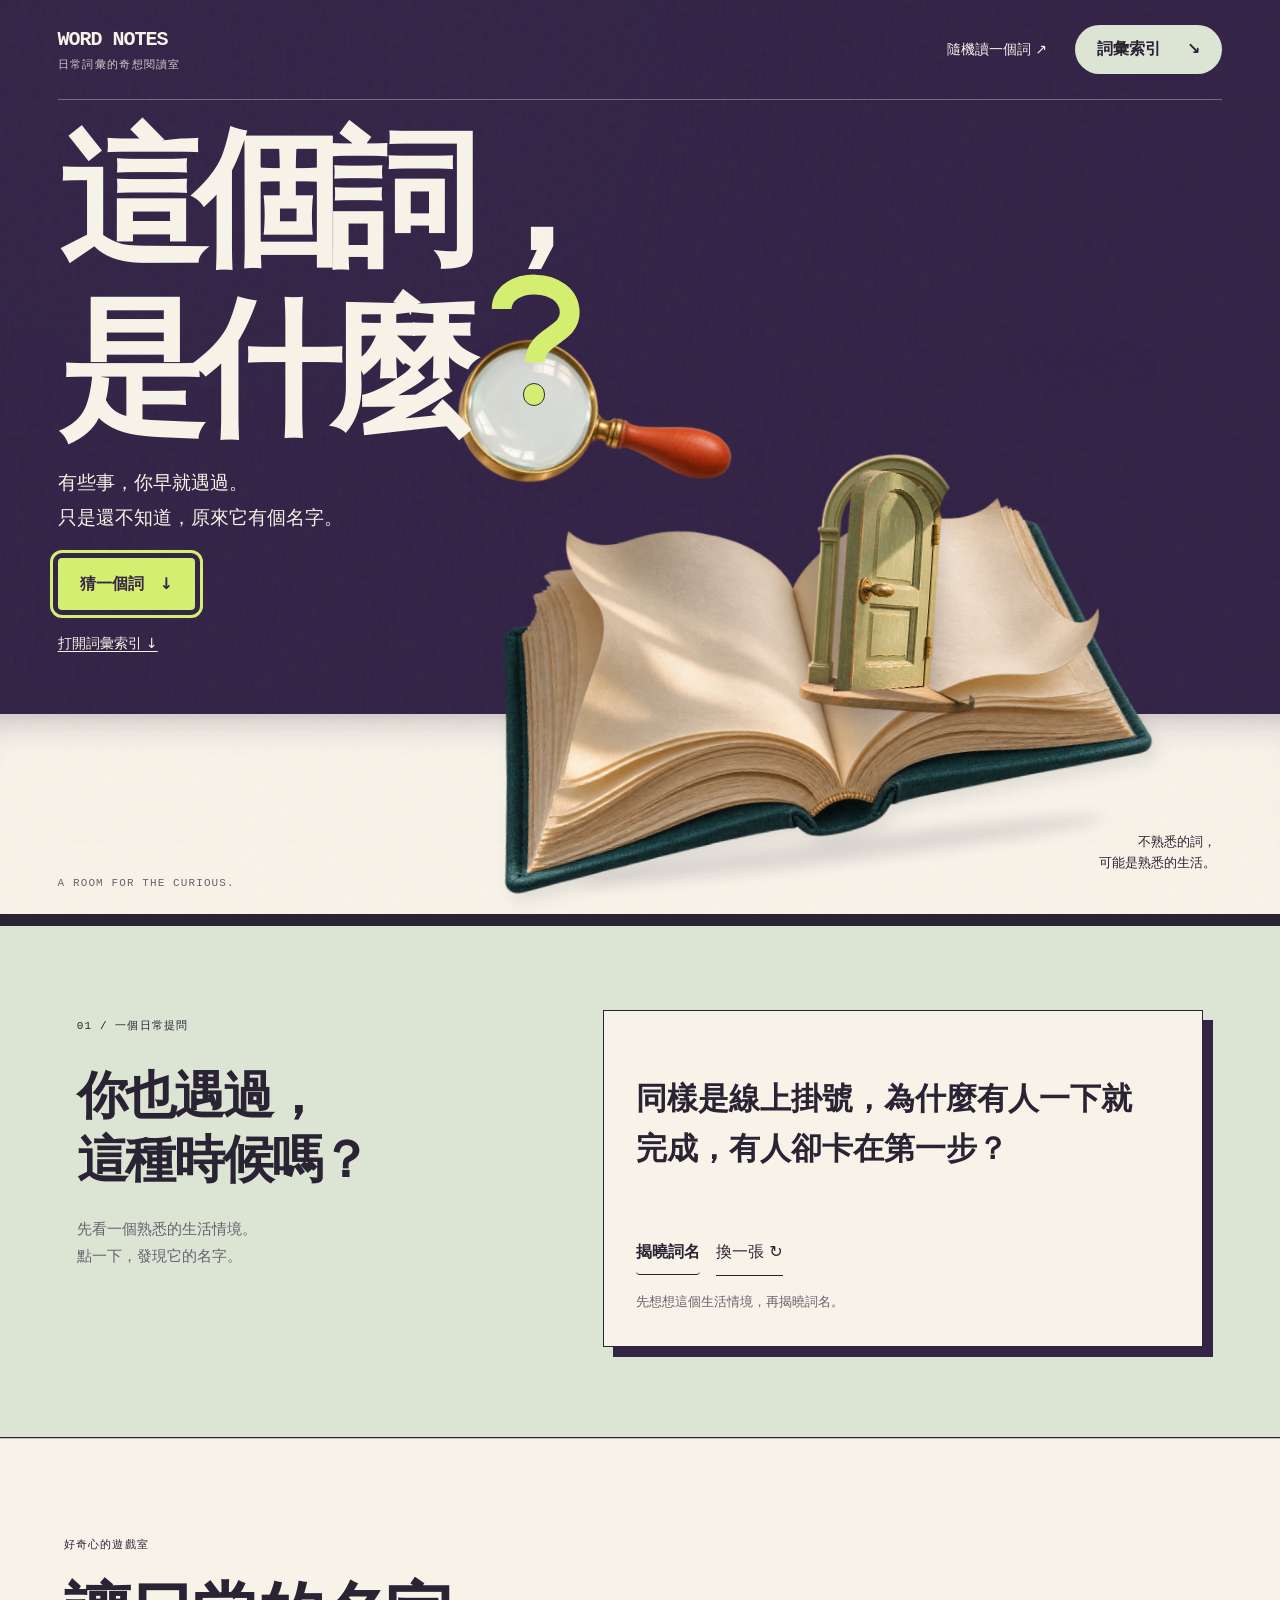
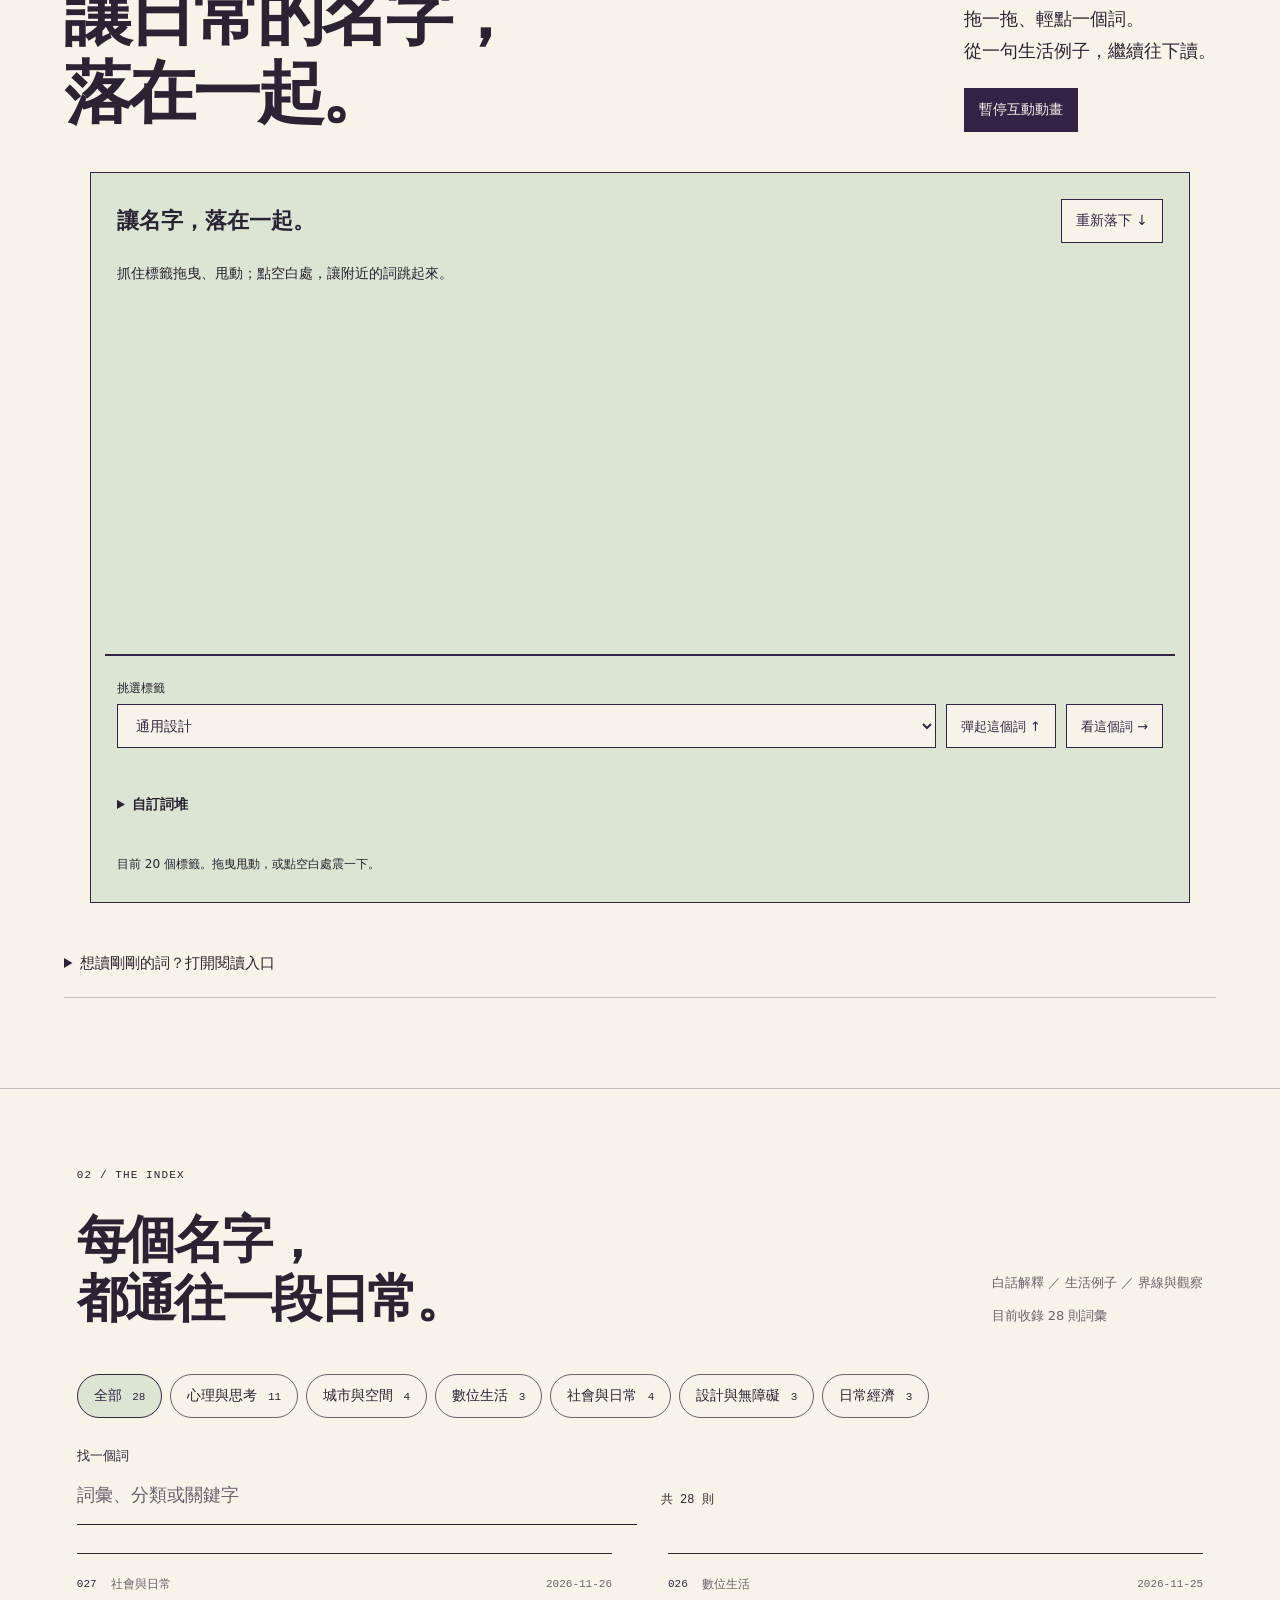
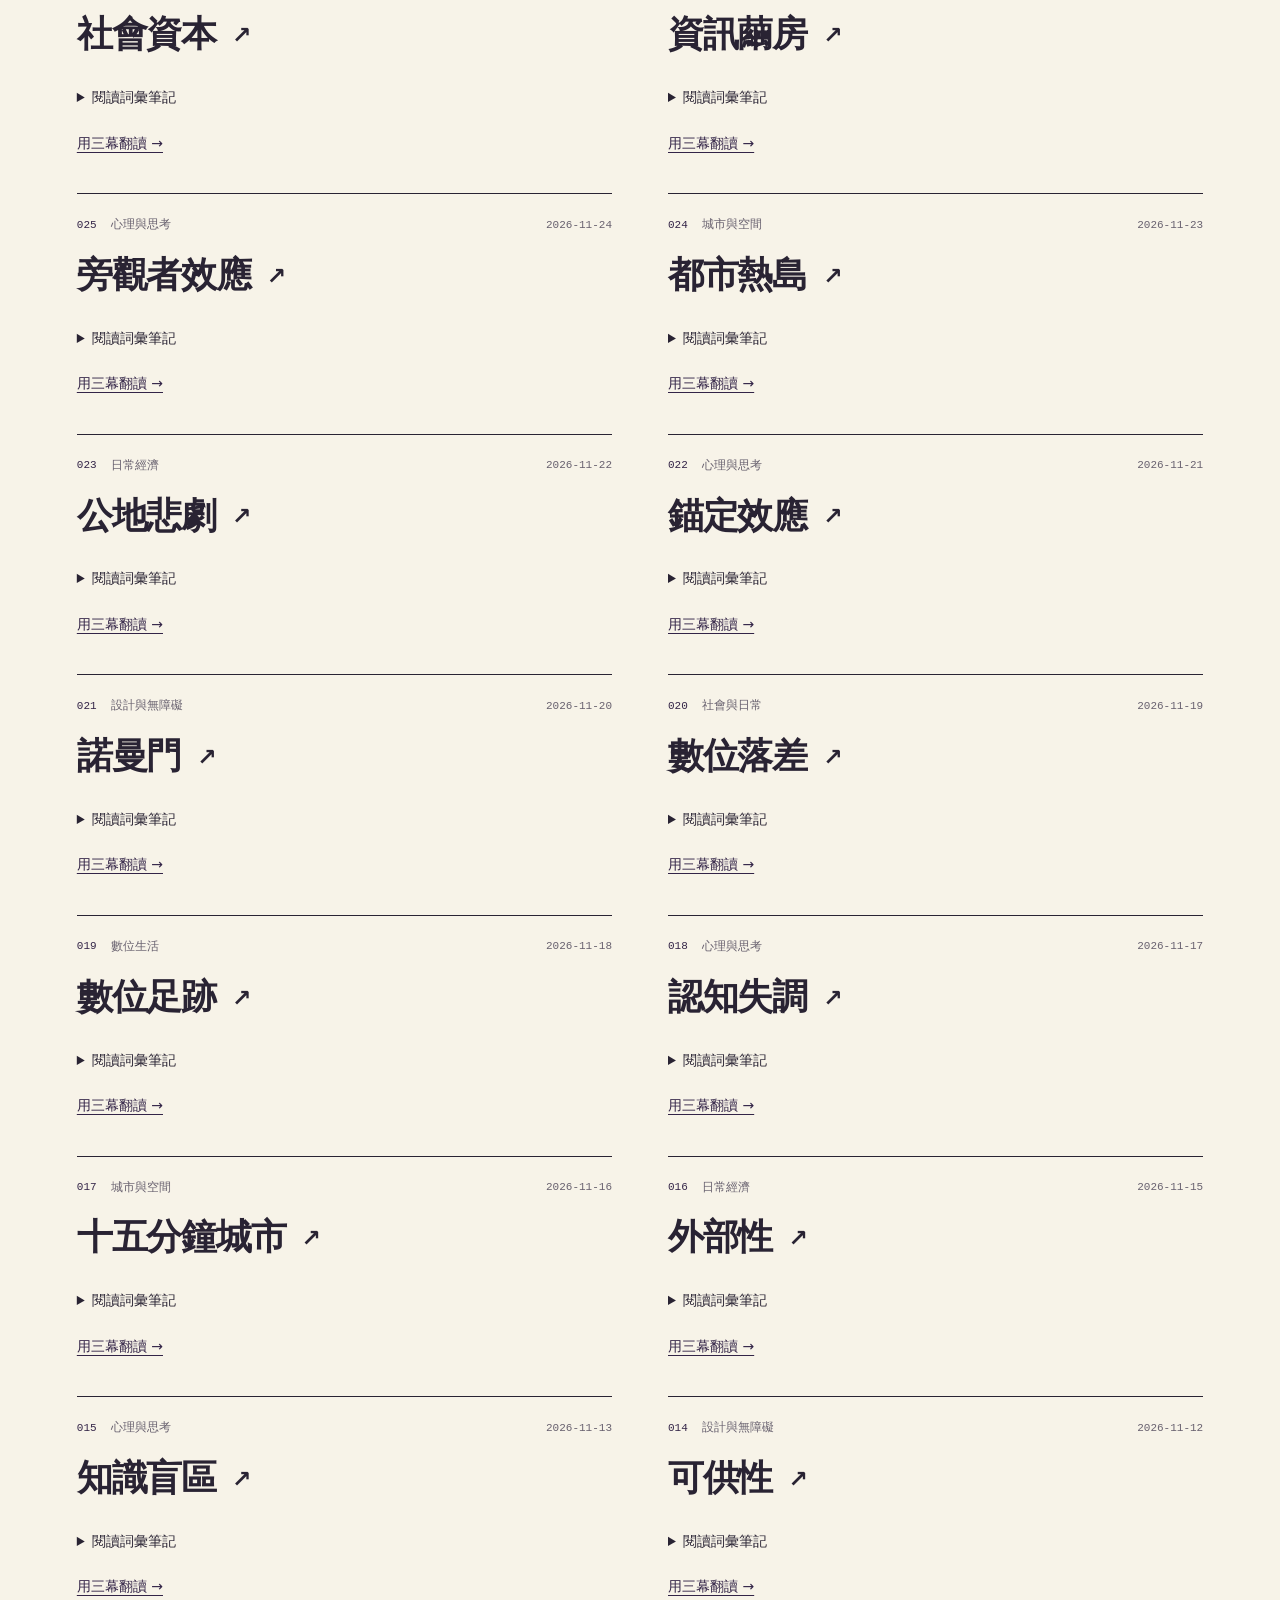
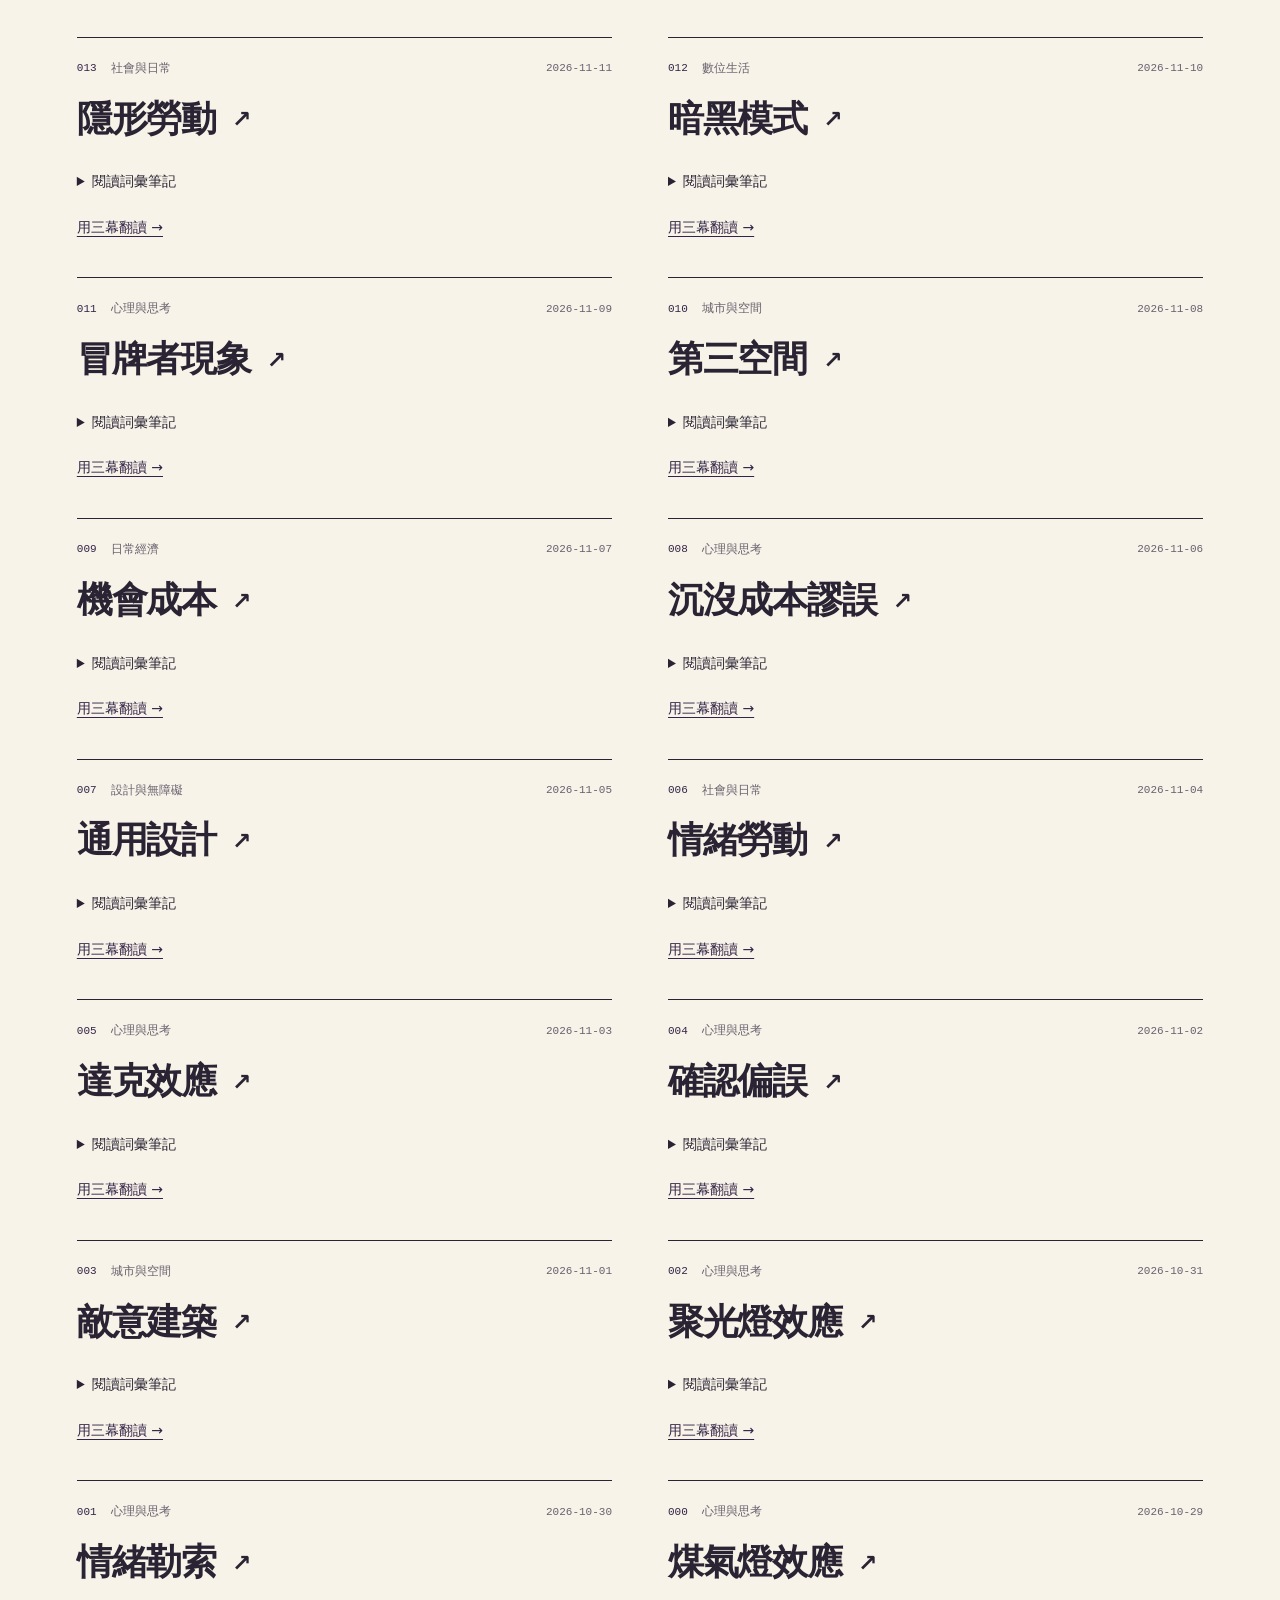
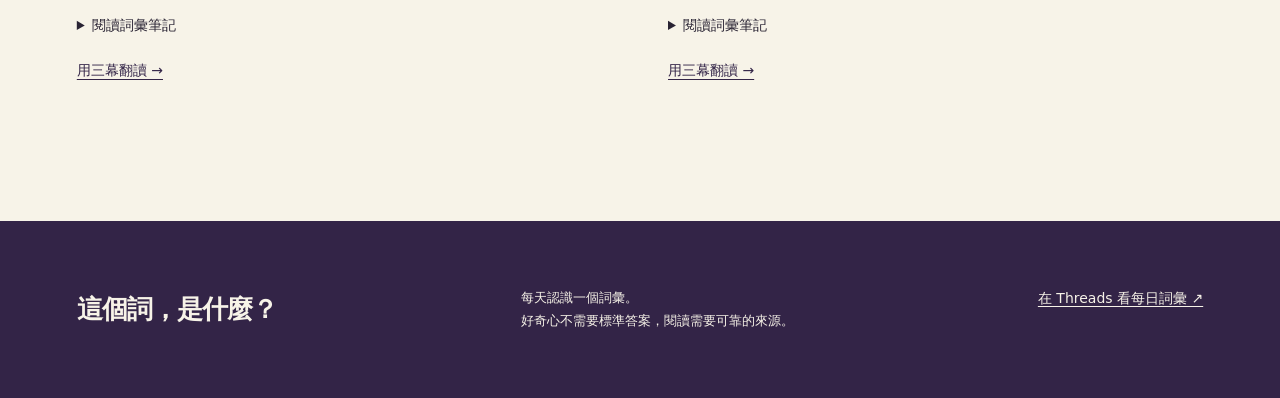
==== commit 9a46936c: "Update published vocabulary archive" ====
--- a/index.html
+++ b/index.html
@@ -27,14 +27,14 @@
  <div class="room-props"><div aria-hidden="true" class="prop-wrap book-wrap" data-parallax="0.03"><div class="book-surface"><img class="prop book" src="./assets/reading-book-v2.png" alt="" width="1536" height="1024" fetchpriority="high"><svg class="turning-page" viewBox="0 0 1536 1024" aria-hidden="true"><defs><linearGradient id="page-light"><stop stop-color="#ac8255"/><stop offset=".18" stop-color="#e9d4b1"/><stop offset=".65" stop-color="#f7ead1"/><stop offset="1" stop-color="#d4b58b"/></linearGradient><filter id="paper-grain"><feTurbulence type="fractalNoise" baseFrequency=".65" numOctaves="2" stitchTiles="stitch"/><feColorMatrix type="saturate" values="0"/><feComposite in2="SourceGraphic" operator="in"/><feBlend in="SourceGraphic" mode="soft-light"/></filter></defs><path class="page-shadow"/><path class="page-sheet" fill="url(#page-light)"/><path class="page-edge" fill="none" stroke="#fff4df" stroke-width="3"/></svg></div></div><div aria-hidden="true" class="prop-wrap door-wrap" data-parallax="0.065"><div class="door-glow" aria-hidden="true"></div><svg class="prop door" viewBox="0 0 1312 1199" aria-hidden="true"><defs><clipPath id="door-frame-mask"><path d="M0 0H1312V1199H0Z M810 345Q830 160 925 135Q1005 125 1005 245V1104L810 1038Z" clip-rule="evenodd"/></clipPath><clipPath id="door-leaf-mask"><path d="M810 345Q830 160 925 135Q1005 125 1005 245V1104L810 1038Z"/></clipPath></defs><image href="./assets/reading-door-v2.png" width="1312" height="1199" clip-path="url(#door-frame-mask)"/><g class="door-leaf"><image href="./assets/reading-door-v2.png" width="1312" height="1199" clip-path="url(#door-leaf-mask)"/></g></svg></div><div class="prop-wrap lens-wrap" data-parallax="-0.04"><div class="lens-body"><button type="button" class="lens-trigger" aria-label="重播放大鏡探索"></button><span class="lens-message" aria-hidden="true">原來<br>有名字</span><img class="prop lens" src="./assets/reading-lens-v2.png" alt="" width="1536" height="1024"></div></div></div>
  <p class="story-caption">有些日常，<br>原來早就有名字。</p><div class="room-note" aria-hidden="true"><span>不熟悉的詞，</span><span>可能是熟悉的生活。</span></div>
 <div class="slip-inline-slot"></div></header>
-<aside class="word-slip" aria-label="從門內發現的生活情境"><button class="slip-dismiss" type="button" aria-label="收起詞彙紙卡">×</button><a id="slip-read" href="#recommendation"><span>今天的生活提問</span><strong id="slip-title">小明在音樂串流軟體連續聽了幾首特定樂團的歌曲後，首頁推薦開始頻繁出現相似風格的新歌（自編示意）。</strong><span class="slip-cta">揭曉詞名 →</span></a></aside>
+<aside class="word-slip" aria-label="從門內發現的生活情境"><button class="slip-dismiss" type="button" aria-label="收起詞彙紙卡">×</button><a id="slip-read" href="#recommendation"><span>今天的生活提問</span><strong id="slip-title">小明在準備考試時遇到難題，主動向任課老師請益解題盲點，並與同學組成討論小組彼此分享筆記與互考重點。</strong><span class="slip-cta">揭曉詞名 →</span></a></aside>
 <main>
  <section class="selection" id="recommendation" aria-labelledby="recommend-heading">
  <div class="selection-side"><span class="section-no">01 / 一個日常提問</span><h2 id="recommend-heading">你也遇過，<br>這種時候嗎？</h2><p>先看一個熟悉的生活情境。<br>點一下，發現它的名字。</p></div>
- <div class="home-recommendation" data-state="closed"><div class="discovery-front"><span class="guide-dock" aria-hidden="true"></span><h3 id="recommend-scenario">小明在音樂串流軟體連續聽了幾首特定樂團的歌曲後，首頁推薦開始頻繁出現相似風格的新歌（自編示意）。</h3></div>
+ <div class="home-recommendation" data-state="closed"><div class="discovery-front"><span class="guide-dock" aria-hidden="true"></span><h3 id="recommend-scenario">小明在準備考試時遇到難題，主動向任課老師請益解題盲點，並與同學組成討論小組彼此分享筆記與互考重點。</h3></div>
  <div class="recommend-content" id="recommend-answer" hidden inert><div class="recommend-meta"><span id="recommend-number"></span><span id="recommend-category"></span></div><h3 id="recommend-title" tabindex="-1"></h3><p id="recommend-text"></p><a class="primary" id="recommend-read" href="#recommendation">翻讀這個詞 →</a></div>
  <div class="recommend-actions"><button class="primary" id="recommend-reveal" type="button" aria-controls="recommend-answer" aria-expanded="false" hidden>揭曉詞名</button><div class="switch-control"><button id="recommend-another" type="button" hidden>換一張 ↻</button><span class="switch-dock" aria-hidden="true"></span></div></div><p id="discovery-status" class="discovery-status" role="status" aria-live="polite"></p>
- <noscript><details><summary>揭曉詞名</summary><h3>資訊繭房</h3><p>滑串流影音或音樂平台時，推薦清單總是越看越相似嗎？演算法到底會把我們困在同溫層，還是其實能帶來意想不到的新探索？這背後的機制值得深入檢視。</p><a href="#term-026">翻讀這個詞 →</a></details></noscript></div></section>
+ <noscript><details><summary>揭曉詞名</summary><h3>社會資本</h3><p>面對學習挑戰或數位生活時，遇到困難能向家人或師長求助嗎？身邊的人際支持與線上網絡，究竟能在日常中發揮哪些關鍵影響？</p><a href="#term-027">翻讀這個詞 →</a></details></noscript></div></section>
 
  <section class="motion-lab" id="word-motion-lab" aria-labelledby="lab-title">
   <div class="lab-heading"><div><span class="section-no">好奇心的遊戲室</span><h2 id="lab-title">讓日常的名字，<br>落在一起。</h2></div><div><p>拖一拖、輕點一個詞。<br>從一句生活例子，繼續往下讀。</p><button id="lab-pause" type="button" aria-pressed="false" hidden>暫停互動動畫</button></div></div>
@@ -46,10 +46,16 @@
   </div>
   <details class="tag-reading"><summary>想讀剛剛的詞？打開閱讀入口</summary><div id="tag-word-links"><a href="#word-index">前往完整詞彙索引 →</a></div><p>自訂標籤只是互動文字；已有收錄的詞才會提供閱讀連結。</p></details>
  </section>
- <section class="index-section" id="word-index" aria-labelledby="index-title"><div class="index-heading"><div><span class="section-no">02 / THE INDEX</span><h2 id="index-title">每個名字，<br>都通往一段日常。</h2></div><p>白話解釋 ／ 生活例子 ／ 界線與觀察<br><span>目前收錄 27 則詞彙</span></p></div>
- <div class="index-tools" hidden><div class="filters" role="group" aria-label="詞彙分類"><button type="button" data-filter="all" aria-pressed="true">全部 <span>27</span></button><button type="button" data-filter="psychology" aria-pressed="false">心理與思考 <span>11</span></button><button type="button" data-filter="urban" aria-pressed="false">城市與空間 <span>4</span></button><button type="button" data-filter="digital" aria-pressed="false">數位生活 <span>3</span></button><button type="button" data-filter="society" aria-pressed="false">社會與日常 <span>3</span></button><button type="button" data-filter="design" aria-pressed="false">設計與無障礙 <span>3</span></button><button type="button" data-filter="everyday" aria-pressed="false">日常經濟 <span>3</span></button></div><div class="search-row"><label for="search">找一個詞<input id="search" type="search" placeholder="詞彙、分類或關鍵字" autocomplete="off"></label><p id="count" role="status" aria-live="polite">共 27 則</p></div></div>
+ <section class="index-section" id="word-index" aria-labelledby="index-title"><div class="index-heading"><div><span class="section-no">02 / THE INDEX</span><h2 id="index-title">每個名字，<br>都通往一段日常。</h2></div><p>白話解釋 ／ 生活例子 ／ 界線與觀察<br><span>目前收錄 28 則詞彙</span></p></div>
+ <div class="index-tools" hidden><div class="filters" role="group" aria-label="詞彙分類"><button type="button" data-filter="all" aria-pressed="true">全部 <span>28</span></button><button type="button" data-filter="psychology" aria-pressed="false">心理與思考 <span>11</span></button><button type="button" data-filter="urban" aria-pressed="false">城市與空間 <span>4</span></button><button type="button" data-filter="digital" aria-pressed="false">數位生活 <span>3</span></button><button type="button" data-filter="society" aria-pressed="false">社會與日常 <span>4</span></button><button type="button" data-filter="design" aria-pressed="false">設計與無障礙 <span>3</span></button><button type="button" data-filter="everyday" aria-pressed="false">日常經濟 <span>3</span></button></div><div class="search-row"><label for="search">找一個詞<input id="search" type="search" placeholder="詞彙、分類或關鍵字" autocomplete="off"></label><p id="count" role="status" aria-live="polite">共 28 則</p></div></div>
  <noscript><p>所有詞彙都在下方，點「閱讀詞彙筆記」即可閱讀。也可用瀏覽器的尋找功能。</p></noscript>
- <div id="archive"><article id="term-026" data-category="digital" data-recommendation-summary="滑串流影音或音樂平台時，推薦清單總是越看越相似嗎？演算法到底會把我們困在同溫層，還是其實能帶來意想不到的新探索？這背後的機制值得深入檢視。" data-scenario="小明在音樂串流軟體連續聽了幾首特定樂團的歌曲後，首頁推薦開始頻繁出現相似風格的新歌（自編示意）。">
+ <div id="archive"><article id="term-027" data-category="society" data-recommendation-summary="面對學習挑戰或數位生活時，遇到困難能向家人或師長求助嗎？身邊的人際支持與線上網絡，究竟能在日常中發揮哪些關鍵影響？" data-scenario="小明在準備考試時遇到難題，主動向任課老師請益解題盲點，並與同學組成討論小組彼此分享筆記與互考重點。">
+<div class="meta"><span class="term-number">027</span><span class="term-category">社會與日常</span><time datetime="2026-11-26">2026-11-26</time></div>
+<h2><a href="#term-027">社會資本</a></h2>
+<details><summary>閱讀詞彙筆記</summary><section><h3>白話解釋</h3><p>社會資本通常指個人在人際網絡中所能動用的外部支持資源，包含來自家庭、同儕、師長或社群所提供的實質與情境協助。</p><p>在學術研究中，學者奠基於社會資本理論，常探討家庭、同儕與教師等社會資本如何協助學生應對落差，並在適應中扮演中介角色。</p></section><section><h3>生活例子</h3><p>自編示意：小明在準備考試時遇到難題，主動向任課老師請益解題盲點，並與同學組成討論小組彼此分享筆記與互考重點。</p><p>在上述情境中，老師給予的個別指導以及同學間的互助討論，正是小明在日常學習裡所動用到的教師與同儕社會資本細節。</p></section><section><h3>界線與觀察</h3><p>社會資本容易被誤解為功利的人脈關係，但它本質上是網絡中可獲得的支持資源，且其效果受環境調節，並非人人適用的保證定律。</p><p>平時不妨觀察身處的家庭、校園或線上社團，當面臨難題時有哪些對象能給予具體指引，藉此檢視生活周遭外部網絡的連結狀況。</p></section>
+<section><h3>資料來源</h3><ul><li><a href="https://pubmed.ncbi.nlm.nih.gov/43087480/">Digital Inclusion, Social Capital and Academic Achievement Among Chinese Adolescents: Intersectional Analysis and Moderated Mediation Analysis.</a></li><li><a href="https://pubmed.ncbi.nlm.nih.gov/43087466/">Personal Social Capital on Depressive Symptoms Among College Students at a Medical University in China: The Moderated Mediating Role of Implicit Health Beliefs and Adverse Childhood Experiences.</a></li><li><a href="https://pubmed.ncbi.nlm.nih.gov/43087414/">Basic Psychological Need Satisfaction Through AI Use and Digital Well-Being: Virtual Loneliness and Online Social Capital as Serial Mediators.</a></li></ul><a href="https://www.threads.com/@tooooodayistheday/post/DgNKpttmVeS">查看 Threads 原文 ↗</a></section></details>
+</article>
+<article id="term-026" data-category="digital" data-recommendation-summary="滑串流影音或音樂平台時，推薦清單總是越看越相似嗎？演算法到底會把我們困在同溫層，還是其實能帶來意想不到的新探索？這背後的機制值得深入檢視。" data-scenario="小明在音樂串流軟體連續聽了幾首特定樂團的歌曲後，首頁推薦開始頻繁出現相似風格的新歌（自編示意）。">
 <div class="meta"><span class="term-number">026</span><span class="term-category">數位生活</span><time datetime="2026-11-25">2026-11-25</time></div>
 <h2><a href="#term-026">資訊繭房</a></h2>
 <details><summary>閱讀詞彙筆記</summary><section><h3>白話解釋</h3><p>資訊繭房是指平台依據使用者過去的偏好推薦高度相關內容，進而限制人們接觸新觀點或替代資訊的現象。</p><p>雖然許多文獻與大眾文化認為演算法推薦會加劇政治極化，但其真實影響在學術界始終存在廣泛討論與不同面向的檢驗。</p></section><section><h3>生活例子</h3><p>小明在音樂串流軟體連續聽了幾首特定樂團的歌曲後，首頁推薦開始頻繁出現相似風格的新歌（自編示意）。</p><p>這項情境的關鍵在於演算法雖然推薦了未聽過的新作品，但選曲範疇卻高度侷限在相近類型內，展現出語意受限的推薦特徵。</p></section><section><h3>界線與觀察</h3><p>容易混淆的是，資訊繭房並非絕對封閉的牢籠；研究顯示短期的演算法調整對政策立場的極化效果有限，不應視為人人適用的定律。</p><p>日常使用平台時，不妨比較主動搜尋與系統自動推薦的清單差異，觀察自己在不同瀏覽尺度下所接收到的內容多元程度。</p></section>
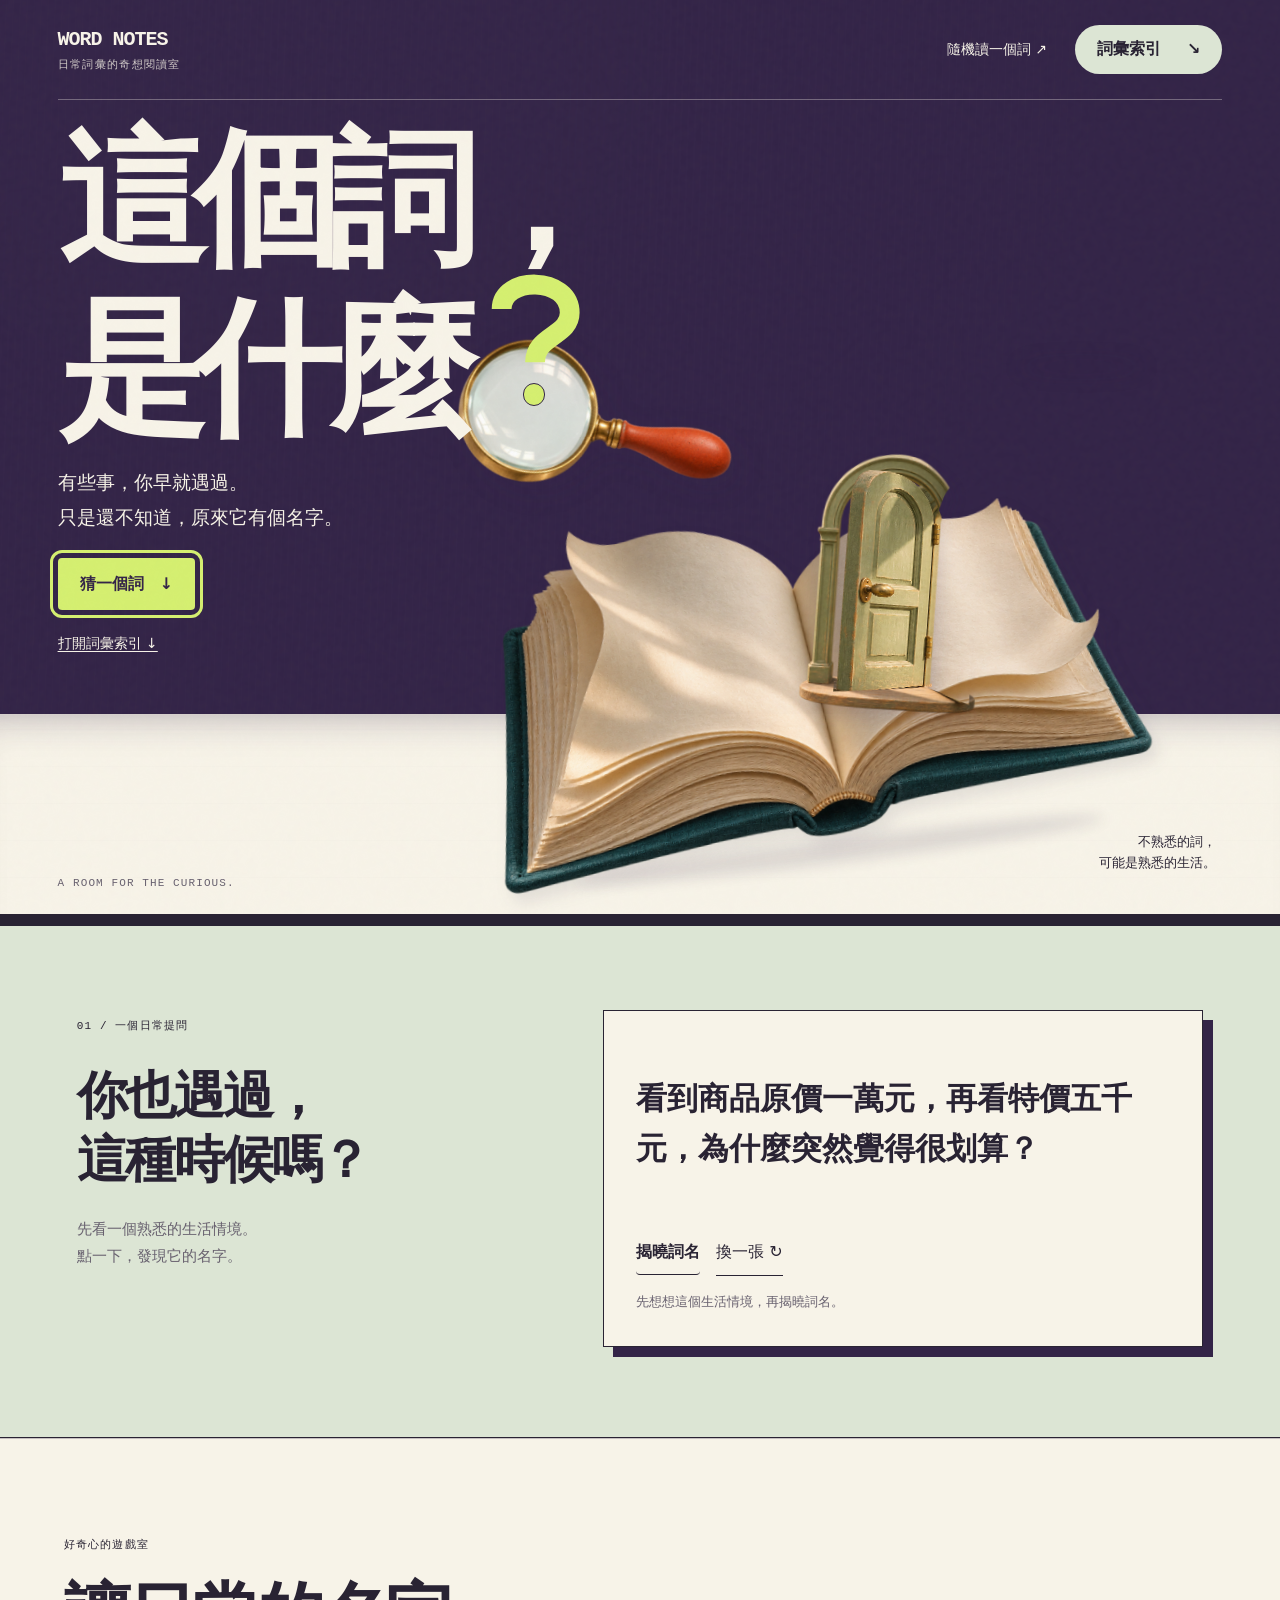
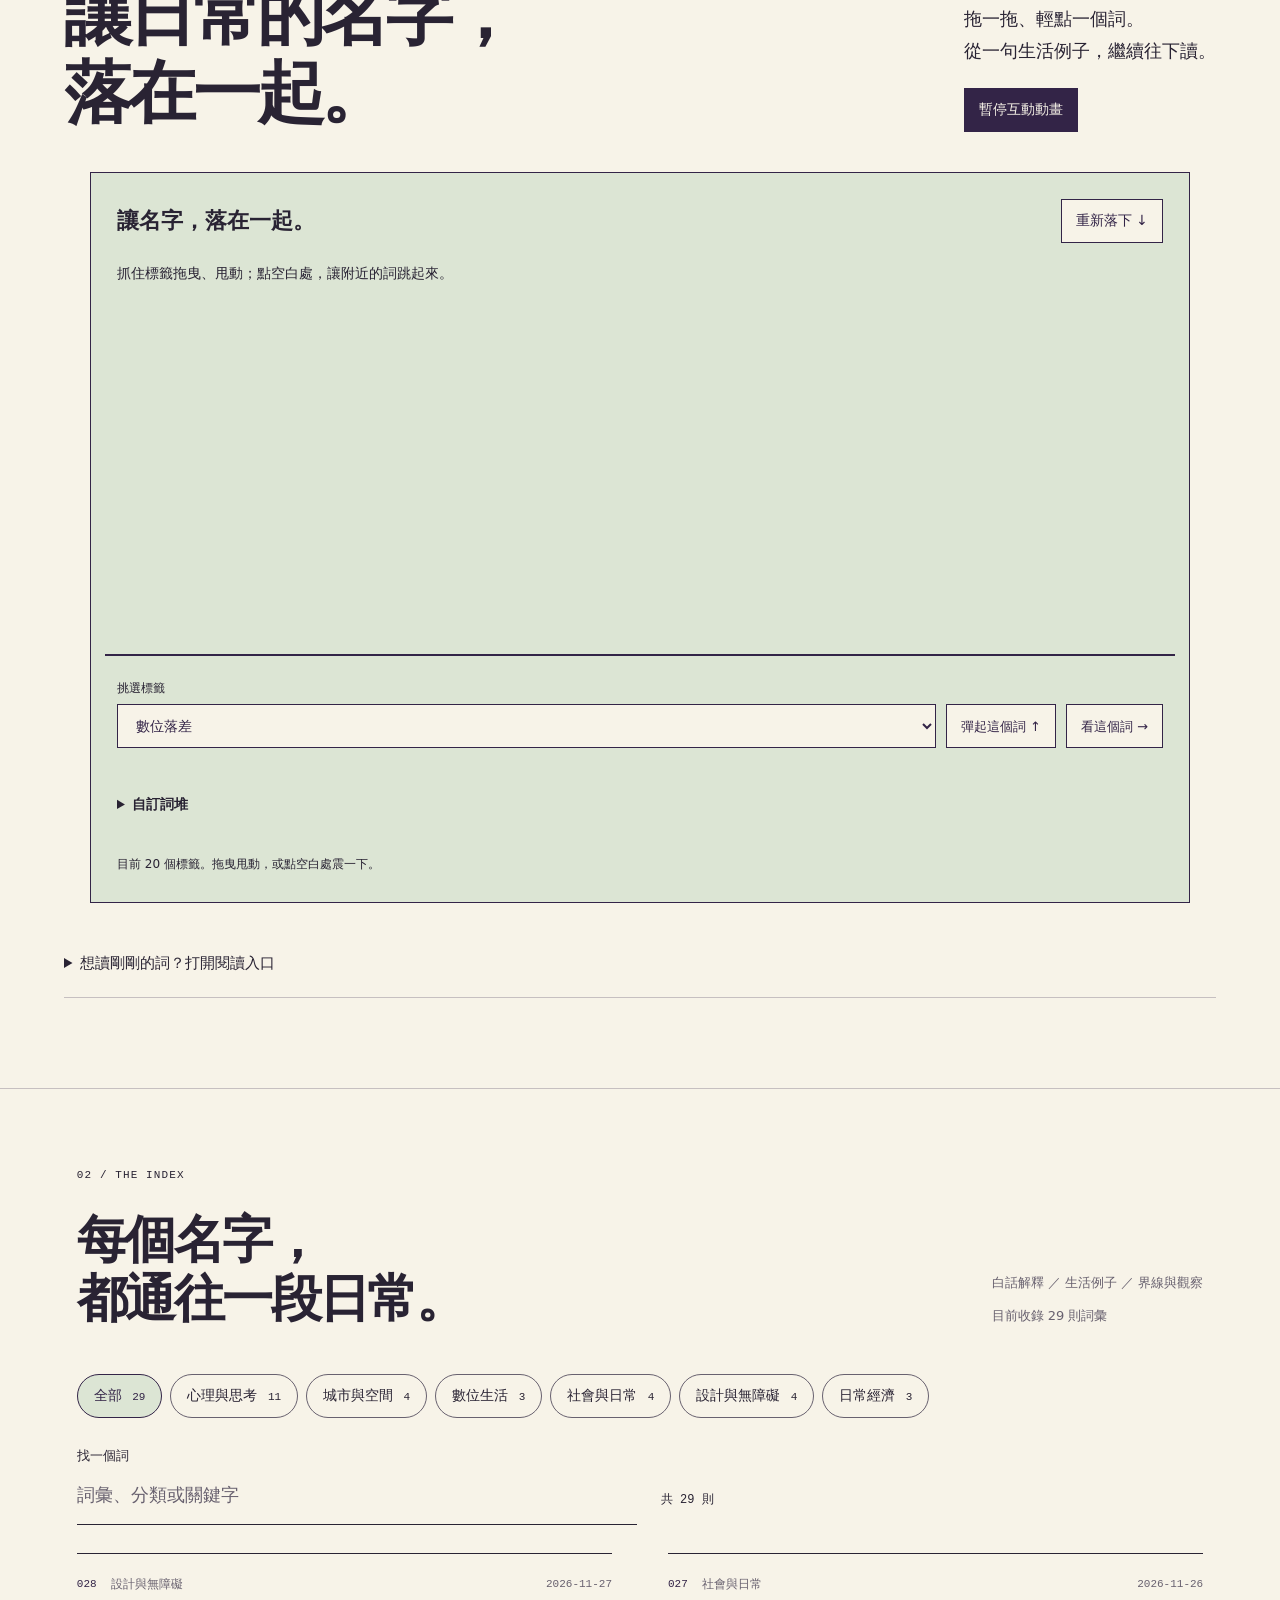
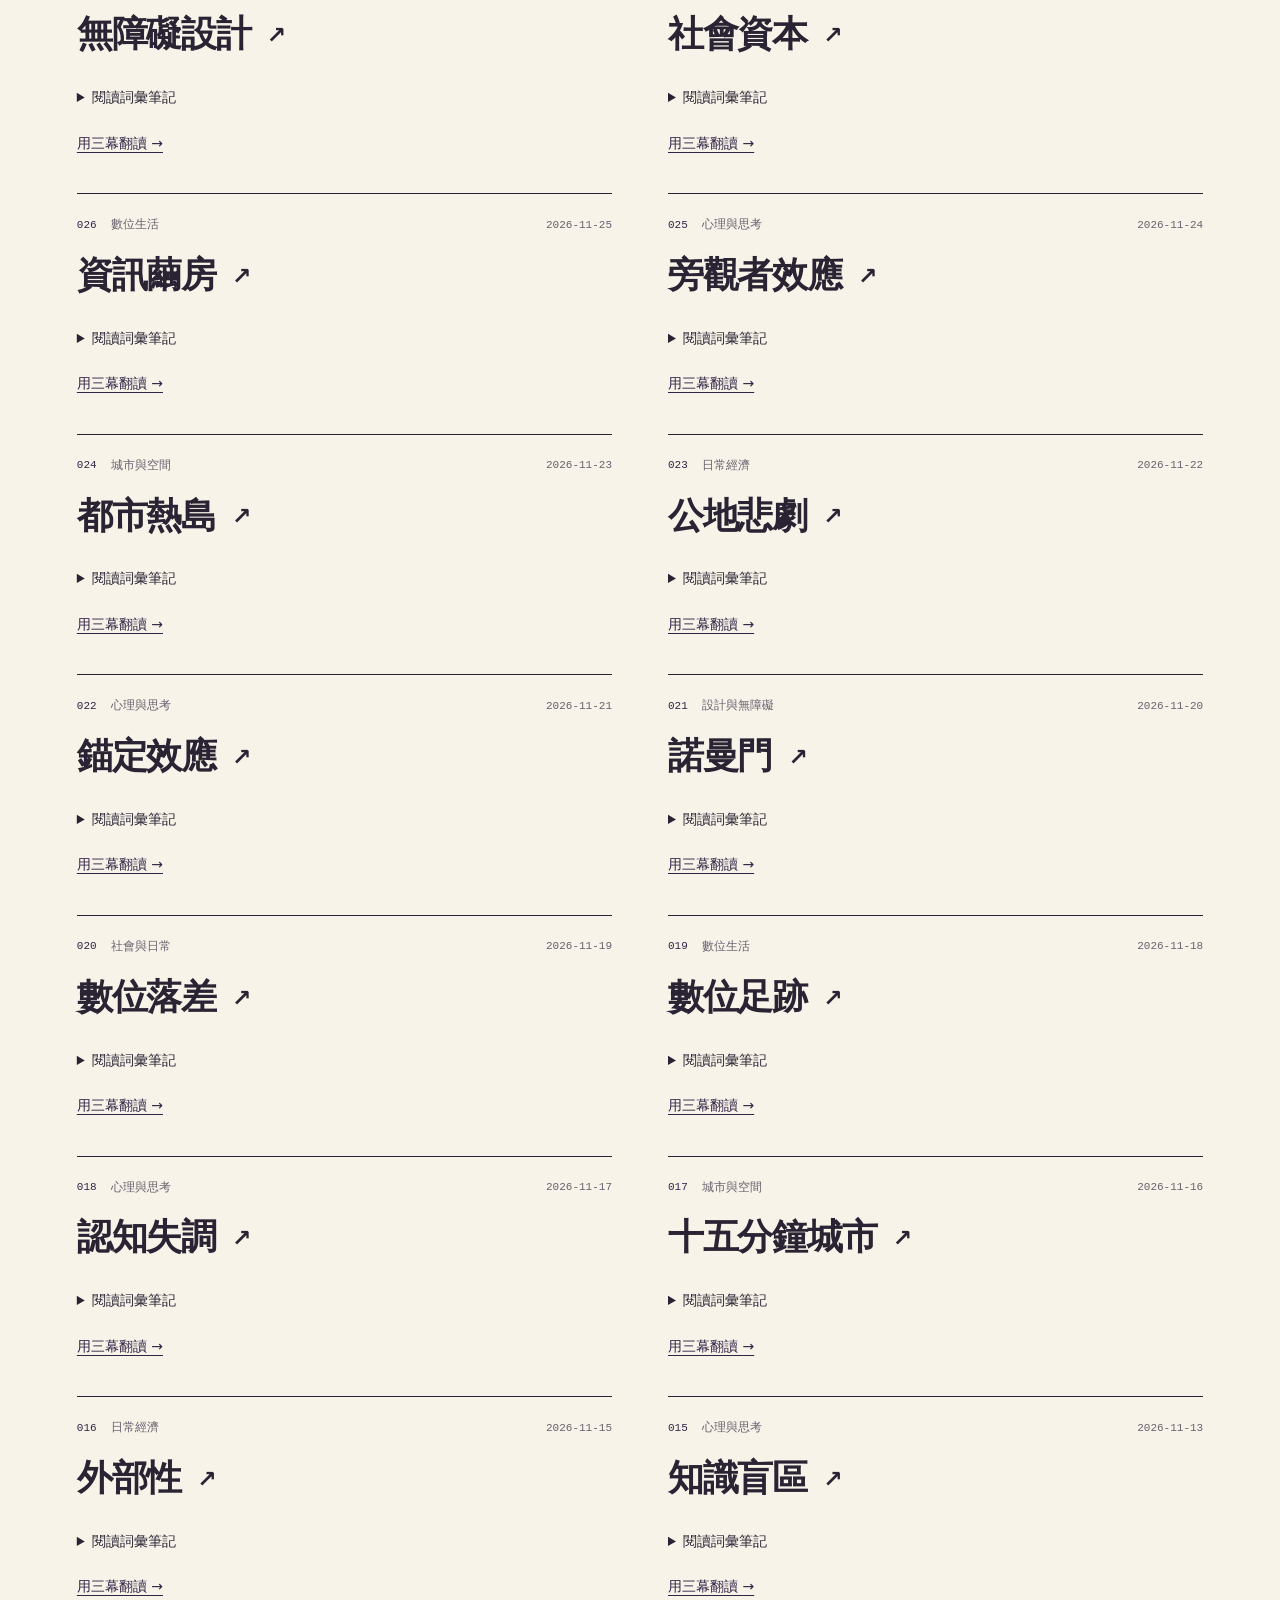
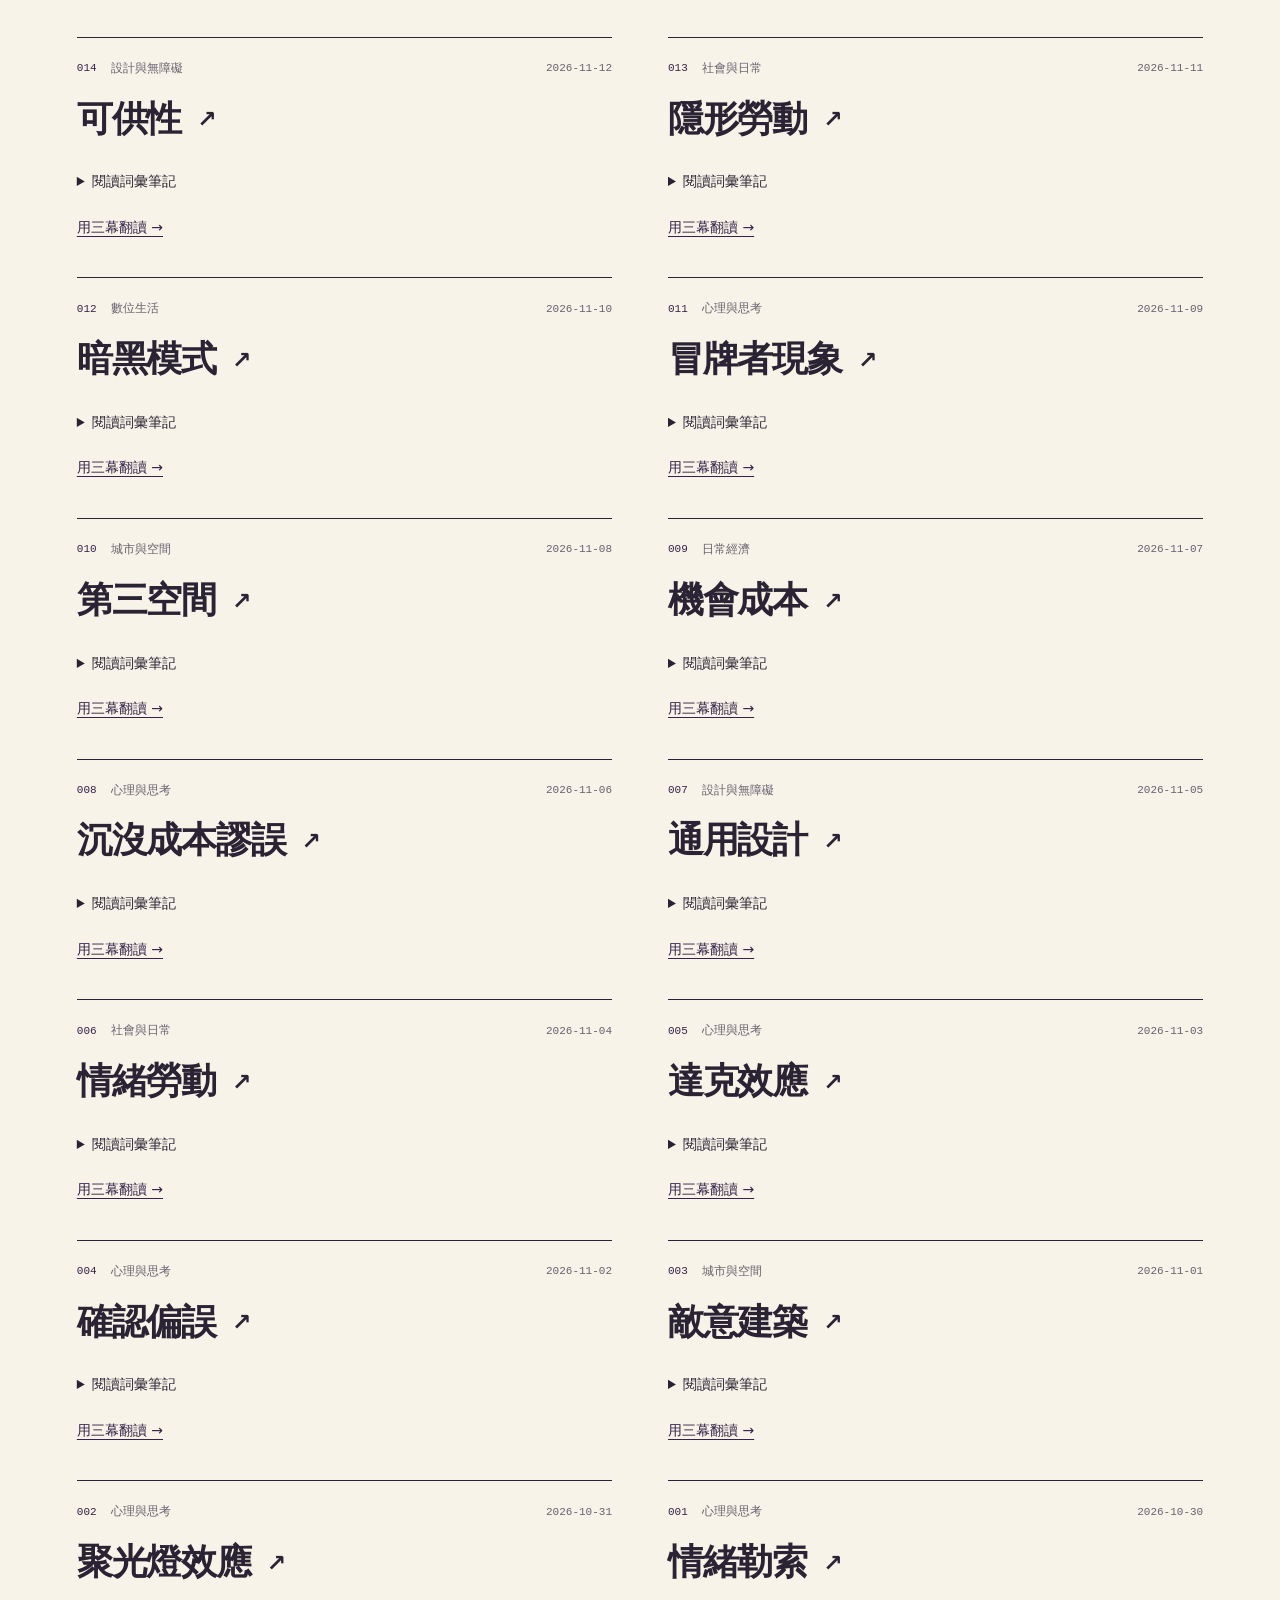
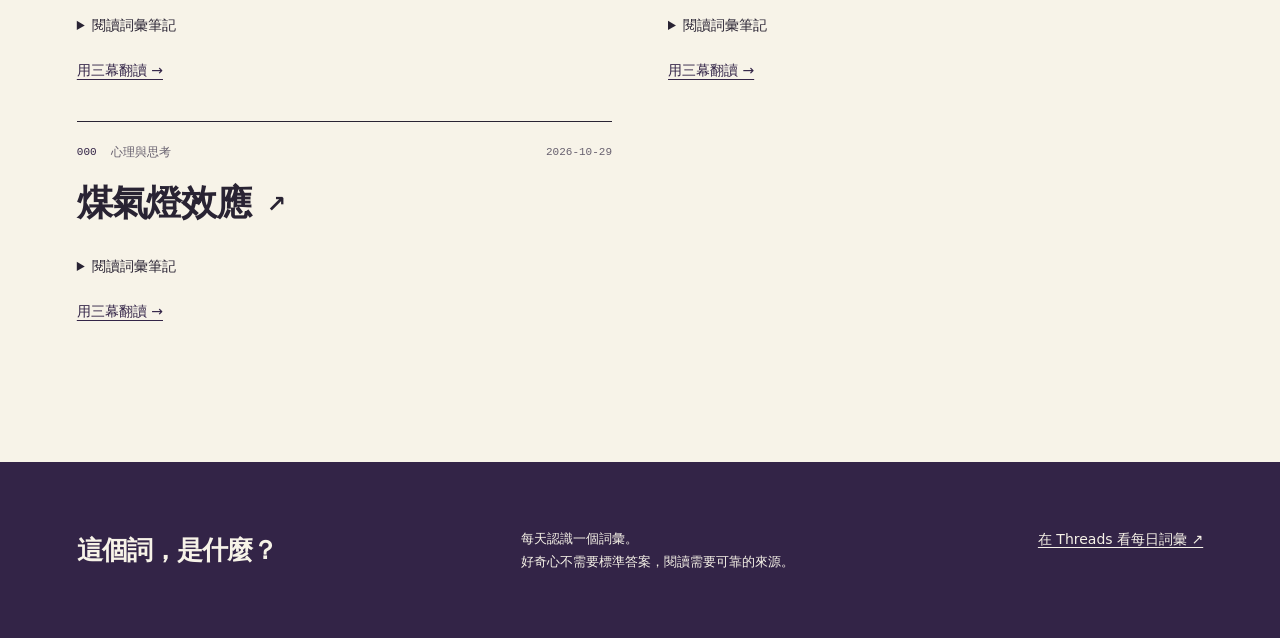
==== commit cae633cd: "Update published vocabulary archive" ====
--- a/index.html
+++ b/index.html
@@ -27,14 +27,14 @@
  <div class="room-props"><div aria-hidden="true" class="prop-wrap book-wrap" data-parallax="0.03"><div class="book-surface"><img class="prop book" src="./assets/reading-book-v2.png" alt="" width="1536" height="1024" fetchpriority="high"><svg class="turning-page" viewBox="0 0 1536 1024" aria-hidden="true"><defs><linearGradient id="page-light"><stop stop-color="#ac8255"/><stop offset=".18" stop-color="#e9d4b1"/><stop offset=".65" stop-color="#f7ead1"/><stop offset="1" stop-color="#d4b58b"/></linearGradient><filter id="paper-grain"><feTurbulence type="fractalNoise" baseFrequency=".65" numOctaves="2" stitchTiles="stitch"/><feColorMatrix type="saturate" values="0"/><feComposite in2="SourceGraphic" operator="in"/><feBlend in="SourceGraphic" mode="soft-light"/></filter></defs><path class="page-shadow"/><path class="page-sheet" fill="url(#page-light)"/><path class="page-edge" fill="none" stroke="#fff4df" stroke-width="3"/></svg></div></div><div aria-hidden="true" class="prop-wrap door-wrap" data-parallax="0.065"><div class="door-glow" aria-hidden="true"></div><svg class="prop door" viewBox="0 0 1312 1199" aria-hidden="true"><defs><clipPath id="door-frame-mask"><path d="M0 0H1312V1199H0Z M810 345Q830 160 925 135Q1005 125 1005 245V1104L810 1038Z" clip-rule="evenodd"/></clipPath><clipPath id="door-leaf-mask"><path d="M810 345Q830 160 925 135Q1005 125 1005 245V1104L810 1038Z"/></clipPath></defs><image href="./assets/reading-door-v2.png" width="1312" height="1199" clip-path="url(#door-frame-mask)"/><g class="door-leaf"><image href="./assets/reading-door-v2.png" width="1312" height="1199" clip-path="url(#door-leaf-mask)"/></g></svg></div><div class="prop-wrap lens-wrap" data-parallax="-0.04"><div class="lens-body"><button type="button" class="lens-trigger" aria-label="重播放大鏡探索"></button><span class="lens-message" aria-hidden="true">原來<br>有名字</span><img class="prop lens" src="./assets/reading-lens-v2.png" alt="" width="1536" height="1024"></div></div></div>
  <p class="story-caption">有些日常，<br>原來早就有名字。</p><div class="room-note" aria-hidden="true"><span>不熟悉的詞，</span><span>可能是熟悉的生活。</span></div>
 <div class="slip-inline-slot"></div></header>
-<aside class="word-slip" aria-label="從門內發現的生活情境"><button class="slip-dismiss" type="button" aria-label="收起詞彙紙卡">×</button><a id="slip-read" href="#recommendation"><span>今天的生活提問</span><strong id="slip-title">小明在準備考試時遇到難題，主動向任課老師請益解題盲點，並與同學組成討論小組彼此分享筆記與互考重點。</strong><span class="slip-cta">揭曉詞名 →</span></a></aside>
+<aside class="word-slip" aria-label="從門內發現的生活情境"><button class="slip-dismiss" type="button" aria-label="收起詞彙紙卡">×</button><a id="slip-read" href="#recommendation"><span>今天的生活提問</span><strong id="slip-title">老師為大腦視覺損傷的孩子製作溝通圖卡時，特別加粗圖案邊框並拉大間距，讓孩子能清楚辨識並點選物品。</strong><span class="slip-cta">揭曉詞名 →</span></a></aside>
 <main>
  <section class="selection" id="recommendation" aria-labelledby="recommend-heading">
  <div class="selection-side"><span class="section-no">01 / 一個日常提問</span><h2 id="recommend-heading">你也遇過，<br>這種時候嗎？</h2><p>先看一個熟悉的生活情境。<br>點一下，發現它的名字。</p></div>
- <div class="home-recommendation" data-state="closed"><div class="discovery-front"><span class="guide-dock" aria-hidden="true"></span><h3 id="recommend-scenario">小明在準備考試時遇到難題，主動向任課老師請益解題盲點，並與同學組成討論小組彼此分享筆記與互考重點。</h3></div>
+ <div class="home-recommendation" data-state="closed"><div class="discovery-front"><span class="guide-dock" aria-hidden="true"></span><h3 id="recommend-scenario">老師為大腦視覺損傷的孩子製作溝通圖卡時，特別加粗圖案邊框並拉大間距，讓孩子能清楚辨識並點選物品。</h3></div>
  <div class="recommend-content" id="recommend-answer" hidden inert><div class="recommend-meta"><span id="recommend-number"></span><span id="recommend-category"></span></div><h3 id="recommend-title" tabindex="-1"></h3><p id="recommend-text"></p><a class="primary" id="recommend-read" href="#recommendation">翻讀這個詞 →</a></div>
  <div class="recommend-actions"><button class="primary" id="recommend-reveal" type="button" aria-controls="recommend-answer" aria-expanded="false" hidden>揭曉詞名</button><div class="switch-control"><button id="recommend-another" type="button" hidden>換一張 ↻</button><span class="switch-dock" aria-hidden="true"></span></div></div><p id="discovery-status" class="discovery-status" role="status" aria-live="polite"></p>
- <noscript><details><summary>揭曉詞名</summary><h3>社會資本</h3><p>面對學習挑戰或數位生活時，遇到困難能向家人或師長求助嗎？身邊的人際支持與線上網絡，究竟能在日常中發揮哪些關鍵影響？</p><a href="#term-027">翻讀這個詞 →</a></details></noscript></div></section>
+ <noscript><details><summary>揭曉詞名</summary><h3>無障礙設計</h3><p>從公用工作桌的高低到溝通圖卡的排版，為什麼符合法規的設施仍可能難以使用？這些貼心設計背後，藏著哪些針對特定需求的考量？</p><a href="#term-028">翻讀這個詞 →</a></details></noscript></div></section>
 
  <section class="motion-lab" id="word-motion-lab" aria-labelledby="lab-title">
   <div class="lab-heading"><div><span class="section-no">好奇心的遊戲室</span><h2 id="lab-title">讓日常的名字，<br>落在一起。</h2></div><div><p>拖一拖、輕點一個詞。<br>從一句生活例子，繼續往下讀。</p><button id="lab-pause" type="button" aria-pressed="false" hidden>暫停互動動畫</button></div></div>
@@ -46,10 +46,16 @@
   </div>
   <details class="tag-reading"><summary>想讀剛剛的詞？打開閱讀入口</summary><div id="tag-word-links"><a href="#word-index">前往完整詞彙索引 →</a></div><p>自訂標籤只是互動文字；已有收錄的詞才會提供閱讀連結。</p></details>
  </section>
- <section class="index-section" id="word-index" aria-labelledby="index-title"><div class="index-heading"><div><span class="section-no">02 / THE INDEX</span><h2 id="index-title">每個名字，<br>都通往一段日常。</h2></div><p>白話解釋 ／ 生活例子 ／ 界線與觀察<br><span>目前收錄 28 則詞彙</span></p></div>
- <div class="index-tools" hidden><div class="filters" role="group" aria-label="詞彙分類"><button type="button" data-filter="all" aria-pressed="true">全部 <span>28</span></button><button type="button" data-filter="psychology" aria-pressed="false">心理與思考 <span>11</span></button><button type="button" data-filter="urban" aria-pressed="false">城市與空間 <span>4</span></button><button type="button" data-filter="digital" aria-pressed="false">數位生活 <span>3</span></button><button type="button" data-filter="society" aria-pressed="false">社會與日常 <span>4</span></button><button type="button" data-filter="design" aria-pressed="false">設計與無障礙 <span>3</span></button><button type="button" data-filter="everyday" aria-pressed="false">日常經濟 <span>3</span></button></div><div class="search-row"><label for="search">找一個詞<input id="search" type="search" placeholder="詞彙、分類或關鍵字" autocomplete="off"></label><p id="count" role="status" aria-live="polite">共 28 則</p></div></div>
+ <section class="index-section" id="word-index" aria-labelledby="index-title"><div class="index-heading"><div><span class="section-no">02 / THE INDEX</span><h2 id="index-title">每個名字，<br>都通往一段日常。</h2></div><p>白話解釋 ／ 生活例子 ／ 界線與觀察<br><span>目前收錄 29 則詞彙</span></p></div>
+ <div class="index-tools" hidden><div class="filters" role="group" aria-label="詞彙分類"><button type="button" data-filter="all" aria-pressed="true">全部 <span>29</span></button><button type="button" data-filter="psychology" aria-pressed="false">心理與思考 <span>11</span></button><button type="button" data-filter="urban" aria-pressed="false">城市與空間 <span>4</span></button><button type="button" data-filter="digital" aria-pressed="false">數位生活 <span>3</span></button><button type="button" data-filter="society" aria-pressed="false">社會與日常 <span>4</span></button><button type="button" data-filter="design" aria-pressed="false">設計與無障礙 <span>4</span></button><button type="button" data-filter="everyday" aria-pressed="false">日常經濟 <span>3</span></button></div><div class="search-row"><label for="search">找一個詞<input id="search" type="search" placeholder="詞彙、分類或關鍵字" autocomplete="off"></label><p id="count" role="status" aria-live="polite">共 29 則</p></div></div>
  <noscript><p>所有詞彙都在下方，點「閱讀詞彙筆記」即可閱讀。也可用瀏覽器的尋找功能。</p></noscript>
- <div id="archive"><article id="term-027" data-category="society" data-recommendation-summary="面對學習挑戰或數位生活時，遇到困難能向家人或師長求助嗎？身邊的人際支持與線上網絡，究竟能在日常中發揮哪些關鍵影響？" data-scenario="小明在準備考試時遇到難題，主動向任課老師請益解題盲點，並與同學組成討論小組彼此分享筆記與互考重點。">
+ <div id="archive"><article id="term-028" data-category="design" data-recommendation-summary="從公用工作桌的高低到溝通圖卡的排版，為什麼符合法規的設施仍可能難以使用？這些貼心設計背後，藏著哪些針對特定需求的考量？" data-scenario="老師為大腦視覺損傷的孩子製作溝通圖卡時，特別加粗圖案邊框並拉大間距，讓孩子能清楚辨識並點選物品。">
+<div class="meta"><span class="term-number">028</span><span class="term-category">設計與無障礙</span><time datetime="2026-11-27">2026-11-27</time></div>
+<h2><a href="#term-028">無障礙設計</a></h2>
+<details><summary>閱讀詞彙筆記</summary><section><h3>白話解釋</h3><p>無障礙設計是指針對特定身心與功能障礙族群的需求，調整實體環境、輔具或資訊界面，以消除使用阻礙的設計原則。</p><p>研究指出許多空間常套用一般成人的坐姿數據，高估了輪椅者的實際坐高，導致標準工作檯面難以真正吻合使用需求。</p></section><section><h3>生活例子</h3><p>自編示意：老師為大腦視覺損傷的孩子製作溝通圖卡時，特別加粗圖案邊框並拉大間距，讓孩子能清楚辨識並點選物品。</p><p>這說明無障礙設計不限於坡道，也包含調整色彩對比、物件大小與視覺偏好，消除資訊落差以提升特定族群的溝通參與。</p></section><section><h3>界線與觀察</h3><p>容易混淆的是，符合單一固定標準不等於完全無障礙；若只套用平均數據，往往會忽略性別與個別身體條件的實質差異。</p><p>平時走訪公共空間時，不妨留意各類設施是否具備調節彈性，以及資訊看板的圖文配置是否能讓不同障礙者輕鬆辨讀。</p></section>
+<section><h3>資料來源</h3><ul><li><a href="https://pubmed.ncbi.nlm.nih.gov/42596791/">Seated anthropometry, functional reach, and hand strength in Korean wheelchair users with spinal cord injury: reference percentiles for assistive-technology and accessible design.</a></li><li><a href="https://pubmed.ncbi.nlm.nih.gov/42033791/">Enhancing photographic AAC displays for children with cortical visual impairment: foundations for accessible design and implementation.</a></li></ul><a href="https://www.threads.com/@tooooodayistheday/post/DgPvlDbI2i_">查看 Threads 原文 ↗</a></section></details>
+</article>
+<article id="term-027" data-category="society" data-recommendation-summary="面對學習挑戰或數位生活時，遇到困難能向家人或師長求助嗎？身邊的人際支持與線上網絡，究竟能在日常中發揮哪些關鍵影響？" data-scenario="小明在準備考試時遇到難題，主動向任課老師請益解題盲點，並與同學組成討論小組彼此分享筆記與互考重點。">
 <div class="meta"><span class="term-number">027</span><span class="term-category">社會與日常</span><time datetime="2026-11-26">2026-11-26</time></div>
 <h2><a href="#term-027">社會資本</a></h2>
 <details><summary>閱讀詞彙筆記</summary><section><h3>白話解釋</h3><p>社會資本通常指個人在人際網絡中所能動用的外部支持資源，包含來自家庭、同儕、師長或社群所提供的實質與情境協助。</p><p>在學術研究中，學者奠基於社會資本理論，常探討家庭、同儕與教師等社會資本如何協助學生應對落差，並在適應中扮演中介角色。</p></section><section><h3>生活例子</h3><p>自編示意：小明在準備考試時遇到難題，主動向任課老師請益解題盲點，並與同學組成討論小組彼此分享筆記與互考重點。</p><p>在上述情境中，老師給予的個別指導以及同學間的互助討論，正是小明在日常學習裡所動用到的教師與同儕社會資本細節。</p></section><section><h3>界線與觀察</h3><p>社會資本容易被誤解為功利的人脈關係，但它本質上是網絡中可獲得的支持資源，且其效果受環境調節，並非人人適用的保證定律。</p><p>平時不妨觀察身處的家庭、校園或線上社團，當面臨難題時有哪些對象能給予具體指引，藉此檢視生活周遭外部網絡的連結狀況。</p></section>
